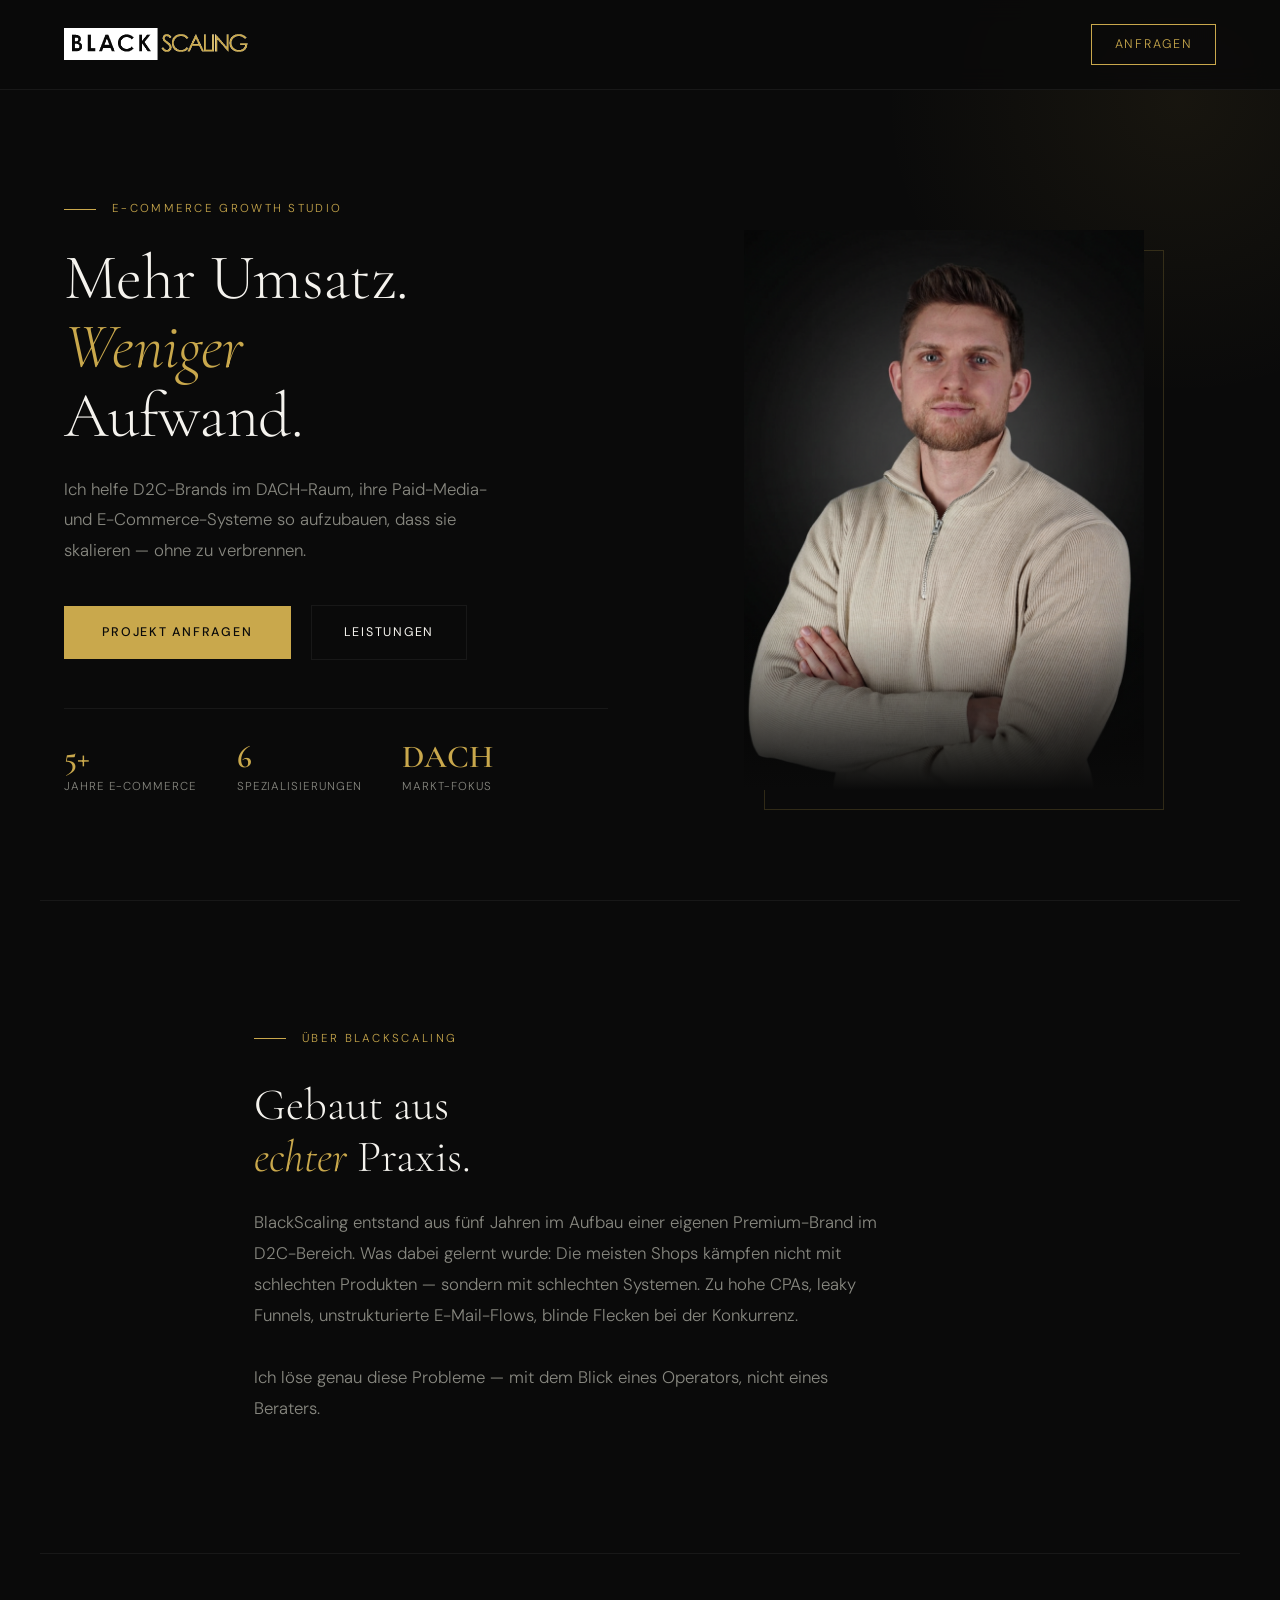
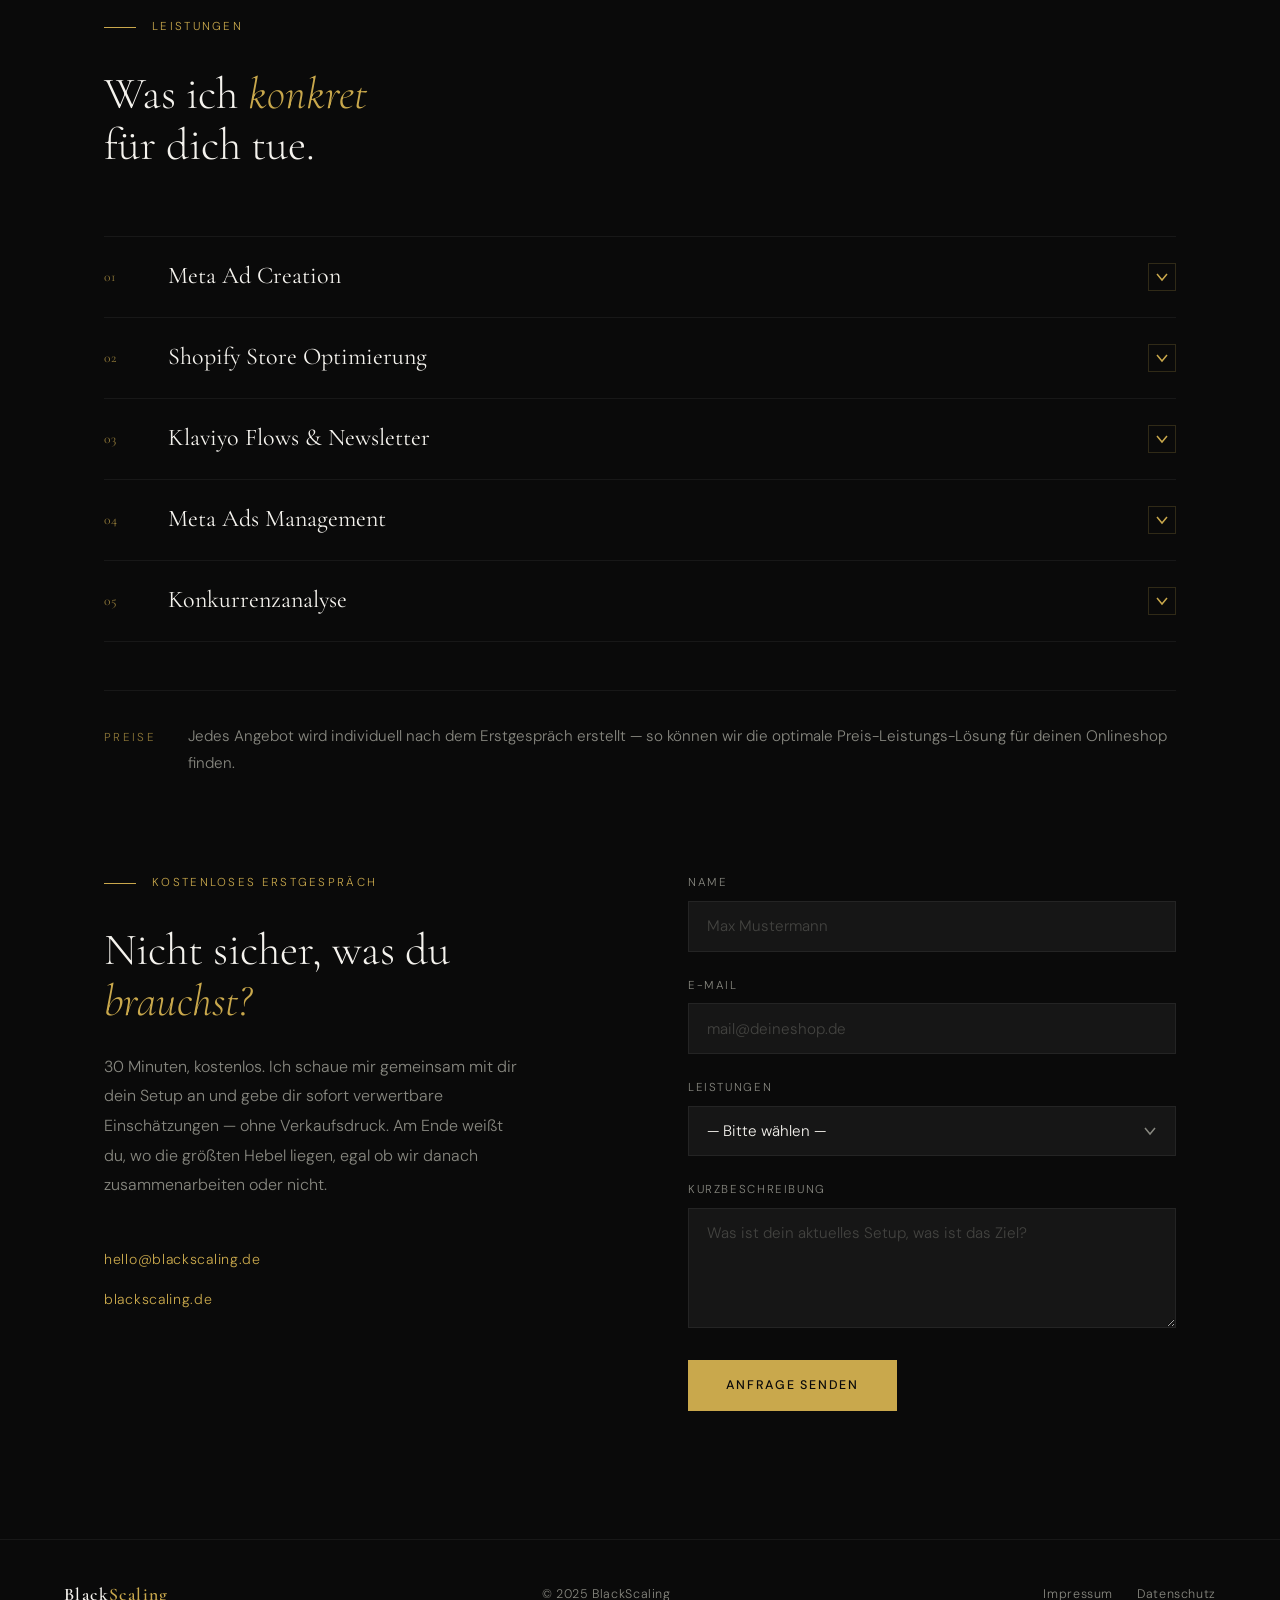
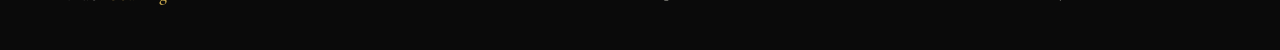
==== index.html @ 65a052a6 "feat: merge Erstgespräch CTA into contact, services & pricing updates - Merge strategy-cta section i" ====
<!DOCTYPE html>
<html lang="de">
<head>
<meta charset="UTF-8">
<meta name="viewport" content="width=device-width, initial-scale=1.0">
<title>BlackScaling — E-Commerce Growth Studio</title>
<link rel="preconnect" href="https://fonts.googleapis.com">
<link href="https://fonts.googleapis.com/css2?family=Cormorant+Garamond:wght@300;400;600&family=DM+Sans:wght@300;400;500&display=swap" rel="stylesheet">
<style>
  *, *::before, *::after { box-sizing: border-box; margin: 0; padding: 0; }

  :root {
    --black: #0a0a0a;
    --off-black: #111111;
    --surface: #161616;
    --surface-2: #1e1e1e;
    --gold: #c9a84c;
    --gold-light: #e8c97a;
    --gold-dim: rgba(201,168,76,0.15);
    --white: #f5f3ee;
    --muted: #888880;
    --border: rgba(201,168,76,0.2);
    --border-subtle: rgba(255,255,255,0.06);
  }

  html { scroll-behavior: smooth; }

  body {
    background: var(--black);
    color: var(--white);
    font-family: 'DM Sans', sans-serif;
    font-weight: 300;
    line-height: 1.7;
    overflow-x: hidden;
  }

  /* NAV */
  nav {
    position: fixed;
    top: 0; left: 0; right: 0;
    z-index: 100;
    display: flex;
    justify-content: space-between;
    align-items: center;
    padding: 1.5rem 4rem;
    background: rgba(10,10,10,0.85);
    backdrop-filter: blur(12px);
    border-bottom: 0.5px solid var(--border-subtle);
  }

  .logo {
    text-decoration: none;
    display: flex;
    align-items: center;
  }

  .logo img {
    height: 32px;
    width: auto;
  }

  nav a.cta-nav {
    font-size: 0.78rem;
    letter-spacing: 0.14em;
    text-transform: uppercase;
    color: var(--gold);
    text-decoration: none;
    border: 0.5px solid var(--gold);
    padding: 0.55rem 1.4rem;
    transition: background 0.2s, color 0.2s;
  }

  nav a.cta-nav:hover {
    background: var(--gold);
    color: var(--black);
  }

  /* HERO */
  #hero {
    min-height: 100vh;
    display: grid;
    grid-template-columns: 1fr 1fr;
    align-items: center;
    padding: 0 4rem;
    gap: 4rem;
    position: relative;
    overflow: hidden;
  }

  #hero::before {
    content: '';
    position: absolute;
    top: -200px; right: -200px;
    width: 600px; height: 600px;
    background: radial-gradient(circle, rgba(201,168,76,0.07) 0%, transparent 70%);
    pointer-events: none;
  }

  .hero-text { padding-top: 6rem; }

  .hero-eyebrow {
    font-size: 0.72rem;
    letter-spacing: 0.2em;
    text-transform: uppercase;
    color: var(--gold);
    margin-bottom: 1.5rem;
    display: flex;
    align-items: center;
    gap: 1rem;
  }

  .hero-eyebrow::before {
    content: '';
    display: inline-block;
    width: 32px;
    height: 0.5px;
    background: var(--gold);
  }

  h1 {
    font-family: 'Cormorant Garamond', serif;
    font-weight: 300;
    font-size: clamp(3rem, 5vw, 5rem);
    line-height: 1.08;
    letter-spacing: -0.01em;
    margin-bottom: 1.5rem;
    color: var(--white);
  }

  h1 em {
    font-style: italic;
    color: var(--gold);
  }

  .hero-sub {
    font-size: 1.05rem;
    color: var(--muted);
    max-width: 440px;
    margin-bottom: 2.5rem;
    line-height: 1.8;
  }

  .btn-primary {
    display: inline-block;
    background: var(--gold);
    color: var(--black);
    text-decoration: none;
    font-size: 0.78rem;
    font-weight: 500;
    letter-spacing: 0.14em;
    text-transform: uppercase;
    padding: 1rem 2.4rem;
    transition: background 0.2s, transform 0.15s;
  }

  .btn-primary:hover {
    background: var(--gold-light);
    transform: translateY(-1px);
  }

  .btn-ghost {
    display: inline-block;
    color: var(--white);
    text-decoration: none;
    font-size: 0.78rem;
    font-weight: 400;
    letter-spacing: 0.14em;
    text-transform: uppercase;
    padding: 1rem 2rem;
    border: 0.5px solid var(--border-subtle);
    margin-left: 1rem;
    transition: border-color 0.2s, color 0.2s;
  }

  .btn-ghost:hover {
    border-color: var(--gold);
    color: var(--gold);
  }

  .hero-image {
    position: relative;
    height: 680px;
    padding-top: 5rem;
    display: flex;
    align-items: flex-end;
    justify-content: center;
  }

  .photo-frame {
    width: 100%;
    max-width: 400px;
    height: 560px;
    position: relative;
  }

  .photo-frame img {
    width: 100%;
    height: 100%;
    object-fit: cover;
    object-position: center top;
    display: block;
    filter: grayscale(20%);
  }

  .photo-frame::after {
    content: '';
    position: absolute;
    bottom: 0; left: 0; right: 0;
    height: 30%;
    background: linear-gradient(to top, var(--black), transparent);
  }

  .photo-border {
    position: absolute;
    top: 20px; right: -20px;
    width: 100%;
    height: 100%;
    border: 0.5px solid var(--border);
    z-index: -1;
    max-width: 400px;
  }

  .stats-row {
    display: flex;
    gap: 2.5rem;
    margin-top: 3rem;
    padding-top: 2rem;
    border-top: 0.5px solid var(--border-subtle);
  }

  .stat-item {}

  .stat-num {
    font-family: 'Cormorant Garamond', serif;
    font-size: 2rem;
    font-weight: 600;
    color: var(--gold);
    line-height: 1;
    margin-bottom: 0.25rem;
  }

  .stat-label {
    font-size: 0.72rem;
    color: var(--muted);
    letter-spacing: 0.08em;
    text-transform: uppercase;
  }

  /* ABOUT */
  #about {
    padding: 8rem 4rem;
    max-width: 900px;
    margin: 0 auto;
    position: relative;
  }

  .section-label {
    font-size: 0.72rem;
    letter-spacing: 0.2em;
    text-transform: uppercase;
    color: var(--gold);
    margin-bottom: 2rem;
    display: flex;
    align-items: center;
    gap: 1rem;
  }

  .section-label::before {
    content: '';
    display: inline-block;
    width: 32px;
    height: 0.5px;
    background: var(--gold);
  }

  h2 {
    font-family: 'Cormorant Garamond', serif;
    font-weight: 300;
    font-size: clamp(2rem, 3.5vw, 3.2rem);
    line-height: 1.15;
    margin-bottom: 1.5rem;
    color: var(--white);
  }

  h2 em { font-style: italic; color: var(--gold); }

  .about-body {
    font-size: 1.05rem;
    color: var(--muted);
    max-width: 640px;
    line-height: 1.85;
  }

  /* SERVICES */
  #services {
    padding: 4rem 4rem 0;
    max-width: 1200px;
    margin: 0 auto;
  }

  .services-header {
    margin-bottom: 4rem;
  }

  .services-accordion {
    display: flex;
    flex-direction: column;
    border-top: 0.5px solid var(--border-subtle);
  }

  .accordion-item {
    border-bottom: 0.5px solid var(--border-subtle);
  }

  .accordion-trigger {
    width: 100%;
    background: none;
    border: none;
    cursor: pointer;
    display: flex;
    align-items: center;
    gap: 2rem;
    padding: 1.6rem 0;
    text-align: left;
    transition: background 0.2s;
  }

  .accordion-trigger:hover .accordion-title {
    color: var(--gold);
  }

  .accordion-num {
    font-family: 'Cormorant Garamond', serif;
    font-size: 0.85rem;
    color: var(--gold);
    letter-spacing: 0.1em;
    opacity: 0.7;
    min-width: 2rem;
    flex-shrink: 0;
  }

  .accordion-title {
    font-family: 'Cormorant Garamond', serif;
    font-weight: 400;
    font-size: 1.5rem;
    color: var(--white);
    line-height: 1.2;
    flex: 1;
    transition: color 0.2s;
  }

  .accordion-arrow {
    width: 28px;
    height: 28px;
    border: 0.5px solid var(--border);
    display: flex;
    align-items: center;
    justify-content: center;
    flex-shrink: 0;
    transition: transform 0.3s ease, border-color 0.2s;
    color: var(--gold);
  }

  .accordion-arrow svg {
    width: 14px;
    height: 14px;
    transition: transform 0.3s ease;
  }

  .accordion-item.open .accordion-arrow {
    border-color: var(--gold);
  }

  .accordion-item.open .accordion-arrow svg {
    transform: rotate(180deg);
  }

  .accordion-body {
    display: grid;
    grid-template-rows: 0fr;
    transition: grid-template-rows 0.35s ease;
  }

  .accordion-item.open .accordion-body {
    grid-template-rows: 1fr;
  }

  .accordion-inner {
    overflow: hidden;
  }

  .accordion-desc {
    font-size: 0.95rem;
    color: var(--muted);
    line-height: 1.85;
    padding: 0 0 2rem 4rem;
    max-width: 680px;
  }

  .pricing-note {
    margin-top: 3rem;
    padding: 2rem 0;
    border-top: 0.5px solid var(--border-subtle);
    display: flex;
    align-items: baseline;
    gap: 2rem;
  }

  .pricing-note-label {
    font-size: 0.72rem;
    letter-spacing: 0.2em;
    text-transform: uppercase;
    color: var(--gold);
    opacity: 0.7;
    flex-shrink: 0;
  }

  .pricing-note-text {
    font-size: 0.95rem;
    color: var(--muted);
    line-height: 1.8;
  }

  .strategy-cta {
    margin-top: 4rem;
    padding: 2.5rem 3rem;
    border: 0.5px solid var(--gold);
    display: flex;
    align-items: center;
    justify-content: space-between;
    gap: 3rem;
  }

  .strategy-cta-label {
    font-size: 0.72rem;
    letter-spacing: 0.2em;
    text-transform: uppercase;
    color: var(--gold);
    margin-bottom: 0.75rem;
  }

  .strategy-cta-title {
    font-family: 'Cormorant Garamond', serif;
    font-weight: 300;
    font-size: 1.7rem;
    color: var(--white);
    margin-bottom: 0.75rem;
    line-height: 1.2;
  }

  .strategy-cta-desc {
    font-size: 0.9rem;
    color: var(--muted);
    line-height: 1.8;
    max-width: 540px;
  }

  .strategy-arrow {
    display: flex;
    align-items: center;
    justify-content: center;
    width: 48px;
    height: 48px;
    border: 0.5px solid var(--gold);
    color: var(--gold);
    flex-shrink: 0;
    transition: background 0.2s, color 0.2s;
  }

  .strategy-arrow svg {
    width: 20px;
    height: 20px;
  }

  .strategy-arrow:hover {
    background: var(--gold);
    color: var(--black);
  }

  @media (max-width: 900px) {
    .strategy-cta {
      flex-direction: column;
      align-items: flex-start;
      padding: 2rem 1.5rem;
    }
  }

  /* CONTACT */
  #contact {
    padding: 4rem 4rem 8rem;
    max-width: 1200px;
    margin: 0 auto;
    display: grid;
    grid-template-columns: 1fr 1fr;
    gap: 6rem;
    align-items: start;
  }

  .contact-left {}

  .contact-intro {
    font-size: 1rem;
    color: var(--muted);
    margin-top: 1.5rem;
    line-height: 1.85;
    max-width: 420px;
  }

  .contact-detail {
    margin-top: 3rem;
    display: flex;
    flex-direction: column;
    gap: 1rem;
  }

  .contact-detail a {
    color: var(--gold);
    text-decoration: none;
    font-size: 0.88rem;
    letter-spacing: 0.05em;
    transition: opacity 0.2s;
  }

  .contact-detail a:hover { opacity: 0.7; }

  form {
    display: flex;
    flex-direction: column;
    gap: 1.5rem;
  }

  .form-group {
    display: flex;
    flex-direction: column;
    gap: 0.5rem;
  }

  label {
    font-size: 0.72rem;
    letter-spacing: 0.14em;
    text-transform: uppercase;
    color: var(--muted);
  }

  input, textarea {
    background: var(--surface);
    border: 0.5px solid var(--border-subtle);
    color: var(--white);
    font-family: 'DM Sans', sans-serif;
    font-size: 0.95rem;
    font-weight: 300;
    padding: 0.9rem 1.1rem;
    outline: none;
    transition: border-color 0.2s;
    width: 100%;
  }

  input::placeholder, textarea::placeholder {
    color: rgba(136,136,128,0.4);
  }

  input:focus, textarea:focus {
    border-color: var(--gold);
  }

  textarea { resize: vertical; min-height: 120px; }

  .form-select {
    background: var(--surface);
    border: 0.5px solid var(--border-subtle);
    color: var(--white);
    font-family: 'DM Sans', sans-serif;
    font-size: 0.95rem;
    font-weight: 300;
    padding: 0.9rem 1.1rem;
    outline: none;
    width: 100%;
    appearance: none;
    cursor: pointer;
  }

  .form-select option { background: var(--surface); }

  .service-dropdown {
    position: relative;
  }

  .service-dropdown-trigger {
    width: 100%;
    background: var(--surface);
    border: 0.5px solid var(--border-subtle);
    color: var(--white);
    font-family: 'DM Sans', sans-serif;
    font-size: 0.95rem;
    font-weight: 300;
    padding: 0.9rem 1.1rem;
    display: flex;
    align-items: center;
    justify-content: space-between;
    cursor: pointer;
    text-align: left;
    transition: border-color 0.2s;
  }

  .service-dropdown-trigger:hover {
    border-color: var(--border);
  }

  .service-dropdown-trigger svg {
    width: 14px;
    height: 14px;
    color: var(--muted);
    transition: transform 0.25s;
    flex-shrink: 0;
  }

  .service-dropdown.open .service-dropdown-trigger {
    border-color: var(--gold);
  }

  .service-dropdown.open .service-dropdown-trigger svg {
    transform: rotate(180deg);
  }

  .service-dropdown-menu {
    display: none;
    flex-direction: column;
    gap: 0;
    background: var(--surface);
    border: 0.5px solid var(--gold);
    border-top: none;
    padding: 0.5rem 0;
  }

  .service-dropdown.open .service-dropdown-menu {
    display: flex;
  }

  .checkbox-label {
    display: flex;
    align-items: center;
    gap: 0.75rem;
    font-size: 0.9rem;
    color: var(--white);
    cursor: pointer;
    text-transform: none;
    letter-spacing: 0;
    font-weight: 300;
    padding: 0.65rem 1.1rem;
    transition: background 0.15s;
  }

  .checkbox-label:hover {
    background: rgba(255,255,255,0.04);
  }

  .checkbox-label input[type="checkbox"] {
    display: none;
  }

  .checkbox-box {
    width: 15px;
    height: 15px;
    border: 0.5px solid var(--border);
    background: transparent;
    flex-shrink: 0;
    display: flex;
    align-items: center;
    justify-content: center;
    transition: border-color 0.2s, background 0.2s;
  }

  .checkbox-label input[type="checkbox"]:checked + .checkbox-box {
    background: var(--gold);
    border-color: var(--gold);
  }

  .checkbox-label input[type="checkbox"]:checked + .checkbox-box::after {
    content: '';
    display: block;
    width: 7px;
    height: 4px;
    border-left: 1.5px solid var(--black);
    border-bottom: 1.5px solid var(--black);
    transform: rotate(-45deg) translateY(-1px);
  }

  .submit-btn {
    background: var(--gold);
    color: var(--black);
    border: none;
    font-family: 'DM Sans', sans-serif;
    font-size: 0.78rem;
    font-weight: 500;
    letter-spacing: 0.14em;
    text-transform: uppercase;
    padding: 1.1rem 2.4rem;
    cursor: pointer;
    transition: background 0.2s, transform 0.15s;
    align-self: flex-start;
    margin-top: 0.5rem;
  }

  .submit-btn:hover {
    background: var(--gold-light);
    transform: translateY(-1px);
  }

  /* FOOTER */
  footer {
    border-top: 0.5px solid var(--border-subtle);
    padding: 2.5rem 4rem;
    display: flex;
    justify-content: space-between;
    align-items: center;
  }

  .footer-logo {
    font-family: 'Cormorant Garamond', serif;
    font-weight: 600;
    font-size: 1.1rem;
    letter-spacing: 0.08em;
    color: var(--white);
    text-decoration: none;
  }

  .footer-logo span { color: var(--gold); }

  .footer-copy {
    font-size: 0.78rem;
    color: var(--muted);
    letter-spacing: 0.05em;
  }

  .footer-links {
    display: flex;
    gap: 1.5rem;
  }

  .footer-links a {
    font-size: 0.78rem;
    color: var(--muted);
    text-decoration: none;
    letter-spacing: 0.05em;
    transition: color 0.2s;
  }

  .footer-links a:hover { color: var(--gold); }

  /* DIVIDER */
  .section-divider {
    width: 100%;
    height: 0.5px;
    background: var(--border-subtle);
    max-width: 1200px;
    margin: 0 auto;
  }

  /* ANIMATIONS */
  @keyframes fadeUp {
    from { opacity: 0; transform: translateY(24px); }
    to { opacity: 1; transform: translateY(0); }
  }

  .hero-text { animation: fadeUp 0.9s ease both; }
  .hero-image { animation: fadeUp 1.1s ease 0.15s both; }

  /* RESPONSIVE */
  @media (max-width: 900px) {
    nav { padding: 1.25rem 1.5rem; }
    #hero { grid-template-columns: 1fr; padding: 6rem 1.5rem 4rem; min-height: auto; }
    .hero-image { height: 420px; padding-top: 0; }
    .photo-frame { max-width: 320px; height: 400px; }
    #about, #services { padding: 4rem 1.5rem; }
    .services-grid { grid-template-columns: 1fr; }
    #contact { grid-template-columns: 1fr; padding: 4rem 1.5rem; gap: 3rem; }
    footer { flex-direction: column; gap: 1rem; text-align: center; padding: 2rem 1.5rem; }
    .footer-links { justify-content: center; }
    .stats-row { gap: 1.5rem; }
  }
</style>
</head>
<body>

<nav>
  <a href="#" class="logo"><img src="./Logo.png" alt="BlackScaling"></a>
  <a href="#contact" class="cta-nav">Anfragen</a>
</nav>

<!-- HERO -->
<section id="hero">
  <div class="hero-text">
    <p class="hero-eyebrow">E-Commerce Growth Studio</p>
    <h1>Mehr Umsatz.<br><em>Weniger</em><br>Aufwand.</h1>
    <p class="hero-sub">Ich helfe D2C-Brands im DACH-Raum, ihre Paid-Media- und E-Commerce-Systeme so aufzubauen, dass sie skalieren — ohne zu verbrennen.</p>
    <div>
      <a href="#contact" class="btn-primary">Projekt anfragen</a>
      <a href="#services" class="btn-ghost">Leistungen</a>
    </div>
    <div class="stats-row">
      <div class="stat-item">
        <div class="stat-num">5+</div>
        <div class="stat-label">Jahre E-Commerce</div>
      </div>
      <div class="stat-item">
        <div class="stat-num">6</div>
        <div class="stat-label">Spezialisierungen</div>
      </div>
      <div class="stat-item">
        <div class="stat-num">DACH</div>
        <div class="stat-label">Markt-Fokus</div>
      </div>
    </div>
  </div>

  <div class="hero-image">
    <div class="photo-frame">
      <!-- DEIN FOTO: src="./assets/joscha.jpg" ändern -->
      <img src="./joscha.png" alt="Joscha — BlackScaling">
      <div class="photo-border"></div>
    </div>
  </div>
</section>

<div class="section-divider"></div>

<!-- ABOUT -->
<section id="about">
  <p class="section-label">Über BlackScaling</p>
  <h2>Gebaut aus<br><em>echter</em> Praxis.</h2>
  <p class="about-body">
    BlackScaling entstand aus fünf Jahren im Aufbau einer eigenen Premium-Brand im D2C-Bereich. Was dabei gelernt wurde: Die meisten Shops kämpfen nicht mit schlechten Produkten — sondern mit schlechten Systemen. Zu hohe CPAs, leaky Funnels, unstrukturierte E-Mail-Flows, blinde Flecken bei der Konkurrenz.<br><br>
    Ich löse genau diese Probleme — mit dem Blick eines Operators, nicht eines Beraters.
  </p>
</section>

<div class="section-divider"></div>

<!-- SERVICES -->
<section id="services">
  <div class="services-header">
    <p class="section-label">Leistungen</p>
    <h2>Was ich <em>konkret</em><br>für dich tue.</h2>
  </div>

  <div class="services-accordion">

    <div class="accordion-item">
      <button class="accordion-trigger" aria-expanded="false">
        <span class="accordion-num">01</span>
        <span class="accordion-title">Meta Ad Creation</span>
        <span class="accordion-arrow"><svg viewBox="0 0 14 14" fill="none" stroke="currentColor" stroke-width="1.5"><polyline points="2,4 7,10 12,4"/></svg></span>
      </button>
      <div class="accordion-body" role="region">
        <div class="accordion-inner">
          <p class="accordion-desc">Scroll-stopping Creatives speziell für Meta — entwickelt für Conversion, nicht für Likes. Ich entwickle Konzept, Text und Bildsprache, teste verschiedene Hooks gegeneinander und leite aus den Ergebnissen die nächste Iteration ab. Das Ziel: Creatives, die nicht nur gut aussehen, sondern tatsächlich auf Meta verkaufen.</p>
        </div>
      </div>
    </div>

    <div class="accordion-item">
      <button class="accordion-trigger" aria-expanded="false">
        <span class="accordion-num">02</span>
        <span class="accordion-title">Shopify Store Optimierung</span>
        <span class="accordion-arrow"><svg viewBox="0 0 14 14" fill="none" stroke="currentColor" stroke-width="1.5"><polyline points="2,4 7,10 12,4"/></svg></span>
      </button>
      <div class="accordion-body" role="region">
        <div class="accordion-inner">
          <p class="accordion-desc">CRO-Audit, Speed-Optimierung, Checkout-Analyse. Ich finde, wo dein Shop Geld liegen lässt — und schließe die Lücke. Das umfasst die Analyse von Seitenstruktur, Ladezeiten, Produktseiten, Warenkorb und Checkout-Flow sowie konkrete Umsetzungsempfehlungen mit Priorität.</p>
        </div>
      </div>
    </div>

    <div class="accordion-item">
      <button class="accordion-trigger" aria-expanded="false">
        <span class="accordion-num">03</span>
        <span class="accordion-title">Klaviyo Flows & Newsletter</span>
        <span class="accordion-arrow"><svg viewBox="0 0 14 14" fill="none" stroke="currentColor" stroke-width="1.5"><polyline points="2,4 7,10 12,4"/></svg></span>
      </button>
      <div class="accordion-body" role="region">
        <div class="accordion-inner">
          <p class="accordion-desc">Von Willkommens-Flow bis Advanced Post-Purchase-Sequenz. Je nach Bedarf baue ich ein solides Basis-Setup oder eine vollständige Retention-Architektur — inklusive Segmentierung, A/B-Testing der Betreffzeilen und regelmäßiger Kampagnenplanung. E-Mail ist der profitabelste Kanal im D2C — wenn er richtig aufgebaut ist.</p>
        </div>
      </div>
    </div>

    <div class="accordion-item">
      <button class="accordion-trigger" aria-expanded="false">
        <span class="accordion-num">04</span>
        <span class="accordion-title">Meta Ads Management</span>
        <span class="accordion-arrow"><svg viewBox="0 0 14 14" fill="none" stroke="currentColor" stroke-width="1.5"><polyline points="2,4 7,10 12,4"/></svg></span>
      </button>
      <div class="accordion-body" role="region">
        <div class="accordion-inner">
          <p class="accordion-desc">Kampagnen-Struktur, Creative-Testing, Budget-Allokation — kein Black-Box-Reporting, sondern transparente Performance-Arbeit. Ich übernehme die operative Steuerung deiner Meta-Kampagnen, teste systematisch Zielgruppen und Creatives und optimiere auf echte Geschäftsziele, nicht auf Vanity-Metrics.</p>
        </div>
      </div>
    </div>

    <div class="accordion-item">
      <button class="accordion-trigger" aria-expanded="false">
        <span class="accordion-num">05</span>
        <span class="accordion-title">Konkurrenzanalyse</span>
        <span class="accordion-arrow"><svg viewBox="0 0 14 14" fill="none" stroke="currentColor" stroke-width="1.5"><polyline points="2,4 7,10 12,4"/></svg></span>
      </button>
      <div class="accordion-body" role="region">
        <div class="accordion-inner">
          <p class="accordion-desc">Systematische Analyse deiner direkten Wettbewerber: Positionierung, Creatives, Angebote, Preisstruktur. Datenbasiert, nicht gefühlt. Du bekommst ein strukturiertes Dokument mit klaren Erkenntnissen — was die Konkurrenz besser macht, wo die Lücken sind und wie du dich davon abheben kannst.</p>
        </div>
      </div>
    </div>

  </div>

  <div class="pricing-note">
    <p class="pricing-note-label">Preise</p>
    <p class="pricing-note-text">Jedes Angebot wird individuell nach dem Erstgespräch erstellt — so können wir die optimale Preis-Leistungs-Lösung für deinen Onlineshop finden.</p>
  </div>

</section>

<!-- CONTACT -->
<section id="contact">
  <div class="contact-left">
    <p class="section-label">Kostenloses Erstgespräch</p>
    <h2>Nicht sicher, was du<br><em>brauchst?</em></h2>
    <p class="contact-intro">30 Minuten, kostenlos. Ich schaue mir gemeinsam mit dir dein Setup an und gebe dir sofort verwertbare Einschätzungen — ohne Verkaufsdruck. Am Ende weißt du, wo die größten Hebel liegen, egal ob wir danach zusammenarbeiten oder nicht.</p>
    <div class="contact-detail">
      <a href="mailto:hello@blackscaling.de">hello@blackscaling.de</a>
      <a href="https://blackscaling.de">blackscaling.de</a>
    </div>
  </div>

  <form action="https://formspree.io/f/mgopdbwg" method="POST">
    <div class="form-group">
      <label for="name">Name</label>
      <input type="text" id="name" name="name" placeholder="Max Mustermann" required>
    </div>
    <div class="form-group">
      <label for="email">E-Mail</label>
      <input type="email" id="email" name="email" placeholder="mail@deineshop.de" required>
    </div>
    <div class="form-group">
      <label>Leistungen</label>
      <div class="service-dropdown" id="serviceDropdown">
        <button type="button" class="service-dropdown-trigger" id="serviceDropdownTrigger" aria-expanded="false">
          <span id="serviceDropdownLabel">— Bitte wählen —</span>
          <svg viewBox="0 0 14 14" fill="none" stroke="currentColor" stroke-width="1.5"><polyline points="2,4 7,10 12,4"/></svg>
        </button>
        <div class="service-dropdown-menu" id="serviceDropdownMenu">
          <label class="checkbox-label">
            <input type="checkbox" name="service" value="Meta Ad Creation">
            <span class="checkbox-box"></span>
            Meta Ad Creation
          </label>
          <label class="checkbox-label">
            <input type="checkbox" name="service" value="Shopify Store Optimierung">
            <span class="checkbox-box"></span>
            Shopify Store Optimierung
          </label>
          <label class="checkbox-label">
            <input type="checkbox" name="service" value="Klaviyo Flows & Newsletter">
            <span class="checkbox-box"></span>
            Klaviyo Flows & Newsletter
          </label>
          <label class="checkbox-label">
            <input type="checkbox" name="service" value="Meta Ads Management">
            <span class="checkbox-box"></span>
            Meta Ads Management
          </label>
          <label class="checkbox-label">
            <input type="checkbox" name="service" value="Konkurrenzanalyse">
            <span class="checkbox-box"></span>
            Konkurrenzanalyse
          </label>
        </div>
      </div>
    </div>
    <div class="form-group">
      <label for="message">Kurzbeschreibung</label>
      <textarea id="message" name="message" placeholder="Was ist dein aktuelles Setup, was ist das Ziel?"></textarea>
    </div>
    <button type="submit" class="submit-btn">Anfrage senden</button>
  </form>
</section>

<!-- FOOTER -->
<footer>
  <a href="#" class="footer-logo">Black<span>Scaling</span></a>
  <p class="footer-copy">© 2025 BlackScaling</p>
  <div class="footer-links">
    <a href="/impressum.html">Impressum</a>
    <a href="/datenschutz.html">Datenschutz</a>
  </div>
</footer>

<script>
  document.querySelectorAll('.accordion-trigger').forEach(trigger => {
    trigger.addEventListener('click', () => {
      const item = trigger.closest('.accordion-item');
      const isOpen = item.classList.contains('open');

      // Alle schließen
      document.querySelectorAll('.accordion-item.open').forEach(open => {
        open.classList.remove('open');
        open.querySelector('.accordion-trigger').setAttribute('aria-expanded', 'false');
      });

      // Dieses öffnen (wenn es vorher zu war)
      if (!isOpen) {
        item.classList.add('open');
        trigger.setAttribute('aria-expanded', 'true');
      }
    });
  });

  // Service Dropdown
  const dropdown = document.getElementById('serviceDropdown');
  const trigger = document.getElementById('serviceDropdownTrigger');
  const label = document.getElementById('serviceDropdownLabel');
  const checkboxes = dropdown.querySelectorAll('input[type="checkbox"]');

  trigger.addEventListener('click', () => {
    const isOpen = dropdown.classList.contains('open');
    dropdown.classList.toggle('open');
    trigger.setAttribute('aria-expanded', String(!isOpen));
  });

  // Schließen bei Klick außerhalb
  document.addEventListener('click', (e) => {
    if (!dropdown.contains(e.target)) {
      dropdown.classList.remove('open');
      trigger.setAttribute('aria-expanded', 'false');
    }
  });

  // Label aktualisieren
  checkboxes.forEach(cb => {
    cb.addEventListener('change', () => {
      const selected = [...checkboxes].filter(c => c.checked).map(c => c.value);
      label.textContent = selected.length > 0 ? selected.join(', ') : '— Bitte wählen —';
    });
  });
</script>

</body>
</html>
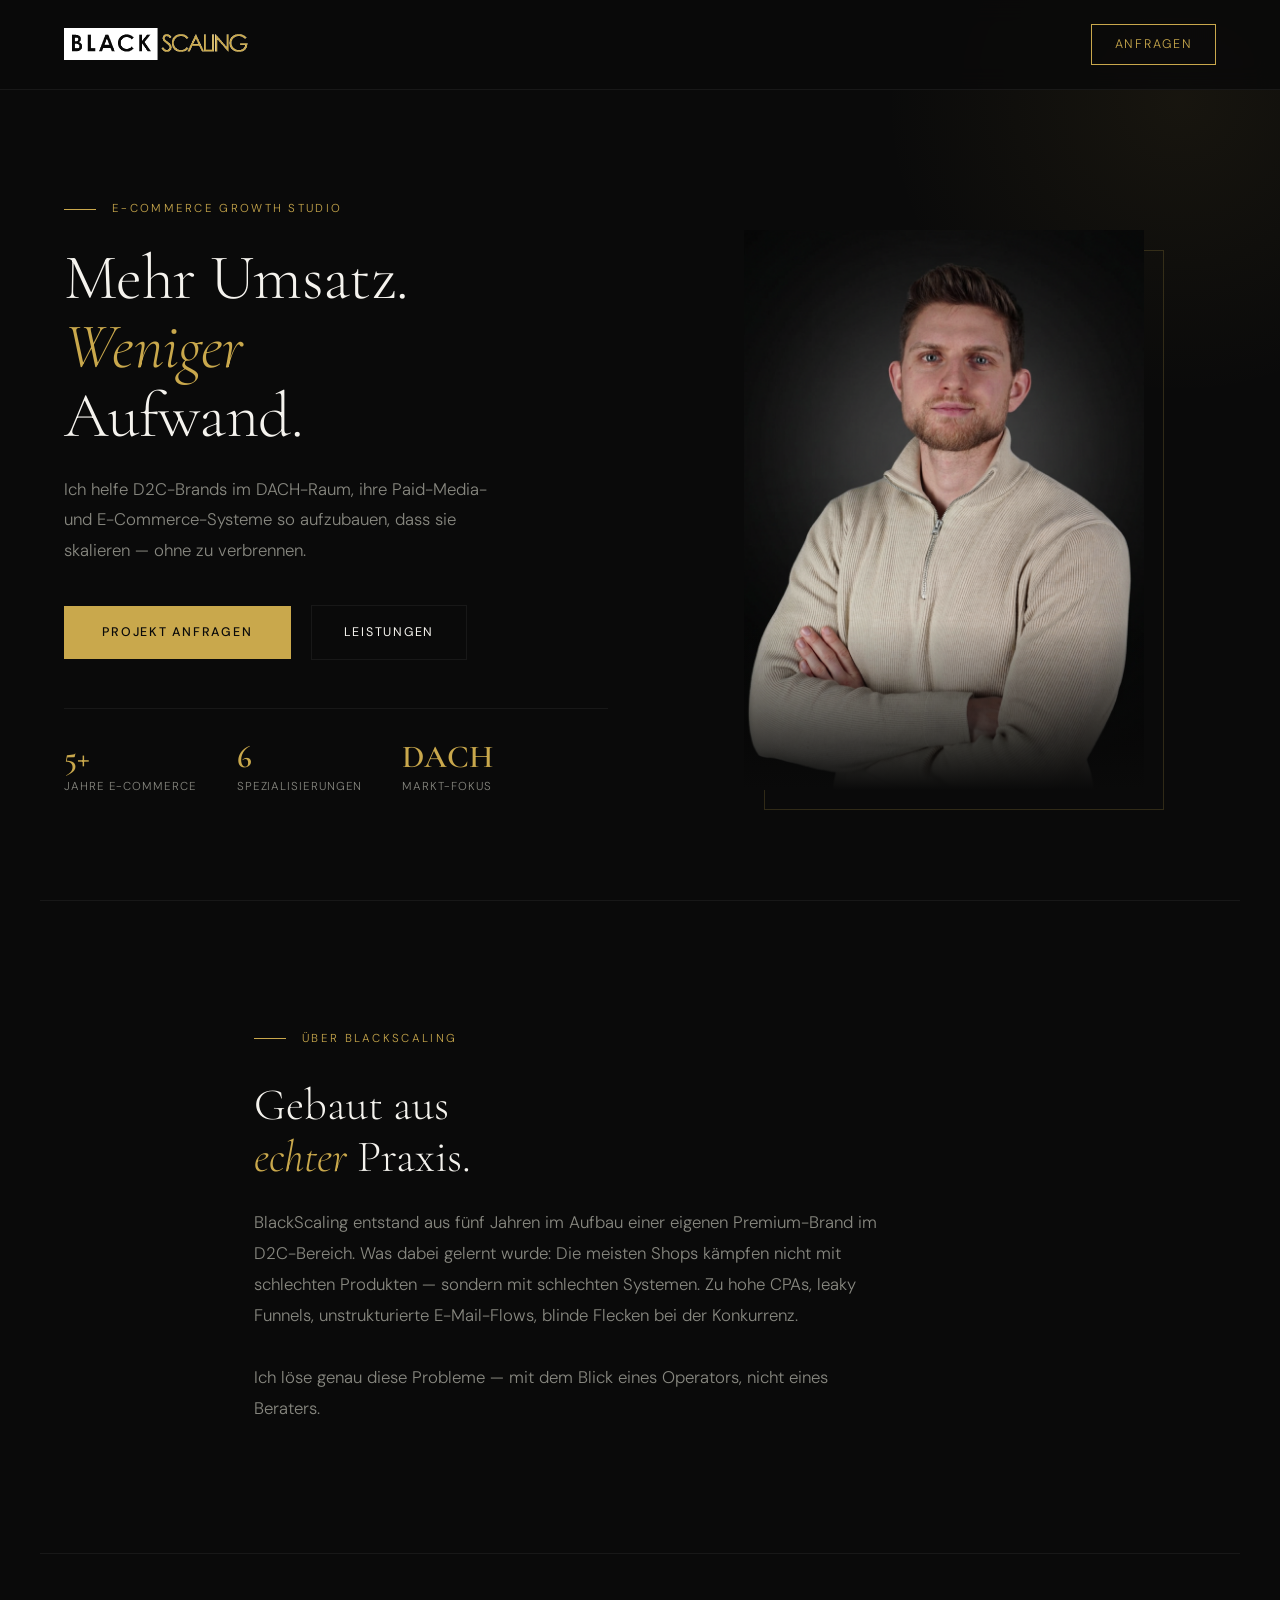
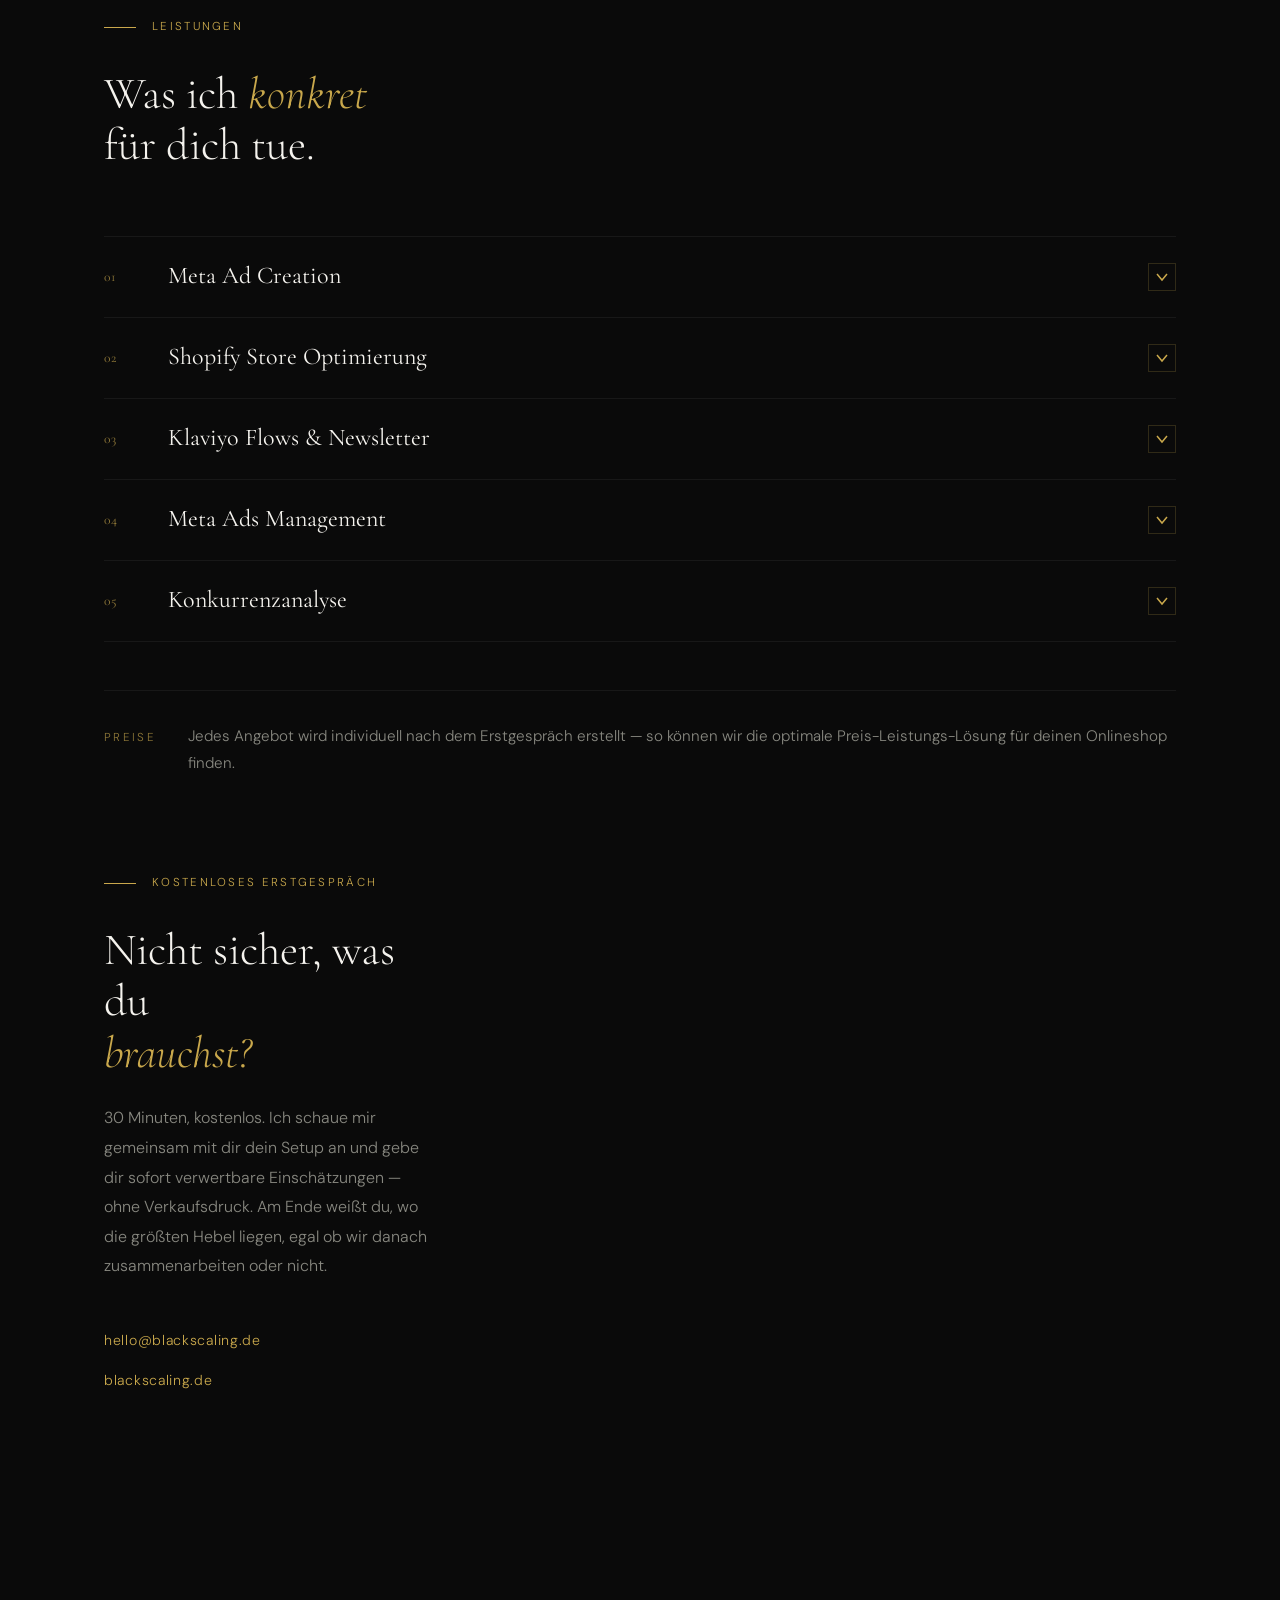
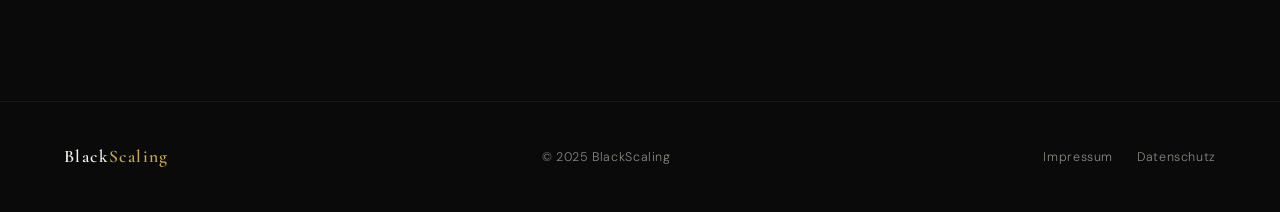
==== commit 52b21241: "feat: replace contact form with Calendly inline widget Co-Authored-By: Claude Sonnet 4.6 <noreply@an" ====
--- a/index.html
+++ b/index.html
@@ -491,7 +491,7 @@
     max-width: 1200px;
     margin: 0 auto;
     display: grid;
-    grid-template-columns: 1fr 1fr;
+    grid-template-columns: 1fr 2fr;
     gap: 6rem;
     align-items: start;
   }
@@ -774,6 +774,7 @@
     #about, #services { padding: 4rem 1.5rem; }
     .services-grid { grid-template-columns: 1fr; }
     #contact { grid-template-columns: 1fr; padding: 4rem 1.5rem; gap: 3rem; }
+    .calendly-inline-widget { height: 900px !important; }
     footer { flex-direction: column; gap: 1rem; text-align: center; padding: 2rem 1.5rem; }
     .footer-links { justify-content: center; }
     .stats-row { gap: 1.5rem; }
@@ -931,57 +932,10 @@
     </div>
   </div>
 
-  <form action="https://formspree.io/f/mgopdbwg" method="POST">
-    <div class="form-group">
-      <label for="name">Name</label>
-      <input type="text" id="name" name="name" placeholder="Max Mustermann" required>
-    </div>
-    <div class="form-group">
-      <label for="email">E-Mail</label>
-      <input type="email" id="email" name="email" placeholder="mail@deineshop.de" required>
-    </div>
-    <div class="form-group">
-      <label>Leistungen</label>
-      <div class="service-dropdown" id="serviceDropdown">
-        <button type="button" class="service-dropdown-trigger" id="serviceDropdownTrigger" aria-expanded="false">
-          <span id="serviceDropdownLabel">— Bitte wählen —</span>
-          <svg viewBox="0 0 14 14" fill="none" stroke="currentColor" stroke-width="1.5"><polyline points="2,4 7,10 12,4"/></svg>
-        </button>
-        <div class="service-dropdown-menu" id="serviceDropdownMenu">
-          <label class="checkbox-label">
-            <input type="checkbox" name="service" value="Meta Ad Creation">
-            <span class="checkbox-box"></span>
-            Meta Ad Creation
-          </label>
-          <label class="checkbox-label">
-            <input type="checkbox" name="service" value="Shopify Store Optimierung">
-            <span class="checkbox-box"></span>
-            Shopify Store Optimierung
-          </label>
-          <label class="checkbox-label">
-            <input type="checkbox" name="service" value="Klaviyo Flows & Newsletter">
-            <span class="checkbox-box"></span>
-            Klaviyo Flows & Newsletter
-          </label>
-          <label class="checkbox-label">
-            <input type="checkbox" name="service" value="Meta Ads Management">
-            <span class="checkbox-box"></span>
-            Meta Ads Management
-          </label>
-          <label class="checkbox-label">
-            <input type="checkbox" name="service" value="Konkurrenzanalyse">
-            <span class="checkbox-box"></span>
-            Konkurrenzanalyse
-          </label>
-        </div>
-      </div>
-    </div>
-    <div class="form-group">
-      <label for="message">Kurzbeschreibung</label>
-      <textarea id="message" name="message" placeholder="Was ist dein aktuelles Setup, was ist das Ziel?"></textarea>
-    </div>
-    <button type="submit" class="submit-btn">Anfrage senden</button>
-  </form>
+  <!-- Calendly inline widget begin -->
+  <div class="calendly-inline-widget" data-url="https://calendly.com/joscha-mueller-blackscaling/30min?primary_color=e8c97a" style="min-width:320px;height:700px;"></div>
+  <script type="text/javascript" src="https://assets.calendly.com/assets/external/widget.js" async></script>
+  <!-- Calendly inline widget end -->
 </section>
 
 <!-- FOOTER -->
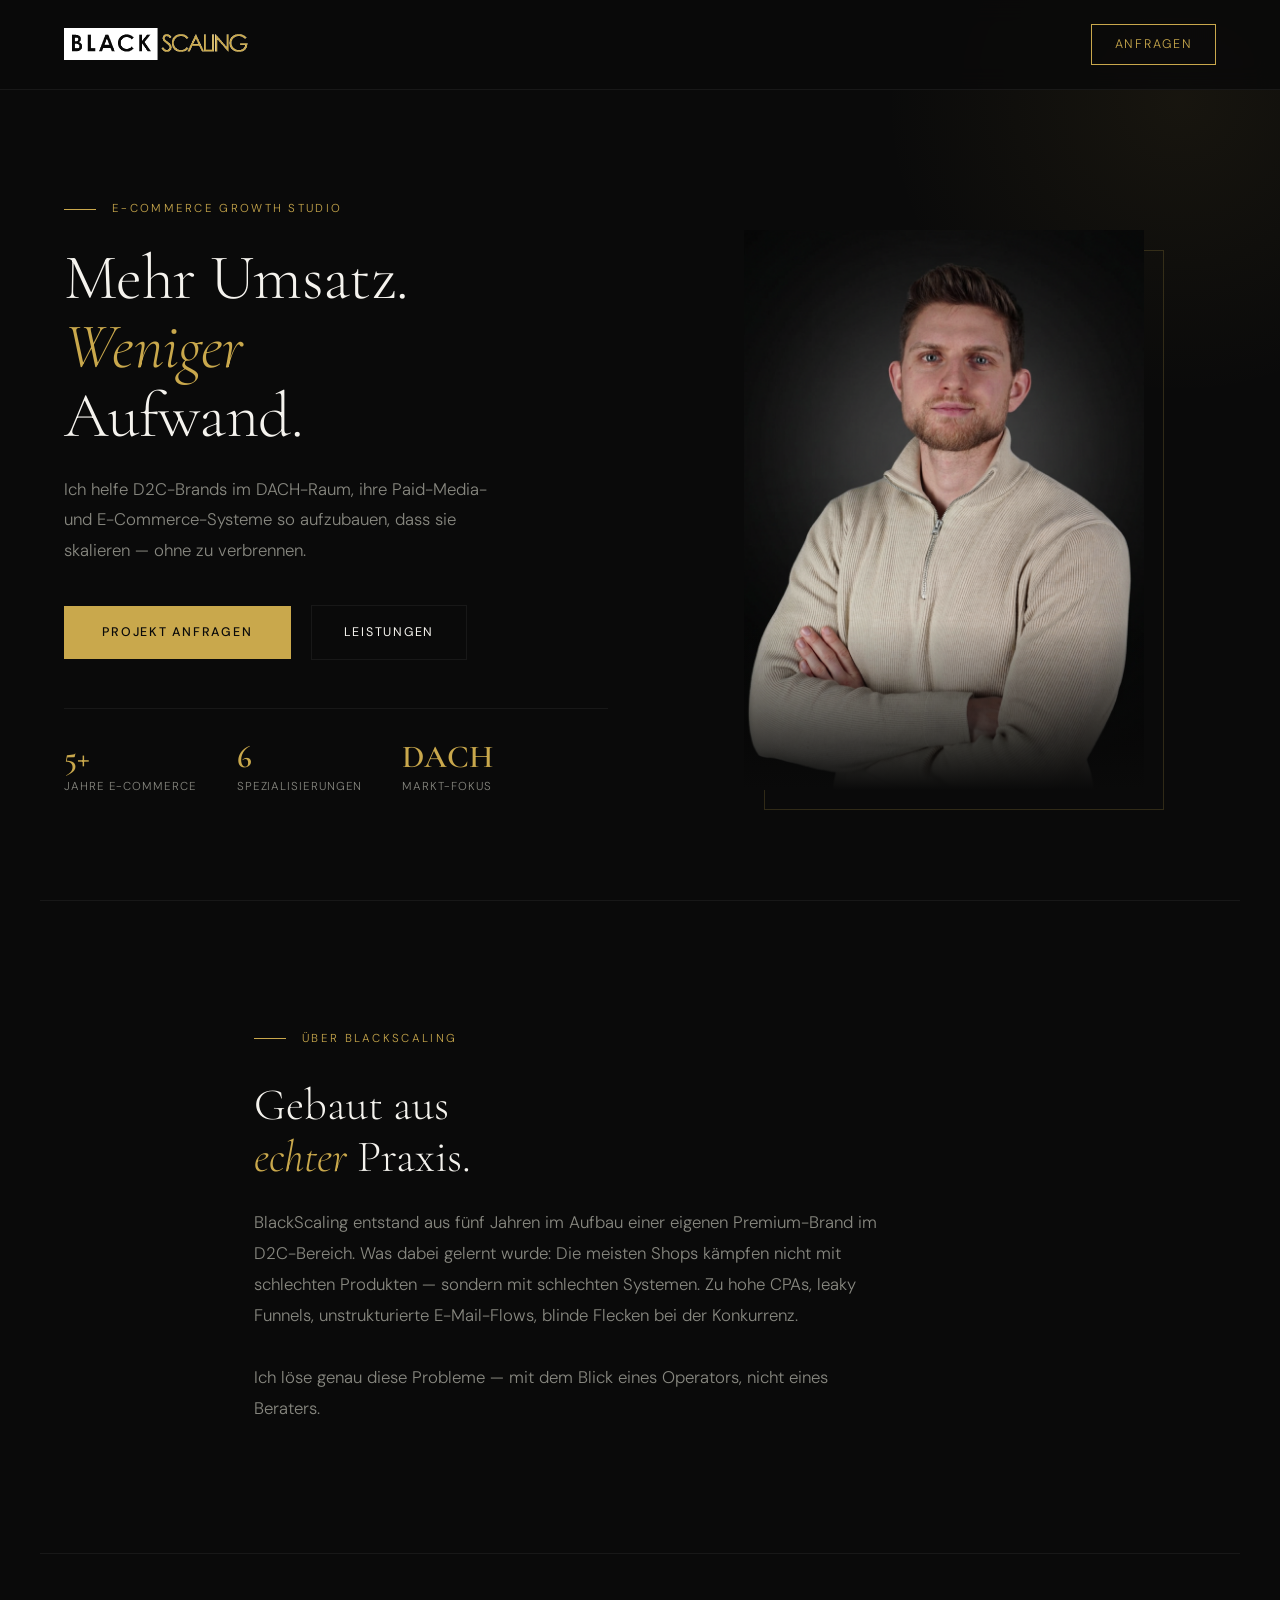
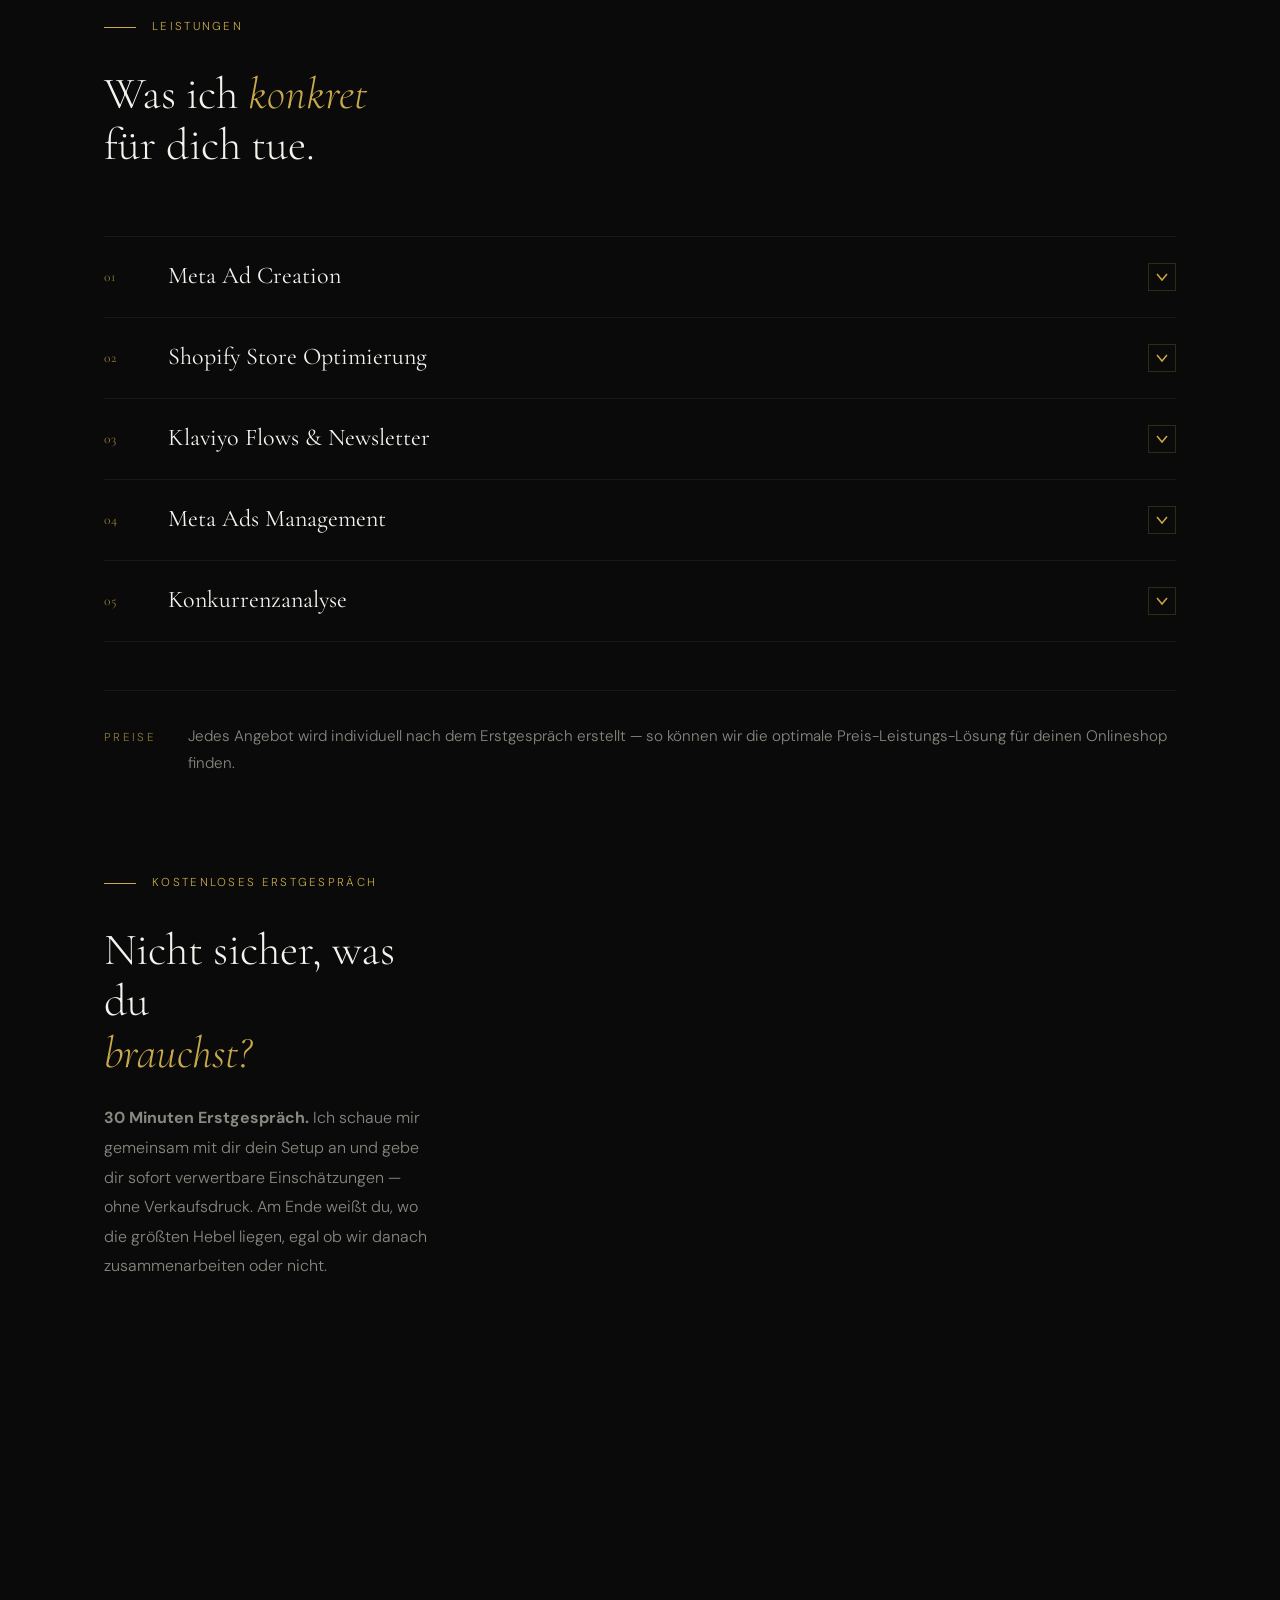
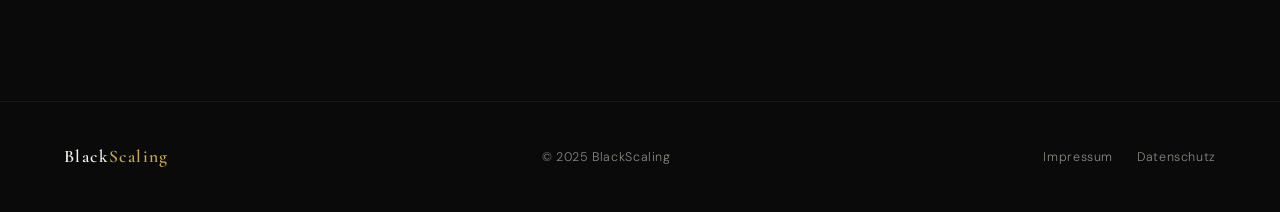
==== commit fd44fd18: "fix: remove contact details, update intro text in contact section Co-Authored-By: Claude Sonnet 4.6 " ====
--- a/index.html
+++ b/index.html
@@ -925,11 +925,7 @@
   <div class="contact-left">
     <p class="section-label">Kostenloses Erstgespräch</p>
     <h2>Nicht sicher, was du<br><em>brauchst?</em></h2>
-    <p class="contact-intro">30 Minuten, kostenlos. Ich schaue mir gemeinsam mit dir dein Setup an und gebe dir sofort verwertbare Einschätzungen — ohne Verkaufsdruck. Am Ende weißt du, wo die größten Hebel liegen, egal ob wir danach zusammenarbeiten oder nicht.</p>
-    <div class="contact-detail">
-      <a href="mailto:hello@blackscaling.de">hello@blackscaling.de</a>
-      <a href="https://blackscaling.de">blackscaling.de</a>
-    </div>
+    <p class="contact-intro"><strong>30 Minuten Erstgespräch.</strong> Ich schaue mir gemeinsam mit dir dein Setup an und gebe dir sofort verwertbare Einschätzungen — ohne Verkaufsdruck. Am Ende weißt du, wo die größten Hebel liegen, egal ob wir danach zusammenarbeiten oder nicht.</p>
   </div>
 
   <!-- Calendly inline widget begin -->
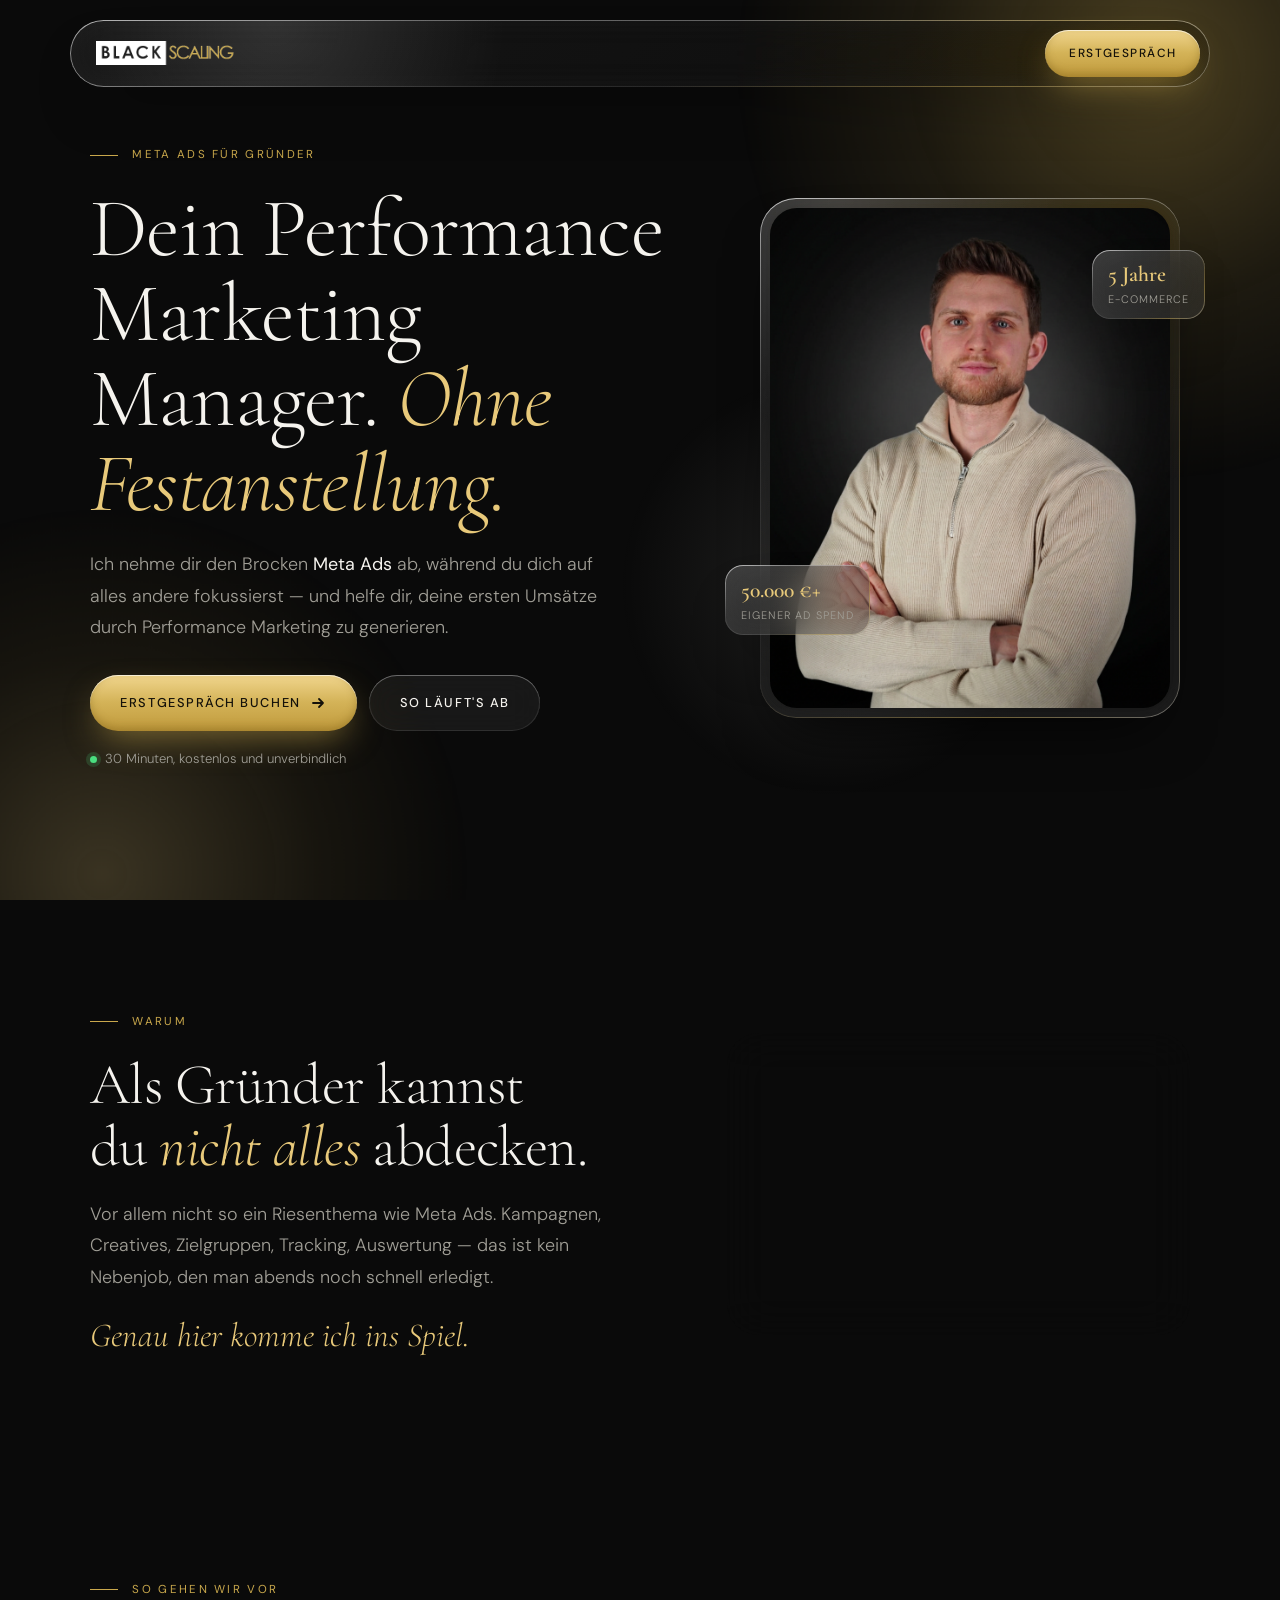
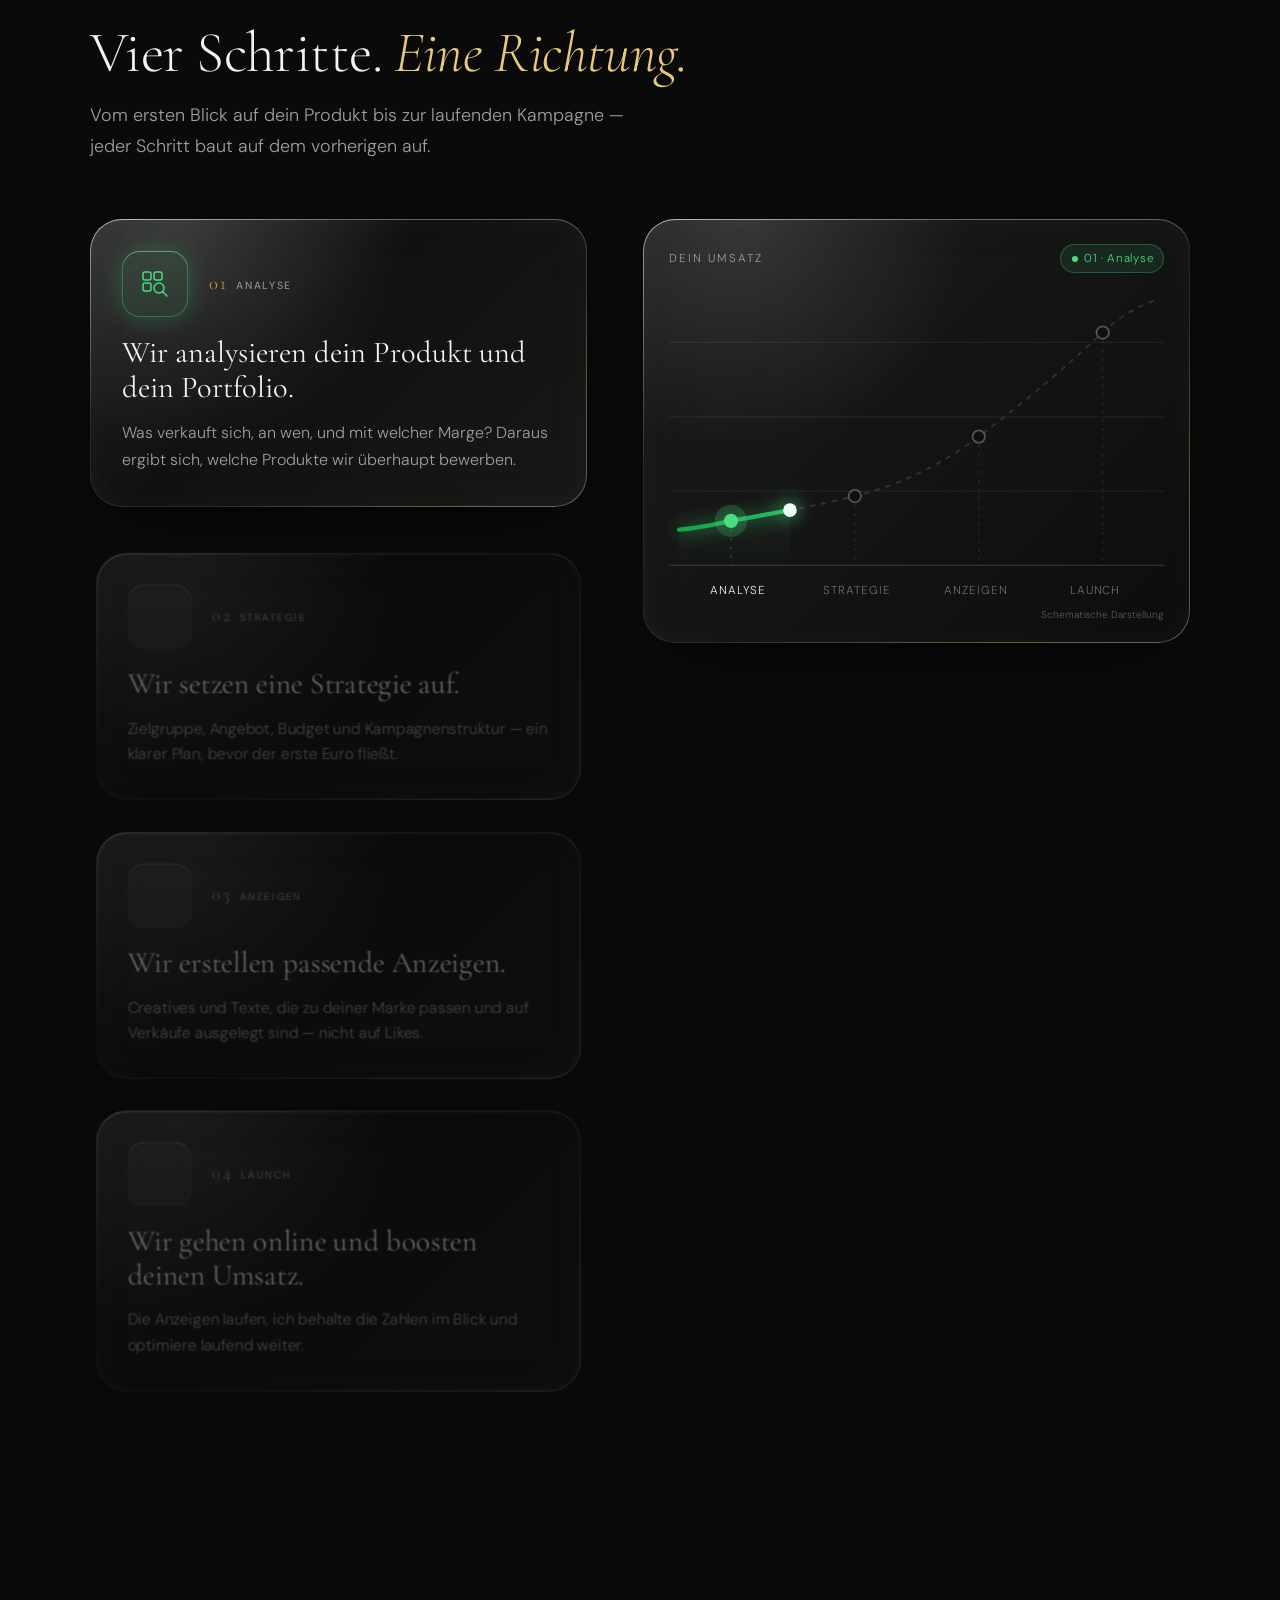
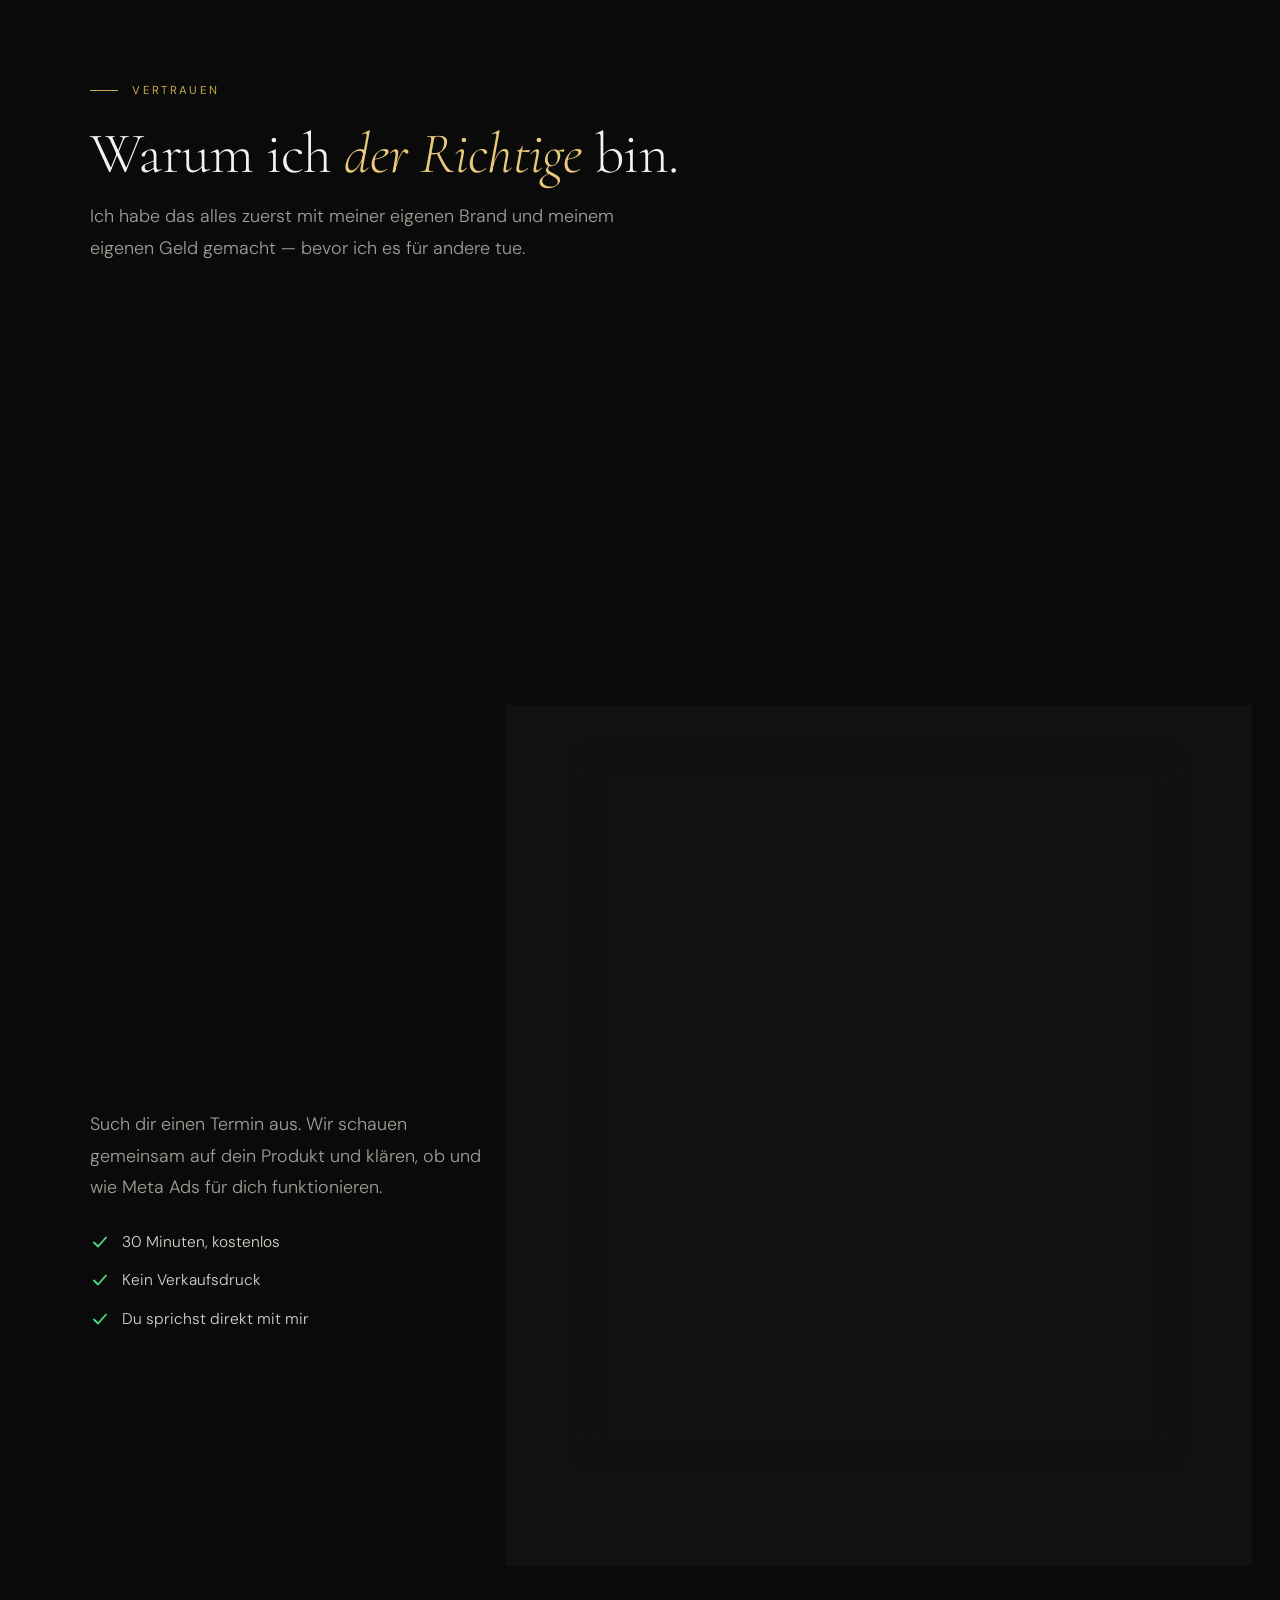
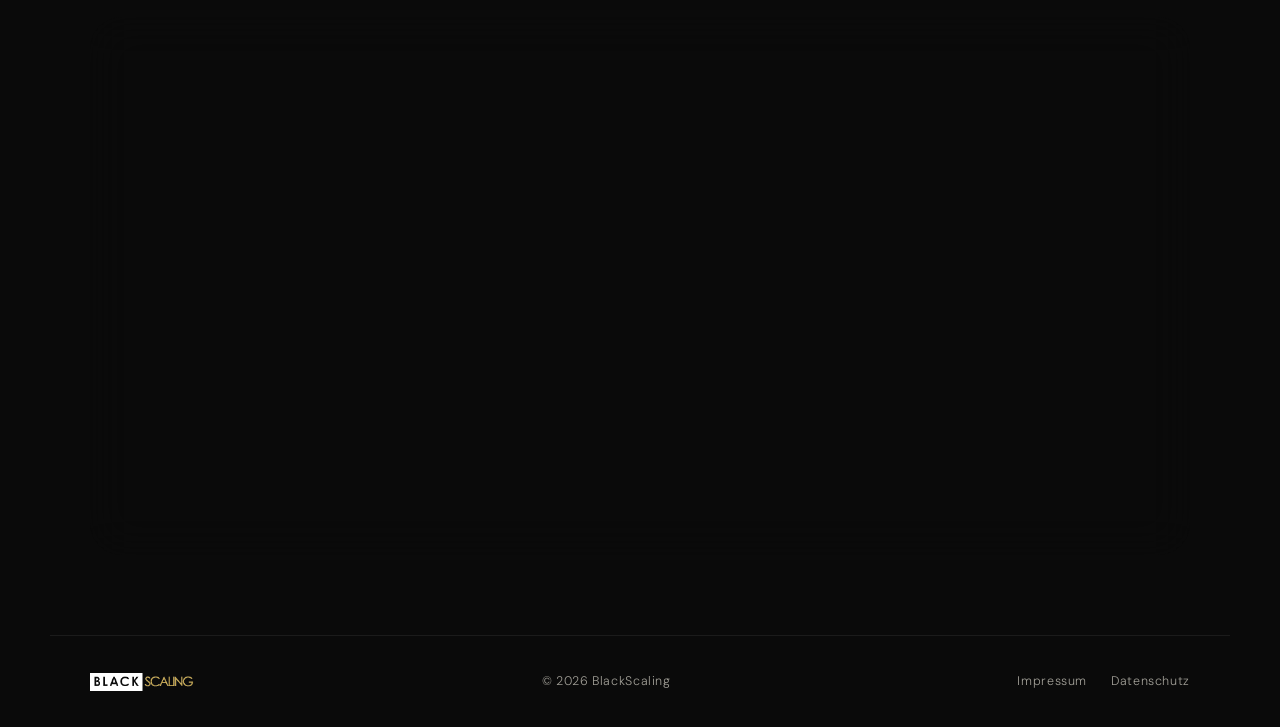
==== commit 832a59bb: "feat: complete redesign — liquid glass UI, new sections & animations Neue Seite mit Ambient-Light-Hi" ====
--- a/index.html
+++ b/index.html
@@ -2,942 +2,595 @@
 <html lang="de">
 <head>
 <meta charset="UTF-8">
-<meta name="viewport" content="width=device-width, initial-scale=1.0">
-<title>BlackScaling — E-Commerce Growth Studio</title>
+<meta name="viewport" content="width=device-width, initial-scale=1.0, viewport-fit=cover">
+<title>BlackScaling — Dein Performance Marketing Manager ohne Festanstellung</title>
+<meta name="description" content="Ich nehme dir den Brocken Meta Ads ab, während du dich auf dein Business fokussierst. 5 Jahre E-Commerce, 50.000 €+ Ad Spend aus eigener Tasche. Jetzt Erstgespräch buchen.">
+<meta property="og:title" content="BlackScaling — Dein Performance Marketing Manager ohne Festanstellung">
+<meta property="og:description" content="Ich nehme dir den Brocken Meta Ads ab, während du dich auf dein Business fokussierst.">
+<meta property="og:type" content="website">
+<meta name="theme-color" content="#0a0a0a">
 <link rel="preconnect" href="https://fonts.googleapis.com">
-<link href="https://fonts.googleapis.com/css2?family=Cormorant+Garamond:wght@300;400;600&family=DM+Sans:wght@300;400;500&display=swap" rel="stylesheet">
+<link rel="preconnect" href="https://fonts.gstatic.com" crossorigin>
+<link href="https://fonts.googleapis.com/css2?family=Cormorant+Garamond:ital,wght@0,300;0,400;0,600;1,300;1,400&family=DM+Sans:wght@300;400;500&display=swap" rel="stylesheet">
 <style>
   *, *::before, *::after { box-sizing: border-box; margin: 0; padding: 0; }
 
   :root {
     --black: #0a0a0a;
-    --off-black: #111111;
-    --surface: #161616;
-    --surface-2: #1e1e1e;
     --gold: #c9a84c;
     --gold-light: #e8c97a;
-    --gold-dim: rgba(201,168,76,0.15);
     --white: #f5f3ee;
-    --muted: #888880;
-    --border: rgba(201,168,76,0.2);
-    --border-subtle: rgba(255,255,255,0.06);
-  }
-
-  html { scroll-behavior: smooth; }
+    --muted: #a09e96;
+    --green: #4ade80;
+    --green-deep: #16a34a;
+    --glass-line: rgba(255,255,255,0.12);
+    --radius: 28px;
+    --pad: 1.25rem;
+    --serif: 'Cormorant Garamond', Georgia, serif;
+    --sans: 'DM Sans', system-ui, -apple-system, sans-serif;
+  }
+
+  html { scroll-behavior: smooth; -webkit-text-size-adjust: 100%; }
 
   body {
     background: var(--black);
     color: var(--white);
-    font-family: 'DM Sans', sans-serif;
+    font-family: var(--sans);
     font-weight: 300;
+    font-size: 1rem;
     line-height: 1.7;
     overflow-x: hidden;
-  }
-
-  /* NAV */
-  nav {
-    position: fixed;
-    top: 0; left: 0; right: 0;
-    z-index: 100;
-    display: flex;
-    justify-content: space-between;
-    align-items: center;
-    padding: 1.5rem 4rem;
-    background: rgba(10,10,10,0.85);
-    backdrop-filter: blur(12px);
-    border-bottom: 0.5px solid var(--border-subtle);
-  }
-
-  .logo {
-    text-decoration: none;
-    display: flex;
-    align-items: center;
-  }
-
-  .logo img {
-    height: 32px;
-    width: auto;
-  }
-
-  nav a.cta-nav {
-    font-size: 0.78rem;
-    letter-spacing: 0.14em;
-    text-transform: uppercase;
-    color: var(--gold);
-    text-decoration: none;
-    border: 0.5px solid var(--gold);
-    padding: 0.55rem 1.4rem;
-    transition: background 0.2s, color 0.2s;
-  }
-
-  nav a.cta-nav:hover {
-    background: var(--gold);
-    color: var(--black);
-  }
-
-  /* HERO */
-  #hero {
-    min-height: 100vh;
-    display: grid;
-    grid-template-columns: 1fr 1fr;
-    align-items: center;
-    padding: 0 4rem;
-    gap: 4rem;
+    -webkit-font-smoothing: antialiased;
+  }
+  @supports (overflow: clip) { body { overflow-x: clip; } }
+
+  img { max-width: 100%; display: block; }
+  a { color: inherit; }
+
+  /* ---------- AMBIENT LIGHT (gibt dem Glas etwas zum Brechen) ---------- */
+  .ambient { position: fixed; inset: 0; z-index: 0; overflow: hidden; pointer-events: none; }
+  .ambient i { position: absolute; border-radius: 50%; will-change: transform; }
+  .ambient .a1 {
+    width: 70vmax; height: 70vmax; top: -30vmax; right: -25vmax;
+    background: radial-gradient(circle, rgba(201,168,76,0.34) 0%, rgba(201,168,76,0.10) 38%, transparent 66%);
+    animation: drift1 26s ease-in-out infinite alternate;
+  }
+  .ambient .a2 {
+    width: 60vmax; height: 60vmax; bottom: -28vmax; left: -22vmax;
+    background: radial-gradient(circle, rgba(232,201,122,0.22) 0%, rgba(201,168,76,0.07) 40%, transparent 68%);
+    animation: drift2 32s ease-in-out infinite alternate;
+  }
+  .ambient .a3 {
+    width: 38vmax; height: 38vmax; top: 38%; left: 46%;
+    background: radial-gradient(circle, rgba(245,243,238,0.10) 0%, transparent 62%);
+    animation: drift3 38s ease-in-out infinite alternate;
+  }
+  @keyframes drift1 { to { transform: translate(-14vmax, 16vmax) scale(1.12); } }
+  @keyframes drift2 { to { transform: translate(16vmax, -12vmax) scale(1.18); } }
+  @keyframes drift3 { to { transform: translate(-20vmax, -14vmax) scale(0.85); } }
+
+  main, footer { position: relative; z-index: 1; }
+
+  /* ---------- LIQUID GLASS ---------- */
+  .glass {
     position: relative;
-    overflow: hidden;
-  }
-
-  #hero::before {
+    isolation: isolate;
+    border-radius: var(--radius);
+    background:
+      linear-gradient(135deg, rgba(255,255,255,0.10) 0%, rgba(255,255,255,0.03) 42%, rgba(255,255,255,0.06) 100%);
+    -webkit-backdrop-filter: blur(22px) saturate(170%);
+    backdrop-filter: blur(22px) saturate(170%);
+    box-shadow:
+      inset 0 1px 0 rgba(255,255,255,0.30),
+      inset 0 -1px 0 rgba(255,255,255,0.06),
+      inset 0 0 28px rgba(255,255,255,0.035),
+      0 30px 60px -28px rgba(0,0,0,0.85);
+  }
+  /* Lichtkante: heller Rand oben links, goldener Reflex unten rechts */
+  .glass::after {
     content: '';
-    position: absolute;
-    top: -200px; right: -200px;
-    width: 600px; height: 600px;
-    background: radial-gradient(circle, rgba(201,168,76,0.07) 0%, transparent 70%);
+    position: absolute; inset: 0;
+    border-radius: inherit;
+    padding: 1px;
+    background: linear-gradient(140deg,
+      rgba(255,255,255,0.55) 0%, rgba(255,255,255,0.08) 28%,
+      rgba(255,255,255,0.04) 55%, rgba(201,168,76,0.45) 82%, rgba(255,255,255,0.30) 100%);
+    -webkit-mask: linear-gradient(#000 0 0) content-box, linear-gradient(#000 0 0);
+    -webkit-mask-composite: xor;
+            mask: linear-gradient(#000 0 0) content-box exclude, linear-gradient(#000 0 0);
     pointer-events: none;
-  }
-
-  .hero-text { padding-top: 6rem; }
-
-  .hero-eyebrow {
-    font-size: 0.72rem;
-    letter-spacing: 0.2em;
-    text-transform: uppercase;
-    color: var(--gold);
-    margin-bottom: 1.5rem;
-    display: flex;
-    align-items: center;
-    gap: 1rem;
-  }
-
-  .hero-eyebrow::before {
+    z-index: 2;
+  }
+  /* Glanzlicht, folgt dem Zeiger */
+  .glass::before {
     content: '';
-    display: inline-block;
-    width: 32px;
-    height: 0.5px;
-    background: var(--gold);
-  }
-
-  h1 {
-    font-family: 'Cormorant Garamond', serif;
-    font-weight: 300;
-    font-size: clamp(3rem, 5vw, 5rem);
-    line-height: 1.08;
-    letter-spacing: -0.01em;
-    margin-bottom: 1.5rem;
+    position: absolute; inset: 0;
+    border-radius: inherit;
+    background: radial-gradient(420px circle at var(--mx, 18%) var(--my, 0%), rgba(255,255,255,0.13), transparent 55%);
+    pointer-events: none;
+    z-index: -1;
+  }
+
+  /* ---------- TYPO ---------- */
+  .eyebrow {
+    font-size: 0.72rem; letter-spacing: 0.2em; text-transform: uppercase;
+    color: var(--gold); font-weight: 400;
+    display: flex; align-items: center; gap: 0.9rem; margin-bottom: 1.4rem;
+  }
+  .eyebrow::before { content: ''; width: 28px; height: 1px; background: var(--gold); flex-shrink: 0; }
+
+  h1, h2 { font-family: var(--serif); font-weight: 300; letter-spacing: -0.01em; text-wrap: balance; }
+  h1 { font-size: clamp(2.7rem, 11vw, 5.2rem); line-height: 1.02; }
+  h2 { font-size: clamp(2.1rem, 7.4vw, 3.6rem); line-height: 1.08; }
+  h1 em, h2 em { font-style: italic; color: var(--gold-light); }
+
+  .lead { color: var(--muted); font-size: 1.05rem; line-height: 1.75; max-width: 34rem; }
+  .lead strong { color: var(--white); font-weight: 400; }
+
+  section { padding: 3.75rem var(--pad); max-width: 1180px; margin: 0 auto; }
+
+  /* ---------- BUTTONS ---------- */
+  .btn {
+    display: inline-flex; align-items: center; justify-content: center; gap: 0.6rem;
+    font-family: var(--sans); font-size: 0.8rem; font-weight: 500;
+    letter-spacing: 0.12em; text-transform: uppercase; text-decoration: none;
+    padding: 1.05rem 1.9rem; border-radius: 999px; border: 0; cursor: pointer;
+    transition: transform 0.25s cubic-bezier(.2,.8,.2,1), box-shadow 0.25s, filter 0.25s;
+    -webkit-tap-highlight-color: transparent;
+  }
+  .btn svg { width: 16px; height: 16px; transition: transform 0.25s; }
+  .btn:hover svg { transform: translateX(3px); }
+  .btn:active { transform: scale(0.97); }
+  .btn-gold {
+    color: #14110a;
+    background: linear-gradient(180deg, #f1d68e 0%, #d4b358 48%, #c09a3c 100%);
+    box-shadow:
+      inset 0 1px 0 rgba(255,255,255,0.65),
+      inset 0 -3px 8px rgba(110,80,15,0.35),
+      0 14px 34px -10px rgba(201,168,76,0.6);
+  }
+  .btn-gold:hover { transform: translateY(-2px); filter: brightness(1.06); }
+  .btn-glass {
     color: var(--white);
-  }
-
-  h1 em {
-    font-style: italic;
-    color: var(--gold);
-  }
-
-  .hero-sub {
-    font-size: 1.05rem;
-    color: var(--muted);
-    max-width: 440px;
-    margin-bottom: 2.5rem;
-    line-height: 1.8;
-  }
-
-  .btn-primary {
-    display: inline-block;
-    background: var(--gold);
-    color: var(--black);
-    text-decoration: none;
-    font-size: 0.78rem;
-    font-weight: 500;
-    letter-spacing: 0.14em;
-    text-transform: uppercase;
-    padding: 1rem 2.4rem;
-    transition: background 0.2s, transform 0.15s;
-  }
-
-  .btn-primary:hover {
-    background: var(--gold-light);
-    transform: translateY(-1px);
-  }
-
-  .btn-ghost {
-    display: inline-block;
-    color: var(--white);
-    text-decoration: none;
-    font-size: 0.78rem;
-    font-weight: 400;
-    letter-spacing: 0.14em;
-    text-transform: uppercase;
-    padding: 1rem 2rem;
-    border: 0.5px solid var(--border-subtle);
-    margin-left: 1rem;
-    transition: border-color 0.2s, color 0.2s;
-  }
-
-  .btn-ghost:hover {
-    border-color: var(--gold);
-    color: var(--gold);
-  }
-
-  .hero-image {
-    position: relative;
-    height: 680px;
-    padding-top: 5rem;
-    display: flex;
-    align-items: flex-end;
-    justify-content: center;
-  }
-
-  .photo-frame {
-    width: 100%;
-    max-width: 400px;
-    height: 560px;
-    position: relative;
-  }
-
-  .photo-frame img {
-    width: 100%;
-    height: 100%;
-    object-fit: cover;
-    object-position: center top;
-    display: block;
-    filter: grayscale(20%);
-  }
-
-  .photo-frame::after {
-    content: '';
-    position: absolute;
-    bottom: 0; left: 0; right: 0;
-    height: 30%;
-    background: linear-gradient(to top, var(--black), transparent);
-  }
-
-  .photo-border {
-    position: absolute;
-    top: 20px; right: -20px;
-    width: 100%;
-    height: 100%;
-    border: 0.5px solid var(--border);
-    z-index: -1;
-    max-width: 400px;
-  }
-
-  .stats-row {
-    display: flex;
-    gap: 2.5rem;
-    margin-top: 3rem;
-    padding-top: 2rem;
-    border-top: 0.5px solid var(--border-subtle);
-  }
-
-  .stat-item {}
-
-  .stat-num {
-    font-family: 'Cormorant Garamond', serif;
-    font-size: 2rem;
-    font-weight: 600;
-    color: var(--gold);
-    line-height: 1;
-    margin-bottom: 0.25rem;
-  }
-
-  .stat-label {
-    font-size: 0.72rem;
-    color: var(--muted);
-    letter-spacing: 0.08em;
-    text-transform: uppercase;
-  }
-
-  /* ABOUT */
-  #about {
-    padding: 8rem 4rem;
-    max-width: 900px;
-    margin: 0 auto;
-    position: relative;
-  }
-
-  .section-label {
-    font-size: 0.72rem;
-    letter-spacing: 0.2em;
-    text-transform: uppercase;
-    color: var(--gold);
-    margin-bottom: 2rem;
-    display: flex;
-    align-items: center;
-    gap: 1rem;
-  }
-
-  .section-label::before {
-    content: '';
-    display: inline-block;
-    width: 32px;
-    height: 0.5px;
-    background: var(--gold);
-  }
-
-  h2 {
-    font-family: 'Cormorant Garamond', serif;
-    font-weight: 300;
-    font-size: clamp(2rem, 3.5vw, 3.2rem);
-    line-height: 1.15;
-    margin-bottom: 1.5rem;
-    color: var(--white);
-  }
-
-  h2 em { font-style: italic; color: var(--gold); }
-
-  .about-body {
-    font-size: 1.05rem;
-    color: var(--muted);
-    max-width: 640px;
-    line-height: 1.85;
-  }
-
-  /* SERVICES */
-  #services {
-    padding: 4rem 4rem 0;
-    max-width: 1200px;
-    margin: 0 auto;
-  }
-
-  .services-header {
-    margin-bottom: 4rem;
-  }
-
-  .services-accordion {
-    display: flex;
-    flex-direction: column;
-    border-top: 0.5px solid var(--border-subtle);
-  }
-
-  .accordion-item {
-    border-bottom: 0.5px solid var(--border-subtle);
-  }
-
-  .accordion-trigger {
-    width: 100%;
-    background: none;
-    border: none;
-    cursor: pointer;
-    display: flex;
-    align-items: center;
-    gap: 2rem;
-    padding: 1.6rem 0;
-    text-align: left;
-    transition: background 0.2s;
-  }
-
-  .accordion-trigger:hover .accordion-title {
-    color: var(--gold);
-  }
-
-  .accordion-num {
-    font-family: 'Cormorant Garamond', serif;
-    font-size: 0.85rem;
-    color: var(--gold);
-    letter-spacing: 0.1em;
-    opacity: 0.7;
-    min-width: 2rem;
-    flex-shrink: 0;
-  }
-
-  .accordion-title {
-    font-family: 'Cormorant Garamond', serif;
-    font-weight: 400;
-    font-size: 1.5rem;
-    color: var(--white);
-    line-height: 1.2;
-    flex: 1;
-    transition: color 0.2s;
-  }
-
-  .accordion-arrow {
-    width: 28px;
-    height: 28px;
-    border: 0.5px solid var(--border);
-    display: flex;
-    align-items: center;
-    justify-content: center;
-    flex-shrink: 0;
-    transition: transform 0.3s ease, border-color 0.2s;
-    color: var(--gold);
-  }
-
-  .accordion-arrow svg {
-    width: 14px;
-    height: 14px;
-    transition: transform 0.3s ease;
-  }
-
-  .accordion-item.open .accordion-arrow {
-    border-color: var(--gold);
-  }
-
-  .accordion-item.open .accordion-arrow svg {
-    transform: rotate(180deg);
-  }
-
-  .accordion-body {
-    display: grid;
-    grid-template-rows: 0fr;
-    transition: grid-template-rows 0.35s ease;
-  }
-
-  .accordion-item.open .accordion-body {
-    grid-template-rows: 1fr;
-  }
-
-  .accordion-inner {
-    overflow: hidden;
-  }
-
-  .accordion-desc {
-    font-size: 0.95rem;
-    color: var(--muted);
-    line-height: 1.85;
-    padding: 0 0 2rem 4rem;
-    max-width: 680px;
-  }
-
-  .pricing-note {
-    margin-top: 3rem;
-    padding: 2rem 0;
-    border-top: 0.5px solid var(--border-subtle);
-    display: flex;
-    align-items: baseline;
-    gap: 2rem;
-  }
-
-  .pricing-note-label {
-    font-size: 0.72rem;
-    letter-spacing: 0.2em;
-    text-transform: uppercase;
-    color: var(--gold);
-    opacity: 0.7;
-    flex-shrink: 0;
-  }
-
-  .pricing-note-text {
-    font-size: 0.95rem;
-    color: var(--muted);
-    line-height: 1.8;
-  }
-
-  .strategy-cta {
-    margin-top: 4rem;
-    padding: 2.5rem 3rem;
-    border: 0.5px solid var(--gold);
-    display: flex;
-    align-items: center;
-    justify-content: space-between;
-    gap: 3rem;
-  }
-
-  .strategy-cta-label {
-    font-size: 0.72rem;
-    letter-spacing: 0.2em;
-    text-transform: uppercase;
-    color: var(--gold);
-    margin-bottom: 0.75rem;
-  }
-
-  .strategy-cta-title {
-    font-family: 'Cormorant Garamond', serif;
-    font-weight: 300;
-    font-size: 1.7rem;
-    color: var(--white);
-    margin-bottom: 0.75rem;
-    line-height: 1.2;
-  }
-
-  .strategy-cta-desc {
-    font-size: 0.9rem;
-    color: var(--muted);
-    line-height: 1.8;
-    max-width: 540px;
-  }
-
-  .strategy-arrow {
-    display: flex;
-    align-items: center;
-    justify-content: center;
-    width: 48px;
-    height: 48px;
-    border: 0.5px solid var(--gold);
-    color: var(--gold);
-    flex-shrink: 0;
-    transition: background 0.2s, color 0.2s;
-  }
-
-  .strategy-arrow svg {
-    width: 20px;
-    height: 20px;
-  }
-
-  .strategy-arrow:hover {
-    background: var(--gold);
-    color: var(--black);
-  }
-
-  @media (max-width: 900px) {
-    .strategy-cta {
-      flex-direction: column;
-      align-items: flex-start;
-      padding: 2rem 1.5rem;
-    }
-  }
-
-  /* CONTACT */
-  #contact {
-    padding: 4rem 4rem 8rem;
-    max-width: 1200px;
-    margin: 0 auto;
-    display: grid;
-    grid-template-columns: 1fr 2fr;
-    gap: 6rem;
-    align-items: start;
-  }
-
-  .contact-left {}
-
-  .contact-intro {
-    font-size: 1rem;
-    color: var(--muted);
-    margin-top: 1.5rem;
-    line-height: 1.85;
-    max-width: 420px;
-  }
-
-  .contact-detail {
-    margin-top: 3rem;
-    display: flex;
-    flex-direction: column;
-    gap: 1rem;
-  }
-
-  .contact-detail a {
-    color: var(--gold);
-    text-decoration: none;
-    font-size: 0.88rem;
-    letter-spacing: 0.05em;
-    transition: opacity 0.2s;
-  }
-
-  .contact-detail a:hover { opacity: 0.7; }
-
-  form {
-    display: flex;
-    flex-direction: column;
-    gap: 1.5rem;
-  }
-
-  .form-group {
-    display: flex;
-    flex-direction: column;
-    gap: 0.5rem;
-  }
-
-  label {
-    font-size: 0.72rem;
-    letter-spacing: 0.14em;
-    text-transform: uppercase;
-    color: var(--muted);
-  }
-
-  input, textarea {
-    background: var(--surface);
-    border: 0.5px solid var(--border-subtle);
-    color: var(--white);
-    font-family: 'DM Sans', sans-serif;
-    font-size: 0.95rem;
-    font-weight: 300;
-    padding: 0.9rem 1.1rem;
-    outline: none;
-    transition: border-color 0.2s;
-    width: 100%;
-  }
-
-  input::placeholder, textarea::placeholder {
-    color: rgba(136,136,128,0.4);
-  }
-
-  input:focus, textarea:focus {
-    border-color: var(--gold);
-  }
-
-  textarea { resize: vertical; min-height: 120px; }
-
-  .form-select {
-    background: var(--surface);
-    border: 0.5px solid var(--border-subtle);
-    color: var(--white);
-    font-family: 'DM Sans', sans-serif;
-    font-size: 0.95rem;
-    font-weight: 300;
-    padding: 0.9rem 1.1rem;
-    outline: none;
-    width: 100%;
-    appearance: none;
-    cursor: pointer;
-  }
-
-  .form-select option { background: var(--surface); }
-
-  .service-dropdown {
-    position: relative;
-  }
-
-  .service-dropdown-trigger {
-    width: 100%;
-    background: var(--surface);
-    border: 0.5px solid var(--border-subtle);
-    color: var(--white);
-    font-family: 'DM Sans', sans-serif;
-    font-size: 0.95rem;
-    font-weight: 300;
-    padding: 0.9rem 1.1rem;
-    display: flex;
-    align-items: center;
-    justify-content: space-between;
-    cursor: pointer;
-    text-align: left;
-    transition: border-color 0.2s;
-  }
-
-  .service-dropdown-trigger:hover {
-    border-color: var(--border);
-  }
-
-  .service-dropdown-trigger svg {
-    width: 14px;
-    height: 14px;
-    color: var(--muted);
-    transition: transform 0.25s;
-    flex-shrink: 0;
-  }
-
-  .service-dropdown.open .service-dropdown-trigger {
-    border-color: var(--gold);
-  }
-
-  .service-dropdown.open .service-dropdown-trigger svg {
-    transform: rotate(180deg);
-  }
-
-  .service-dropdown-menu {
-    display: none;
-    flex-direction: column;
-    gap: 0;
-    background: var(--surface);
-    border: 0.5px solid var(--gold);
-    border-top: none;
-    padding: 0.5rem 0;
-  }
-
-  .service-dropdown.open .service-dropdown-menu {
-    display: flex;
-  }
-
-  .checkbox-label {
-    display: flex;
-    align-items: center;
-    gap: 0.75rem;
-    font-size: 0.9rem;
-    color: var(--white);
-    cursor: pointer;
-    text-transform: none;
-    letter-spacing: 0;
-    font-weight: 300;
-    padding: 0.65rem 1.1rem;
-    transition: background 0.15s;
-  }
-
-  .checkbox-label:hover {
-    background: rgba(255,255,255,0.04);
-  }
-
-  .checkbox-label input[type="checkbox"] {
-    display: none;
-  }
-
-  .checkbox-box {
-    width: 15px;
-    height: 15px;
-    border: 0.5px solid var(--border);
-    background: transparent;
-    flex-shrink: 0;
-    display: flex;
-    align-items: center;
-    justify-content: center;
-    transition: border-color 0.2s, background 0.2s;
-  }
-
-  .checkbox-label input[type="checkbox"]:checked + .checkbox-box {
-    background: var(--gold);
-    border-color: var(--gold);
-  }
-
-  .checkbox-label input[type="checkbox"]:checked + .checkbox-box::after {
-    content: '';
-    display: block;
-    width: 7px;
-    height: 4px;
-    border-left: 1.5px solid var(--black);
-    border-bottom: 1.5px solid var(--black);
-    transform: rotate(-45deg) translateY(-1px);
-  }
-
-  .submit-btn {
-    background: var(--gold);
-    color: var(--black);
-    border: none;
-    font-family: 'DM Sans', sans-serif;
-    font-size: 0.78rem;
-    font-weight: 500;
-    letter-spacing: 0.14em;
-    text-transform: uppercase;
-    padding: 1.1rem 2.4rem;
-    cursor: pointer;
-    transition: background 0.2s, transform 0.15s;
-    align-self: flex-start;
-    margin-top: 0.5rem;
-  }
-
-  .submit-btn:hover {
-    background: var(--gold-light);
-    transform: translateY(-1px);
-  }
-
-  /* FOOTER */
-  footer {
-    border-top: 0.5px solid var(--border-subtle);
-    padding: 2.5rem 4rem;
-    display: flex;
-    justify-content: space-between;
-    align-items: center;
-  }
-
-  .footer-logo {
-    font-family: 'Cormorant Garamond', serif;
-    font-weight: 600;
-    font-size: 1.1rem;
-    letter-spacing: 0.08em;
-    color: var(--white);
-    text-decoration: none;
-  }
-
-  .footer-logo span { color: var(--gold); }
-
-  .footer-copy {
-    font-size: 0.78rem;
-    color: var(--muted);
-    letter-spacing: 0.05em;
-  }
-
-  .footer-links {
-    display: flex;
-    gap: 1.5rem;
-  }
-
-  .footer-links a {
-    font-size: 0.78rem;
-    color: var(--muted);
-    text-decoration: none;
-    letter-spacing: 0.05em;
-    transition: color 0.2s;
-  }
-
-  .footer-links a:hover { color: var(--gold); }
-
-  /* DIVIDER */
-  .section-divider {
-    width: 100%;
-    height: 0.5px;
-    background: var(--border-subtle);
-    max-width: 1200px;
-    margin: 0 auto;
-  }
-
-  /* ANIMATIONS */
-  @keyframes fadeUp {
-    from { opacity: 0; transform: translateY(24px); }
-    to { opacity: 1; transform: translateY(0); }
-  }
-
-  .hero-text { animation: fadeUp 0.9s ease both; }
-  .hero-image { animation: fadeUp 1.1s ease 0.15s both; }
-
-  /* RESPONSIVE */
-  @media (max-width: 900px) {
-    nav { padding: 1.25rem 1.5rem; }
-    #hero { grid-template-columns: 1fr; padding: 6rem 1.5rem 4rem; min-height: auto; }
-    .hero-image { height: 420px; padding-top: 0; }
-    .photo-frame { max-width: 320px; height: 400px; }
-    #about, #services { padding: 4rem 1.5rem; }
-    .services-grid { grid-template-columns: 1fr; }
-    #contact { grid-template-columns: 1fr; padding: 4rem 1.5rem; gap: 3rem; }
-    .calendly-inline-widget { height: 900px !important; }
-    footer { flex-direction: column; gap: 1rem; text-align: center; padding: 2rem 1.5rem; }
-    .footer-links { justify-content: center; }
-    .stats-row { gap: 1.5rem; }
+    background: rgba(255,255,255,0.06);
+    -webkit-backdrop-filter: blur(16px) saturate(160%);
+    backdrop-filter: blur(16px) saturate(160%);
+    box-shadow: inset 0 1px 0 rgba(255,255,255,0.28), inset 0 0 0 1px rgba(255,255,255,0.10);
+  }
+  .btn-glass:hover { transform: translateY(-2px); background: rgba(255,255,255,0.10); }
+  :focus-visible { outline: 2px solid var(--gold-light); outline-offset: 3px; }
+
+  /* ---------- NAV ---------- */
+  .nav {
+    position: fixed; z-index: 50;
+    top: max(0.75rem, env(safe-area-inset-top)); left: 0.75rem; right: 0.75rem;
+    max-width: 1140px; margin: 0 auto;
+    display: flex; align-items: center; justify-content: space-between;
+    padding: 0.55rem 0.55rem 0.55rem 1.15rem;
+    border-radius: 999px;
+    background: linear-gradient(135deg, rgba(30,30,30,0.55), rgba(18,18,18,0.40));
+  }
+  .nav .logo img { height: 20px; width: auto; }
+  .nav .btn { padding: 0.72rem 1.15rem; font-size: 0.7rem; }
+
+  /* ---------- 1 · HOOK ---------- */
+  #hook { padding-top: 7.5rem; display: grid; gap: 2.75rem; align-items: center; }
+  .hook-text h1 { margin-bottom: 1.4rem; }
+  .hook-text .lead { margin-bottom: 2rem; }
+  .hook-actions { display: flex; flex-wrap: wrap; gap: 0.8rem; }
+  .hook-note { margin-top: 1.1rem; font-size: 0.82rem; color: var(--muted); display: flex; align-items: center; gap: 0.5rem; }
+  .hook-note i { width: 7px; height: 7px; border-radius: 50%; background: var(--green); box-shadow: 0 0 0 4px rgba(74,222,128,0.16); flex-shrink: 0; }
+
+  .portrait { position: relative; max-width: 420px; width: 100%; margin: 0 auto; }
+  .portrait-frame { padding: 10px; border-radius: 36px; }
+  .portrait-frame img {
+    width: 100%; height: auto; aspect-ratio: 4 / 5; object-fit: cover; object-position: center 12%;
+    border-radius: 27px;
+  }
+  .badge {
+    position: absolute; padding: 0.7rem 1rem; border-radius: 18px;
+    background: linear-gradient(135deg, rgba(40,40,40,0.55), rgba(20,20,20,0.35));
+    line-height: 1.25; white-space: nowrap;
+    animation: float 7s ease-in-out infinite;
+  }
+  .badge b { display: block; font-family: var(--serif); font-weight: 600; font-size: 1.35rem; color: var(--gold-light); }
+  .badge span { font-size: 0.68rem; letter-spacing: 0.1em; text-transform: uppercase; color: var(--muted); }
+  .badge.b1 { left: -0.4rem; bottom: 16%; }
+  .badge.b2 { right: -0.4rem; top: 10%; animation-delay: -3.5s; }
+  @keyframes float { 0%,100% { transform: translateY(0); } 50% { transform: translateY(-9px); } }
+
+  /* ---------- 2 · WHY ---------- */
+  #why { display: grid; gap: 2.5rem; align-items: center; }
+  #why h2 { margin-bottom: 1.3rem; }
+  .why-punch { margin-top: 1.4rem; font-family: var(--serif); font-size: 1.7rem; font-style: italic; color: var(--gold-light); line-height: 1.2; }
+  .load { padding: 1.6rem 1.3rem 1.5rem; }
+  .load-title { font-size: 0.7rem; letter-spacing: 0.18em; text-transform: uppercase; color: var(--muted); margin-bottom: 1.1rem; }
+  .chips { display: flex; flex-wrap: wrap; gap: 0.55rem; }
+  .chip {
+    font-size: 0.86rem; padding: 0.5rem 0.95rem; border-radius: 999px; color: #cfccc3;
+    background: rgba(255,255,255,0.05);
+    box-shadow: inset 0 1px 0 rgba(255,255,255,0.18), inset 0 0 0 1px rgba(255,255,255,0.07);
+  }
+  .chip.hot {
+    color: #14110a; font-weight: 500;
+    background: linear-gradient(180deg, #f1d68e, #c9a84c);
+    box-shadow: inset 0 1px 0 rgba(255,255,255,0.6), 0 8px 24px -8px rgba(201,168,76,0.7);
+  }
+  .load-foot { margin-top: 1.2rem; padding-top: 1.1rem; border-top: 1px solid rgba(255,255,255,0.08); font-size: 0.9rem; color: var(--muted); display: flex; gap: 0.6rem; align-items: center; }
+  .load-foot svg { width: 18px; height: 18px; color: var(--gold-light); flex-shrink: 0; }
+
+  /* ---------- 3 · HOW ---------- */
+  #how { padding-bottom: 3rem; }
+  .how-head { margin-bottom: 2.2rem; }
+  .how-head h2 { margin-bottom: 1rem; }
+
+  .graph-wrap { position: sticky; top: 4.9rem; z-index: 5; margin-bottom: 1.1rem; }
+  .graph {
+    padding: 0.95rem 0.95rem 0.8rem;
+    background: linear-gradient(135deg, rgba(34,34,34,0.72), rgba(16,16,16,0.62));
+  }
+  .graph-top { display: flex; justify-content: space-between; align-items: center; margin-bottom: 0.35rem; }
+  .graph-label { font-size: 0.66rem; letter-spacing: 0.18em; text-transform: uppercase; color: var(--muted); }
+  .graph-state {
+    font-size: 0.72rem; letter-spacing: 0.06em; color: var(--green);
+    padding: 0.28rem 0.7rem; border-radius: 999px;
+    background: rgba(74,222,128,0.10); box-shadow: inset 0 0 0 1px rgba(74,222,128,0.28);
+    display: flex; align-items: center; gap: 0.4rem; min-height: 1.7rem;
+  }
+  .graph-state::before { content: ''; width: 6px; height: 6px; border-radius: 50%; background: var(--green); animation: pulse 1.8s ease-in-out infinite; }
+  @keyframes pulse { 50% { opacity: 0.25; } }
+  .graph svg { width: 100%; height: auto; display: block; overflow: visible; }
+  .g-grid { stroke: rgba(255,255,255,0.06); stroke-width: 1; }
+  .g-ghost { fill: none; stroke: rgba(255,255,255,0.13); stroke-width: 1.5; stroke-dasharray: 3 6; stroke-linecap: round; }
+  .g-line { fill: none; stroke: url(#lineGrad); stroke-width: 3.5; stroke-linecap: round; stroke-linejoin: round; filter: drop-shadow(0 0 7px rgba(74,222,128,0.75)); }
+  .g-guide { stroke: rgba(255,255,255,0.10); stroke-width: 1; stroke-dasharray: 2 5; transition: stroke 0.5s; }
+  .g-node circle.ring { fill: #0f0f0f; stroke: rgba(255,255,255,0.28); stroke-width: 1.5; transition: stroke 0.4s, fill 0.4s; }
+  .g-node circle.halo { fill: rgba(74,222,128,0.20); transform-box: fill-box; transform-origin: center; transform: scale(0); transition: transform 0.6s cubic-bezier(.2,1.6,.4,1); }
+  .g-node.on circle.ring { stroke: var(--green); fill: var(--green); }
+  .g-node.on circle.halo { transform: scale(1); }
+  .g-node.on + .g-guide, .g-guide.on { stroke: rgba(74,222,128,0.35); }
+  .g-head { fill: #eafff1; filter: drop-shadow(0 0 8px rgba(74,222,128,1)); opacity: 0; transition: opacity 0.3s; }
+  .g-head.show { opacity: 1; }
+  .g-axis { display: grid; grid-template-columns: repeat(4, 1fr); text-align: center; margin: 0.3rem 2% 0; }
+  .g-axis span { font-size: 0.64rem; letter-spacing: 0.08em; text-transform: uppercase; color: #6f6d67; transition: color 0.4s; }
+  .g-axis span.on { color: var(--white); }
+  .g-foot { margin-top: 0.45rem; font-size: 0.62rem; color: #5d5b56; text-align: right; }
+
+  .steps { display: grid; gap: 1.25rem; padding-bottom: 5rem; }
+  .step {
+    padding: 1.3rem 1.25rem 1.35rem;
+    display: grid; grid-template-columns: auto 1fr; gap: 0.2rem 1rem; align-items: start;
+    transition: opacity 0.6s, transform 0.7s cubic-bezier(.2,.8,.2,1), filter 0.6s;
+  }
+  .js .step { opacity: 0.38; transform: translateY(18px) scale(0.975); }
+  .js .step.reached { opacity: 1; transform: none; }
+  .step-icon {
+    width: 58px; height: 58px; border-radius: 18px;
+    display: grid; place-items: center; color: var(--gold-light);
+    background: rgba(255,255,255,0.05);
+    box-shadow: inset 0 1px 0 rgba(255,255,255,0.22), inset 0 0 0 1px rgba(255,255,255,0.08);
+    transition: color 0.5s, box-shadow 0.5s, background 0.5s;
+  }
+  .step-icon svg { width: 30px; height: 30px; fill: none; stroke: currentColor; stroke-width: 1.5; stroke-linecap: round; stroke-linejoin: round; }
+  .js .step-icon svg * { stroke-dasharray: 120; stroke-dashoffset: 120; transition: stroke-dashoffset 1.1s ease 0.15s; }
+  .js .step.reached .step-icon svg * { stroke-dashoffset: 0; }
+  .step.current .step-icon { color: var(--green); background: rgba(74,222,128,0.08); box-shadow: inset 0 1px 0 rgba(255,255,255,0.22), inset 0 0 0 1px rgba(74,222,128,0.35), 0 0 30px -6px rgba(74,222,128,0.45); }
+  .step-num { align-self: center; font-family: var(--serif); font-size: 1.15rem; letter-spacing: 0.12em; color: var(--gold); }
+  .step-num b { font-weight: 400; color: var(--muted); font-family: var(--sans); font-size: 0.66rem; letter-spacing: 0.16em; text-transform: uppercase; margin-left: 0.5rem; }
+  .step h3 { grid-column: 1 / -1; margin-top: 0.9rem; font-family: var(--serif); font-weight: 400; font-size: 1.55rem; line-height: 1.15; }
+  .step > p:last-child { grid-column: 1 / -1; margin-top: 0.6rem; color: var(--muted); font-size: 0.95rem; line-height: 1.65; }
+
+  /* ---------- 4 · TRUST ---------- */
+  #trust h2 { margin-bottom: 1rem; }
+  #trust .lead { margin-bottom: 2.2rem; }
+  .proof { display: grid; gap: 1rem; }
+  .tile { padding: 1.7rem 1.5rem 1.6rem; }
+  .tile-num { font-family: var(--serif); font-weight: 400; font-size: clamp(3rem, 13vw, 4.4rem); line-height: 1; color: var(--gold-light); font-variant-numeric: tabular-nums; white-space: nowrap; }
+  .tile-num small { font-size: 0.45em; margin-left: 0.15em; }
+  .tile-label { margin-top: 0.7rem; font-size: 0.72rem; letter-spacing: 0.16em; text-transform: uppercase; color: var(--white); }
+  .tile > p:last-child { margin-top: 0.5rem; font-size: 0.93rem; color: var(--muted); line-height: 1.6; }
+
+  /* ---------- 5 · CTA ---------- */
+  #cta { display: grid; gap: 2.2rem; align-items: start; scroll-margin-top: 4rem; }
+  #cta h2 { margin-bottom: 1.2rem; }
+  .cta-list { list-style: none; margin-top: 1.6rem; display: grid; gap: 0.75rem; }
+  .cta-list li { display: flex; gap: 0.75rem; align-items: flex-start; font-size: 0.97rem; color: #d6d3ca; }
+  .cta-list svg { width: 20px; height: 20px; color: var(--green); flex-shrink: 0; margin-top: 0.2rem; }
+  .booking { padding: 8px; border-radius: 32px; }
+  .booking .calendly-inline-widget { border-radius: 24px; overflow: hidden; min-width: 280px; height: 900px; background: rgba(255,255,255,0.03); }
+
+  /* ---------- 6 · WHY 2 ---------- */
+  #why2 { padding-top: 2rem; padding-bottom: 5rem; }
+  .closer { padding: 2.6rem 1.5rem; text-align: center; overflow: hidden; }
+  .closer h2 { margin: 0 auto 1.1rem; max-width: 20ch; }
+  .closer p { color: var(--muted); max-width: 36rem; margin: 0 auto 1.9rem; font-size: 1.05rem; }
+  .closer .scale { display: flex; align-items: flex-end; justify-content: center; gap: 7px; height: 64px; margin-bottom: 1.8rem; }
+  .closer .scale i { width: 12px; border-radius: 6px; background: linear-gradient(180deg, var(--gold-light), rgba(201,168,76,0.25)); box-shadow: inset 0 1px 0 rgba(255,255,255,0.5); transform-origin: bottom; }
+  .js .closer .scale i { transform: scaleY(0.08); transition: transform 0.9s cubic-bezier(.2,.9,.2,1); transition-delay: calc(var(--i) * 90ms); }
+  .js .closer.in .scale i { transform: scaleY(1); }
+
+  /* ---------- FOOTER ---------- */
+  footer { border-top: 1px solid rgba(255,255,255,0.07); padding: 2rem var(--pad) calc(2rem + env(safe-area-inset-bottom)); display: flex; flex-direction: column; align-items: center; gap: 1rem; text-align: center; }
+  footer img { height: 18px; width: auto; }
+  footer p, footer a { font-size: 0.78rem; color: var(--muted); letter-spacing: 0.05em; text-decoration: none; }
+  footer a:hover { color: var(--gold-light); }
+  .footer-links { display: flex; gap: 1.5rem; }
+
+  /* ---------- SCROLL REVEAL ---------- */
+  .js [data-reveal] { opacity: 0; transform: translateY(26px); transition: opacity 0.9s ease, transform 0.9s cubic-bezier(.2,.8,.2,1); transition-delay: var(--d, 0ms); }
+  .js [data-reveal].in { opacity: 1; transform: none; }
+
+  /* ---------- DESKTOP ---------- */
+  @media (min-width: 900px) {
+    :root { --pad: 2.5rem; --radius: 32px; }
+    section { padding-top: 7rem; padding-bottom: 7rem; }
+    .nav { top: 1.25rem; padding: 0.6rem 0.6rem 0.6rem 1.6rem; }
+    .nav .logo img { height: 24px; }
+    .nav .btn { padding: 0.85rem 1.5rem; font-size: 0.74rem; }
+
+    #hook { grid-template-columns: 1.15fr 0.85fr; gap: 4rem; min-height: 100vh; padding-top: 8rem; }
+    .lead { font-size: 1.12rem; }
+    .badge.b1 { left: -2.2rem; }
+    .badge.b2 { right: -1.6rem; }
+
+    #why { grid-template-columns: 1.1fr 0.9fr; gap: 4.5rem; }
+    .why-punch { font-size: 2.1rem; }
+    .load { padding: 2.2rem 2rem 2rem; }
+
+    .how-head { margin-bottom: 3.5rem; max-width: 46rem; }
+    .how-grid { display: grid; grid-template-columns: 1fr 1.1fr; gap: 3.5rem; align-items: start; }
+    .graph-wrap { top: 7.5rem; order: 2; margin-bottom: 0; }
+    .graph { padding: 1.6rem 1.6rem 1.2rem; }
+    .graph-label { font-size: 0.72rem; }
+    .g-axis span { font-size: 0.72rem; }
+    .steps { gap: 1.6rem; padding-bottom: 9rem; }
+    .step { padding: 2rem 2rem 2.1rem; gap: 0.3rem 1.3rem; }
+    .step h3 { font-size: 1.9rem; }
+    .step > p:last-child { font-size: 1rem; }
+    .step-icon { width: 66px; height: 66px; }
+
+    .proof { grid-template-columns: repeat(3, 1fr); gap: 1.4rem; }
+    .tile { padding: 2.2rem 2rem 2.1rem; }
+    .tile-num { font-size: clamp(3rem, 4.6vw, 4.4rem); }
+
+    #cta { grid-template-columns: 0.8fr 1.2fr; gap: 4rem; }
+    #cta .cta-copy { position: sticky; top: 8rem; }
+    .booking .calendly-inline-widget { height: 720px; }
+
+    .closer { padding: 5rem 3rem; }
+    footer { flex-direction: row; justify-content: space-between; padding: 2.2rem 2.5rem; max-width: 1180px; margin: 0 auto; }
+  }
+
+  /* Sehr niedrige Bildschirme: Graph nicht fixieren, sonst bleibt kein Platz */
+  @media (max-width: 899px) and (max-height: 620px) { .graph-wrap { position: static; } }
+
+  @media (prefers-reduced-motion: reduce) {
+    html { scroll-behavior: auto; }
+    .ambient i, .badge, .graph-state::before { animation: none; }
+    .js [data-reveal], .js .step, .js .step-icon svg *, .js .closer .scale i { transition: none; opacity: 1; transform: none; stroke-dashoffset: 0; }
   }
 </style>
 </head>
 <body>
 
-<nav>
-  <a href="#" class="logo"><img src="./Logo.png" alt="BlackScaling"></a>
-  <a href="#contact" class="cta-nav">Anfragen</a>
-</nav>
-
-<!-- HERO -->
-<section id="hero">
-  <div class="hero-text">
-    <p class="hero-eyebrow">E-Commerce Growth Studio</p>
-    <h1>Mehr Umsatz.<br><em>Weniger</em><br>Aufwand.</h1>
-    <p class="hero-sub">Ich helfe D2C-Brands im DACH-Raum, ihre Paid-Media- und E-Commerce-Systeme so aufzubauen, dass sie skalieren — ohne zu verbrennen.</p>
-    <div>
-      <a href="#contact" class="btn-primary">Projekt anfragen</a>
-      <a href="#services" class="btn-ghost">Leistungen</a>
-    </div>
-    <div class="stats-row">
-      <div class="stat-item">
-        <div class="stat-num">5+</div>
-        <div class="stat-label">Jahre E-Commerce</div>
+<div class="ambient" aria-hidden="true"><i class="a1"></i><i class="a2"></i><i class="a3"></i></div>
+
+<header class="nav glass">
+  <a href="#hook" class="logo" aria-label="BlackScaling — nach oben"><img src="./Logo.png" alt="BlackScaling"></a>
+  <a href="#cta" class="btn btn-gold">Erstgespräch</a>
+</header>
+
+<main>
+
+<!-- 1 · HOOK -->
+<section id="hook">
+  <div class="hook-text">
+    <p class="eyebrow" data-reveal>Meta Ads für Gründer</p>
+    <h1 data-reveal style="--d:80ms">Dein Performance Marketing Manager. <em>Ohne Festanstellung.</em></h1>
+    <p class="lead" data-reveal style="--d:160ms">Ich nehme dir den Brocken <strong>Meta Ads</strong> ab, während du dich auf alles andere fokussierst&nbsp;— und helfe dir, deine ersten Umsätze durch Performance Marketing zu generieren.</p>
+    <div class="hook-actions" data-reveal style="--d:240ms">
+      <a href="#cta" class="btn btn-gold">Erstgespräch buchen
+        <svg viewBox="0 0 16 16" fill="none" stroke="currentColor" stroke-width="1.8" stroke-linecap="round" stroke-linejoin="round"><path d="M3 8h10M9 4l4 4-4 4"/></svg>
+      </a>
+      <a href="#how" class="btn btn-glass">So läuft's ab</a>
+    </div>
+    <p class="hook-note" data-reveal style="--d:320ms"><i></i>30 Minuten, kostenlos und unverbindlich</p>
+  </div>
+
+  <div class="portrait" data-reveal style="--d:200ms">
+    <div class="portrait-frame glass">
+      <img src="./joscha.png" alt="Joscha Müller, BlackScaling" width="928" height="1152">
+    </div>
+    <div class="badge b1 glass"><b>50.000&nbsp;€+</b><span>eigener Ad Spend</span></div>
+    <div class="badge b2 glass"><b>5 Jahre</b><span>E-Commerce</span></div>
+  </div>
+</section>
+
+<!-- 2 · WHY -->
+<section id="why">
+  <div>
+    <p class="eyebrow" data-reveal>Warum</p>
+    <h2 data-reveal style="--d:80ms">Als Gründer kannst du <em>nicht alles</em> abdecken.</h2>
+    <p class="lead" data-reveal style="--d:160ms">Vor allem nicht so ein Riesenthema wie Meta Ads. Kampagnen, Creatives, Zielgruppen, Tracking, Auswertung&nbsp;— das ist kein Nebenjob, den man abends noch schnell erledigt.</p>
+    <p class="why-punch" data-reveal style="--d:240ms">Genau hier komme ich ins Spiel.</p>
+  </div>
+
+  <div class="load glass" data-reveal style="--d:200ms">
+    <p class="load-title">Dein Tag als Gründer</p>
+    <div class="chips">
+      <span class="chip">Produkt</span>
+      <span class="chip">Einkauf</span>
+      <span class="chip">Shop</span>
+      <span class="chip">Versand</span>
+      <span class="chip">Kundenservice</span>
+      <span class="chip">Content</span>
+      <span class="chip">Buchhaltung</span>
+      <span class="chip hot">Meta Ads</span>
+    </div>
+    <p class="load-foot">
+      <svg viewBox="0 0 18 18" fill="none" stroke="currentColor" stroke-width="1.6" stroke-linecap="round" stroke-linejoin="round"><path d="M3 9.5l4 4 8-9"/></svg>
+      Den goldenen Brocken übernehme ich.
+    </p>
+  </div>
+</section>
+
+<!-- 3 · HOW -->
+<section id="how">
+  <div class="how-head">
+    <p class="eyebrow" data-reveal>So gehen wir vor</p>
+    <h2 data-reveal style="--d:80ms">Vier Schritte. <em>Eine Richtung.</em></h2>
+    <p class="lead" data-reveal style="--d:160ms">Vom ersten Blick auf dein Produkt bis zur laufenden Kampagne&nbsp;— jeder Schritt baut auf dem vorherigen auf.</p>
+  </div>
+
+  <div class="how-grid" id="howScene">
+    <div class="graph-wrap">
+      <div class="graph glass">
+        <div class="graph-top">
+          <span class="graph-label">Dein Umsatz</span>
+          <span class="graph-state" id="graphState" aria-live="polite">Start</span>
+        </div>
+        <svg viewBox="0 0 400 240" role="img" aria-label="Schematischer Graph: Der Umsatz steigt über die vier Schritte Analyse, Strategie, Anzeigen und Launch.">
+          <defs>
+            <linearGradient id="lineGrad" x1="0" y1="0" x2="1" y2="0">
+              <stop offset="0" stop-color="#16a34a"/><stop offset="0.6" stop-color="#4ade80"/><stop offset="1" stop-color="#bbf7d0"/>
+            </linearGradient>
+            <linearGradient id="areaGrad" x1="0" y1="0" x2="0" y2="1">
+              <stop offset="0" stop-color="rgba(74,222,128,0.34)"/><stop offset="1" stop-color="rgba(74,222,128,0)"/>
+            </linearGradient>
+            <clipPath id="areaClip"><rect id="areaClipRect" x="0" y="0" width="0" height="240"/></clipPath>
+          </defs>
+
+          <line class="g-grid" x1="0" y1="52" x2="400" y2="52"/>
+          <line class="g-grid" x1="0" y1="112" x2="400" y2="112"/>
+          <line class="g-grid" x1="0" y1="172" x2="400" y2="172"/>
+          <line class="g-grid" x1="0" y1="232" x2="400" y2="232" style="stroke:rgba(255,255,255,0.14)"/>
+
+          <line class="g-guide" x1="50"  y1="196" x2="50"  y2="232"/>
+          <line class="g-guide" x1="150" y1="176" x2="150" y2="232"/>
+          <line class="g-guide" x1="250" y1="128" x2="250" y2="232"/>
+          <line class="g-guide" x1="350" y1="44"  x2="350" y2="232"/>
+
+          <path d="M8,203 C24,202 36,199 50,196 C84,190 118,184 150,176 C186,167 218,152 250,128 C290,98 322,70 350,44 C364,31 378,23 392,18 L392,232 L8,232 Z" fill="url(#areaGrad)" clip-path="url(#areaClip)"/>
+          <path class="g-ghost" d="M8,203 C24,202 36,199 50,196 C84,190 118,184 150,176 C186,167 218,152 250,128 C290,98 322,70 350,44 C364,31 378,23 392,18"/>
+          <path class="g-line" id="growthLine" d="M8,203 C24,202 36,199 50,196 C84,190 118,184 150,176 C186,167 218,152 250,128 C290,98 322,70 350,44 C364,31 378,23 392,18"/>
+
+          <g class="g-node" data-x="50"><circle class="halo" cx="50" cy="196" r="13"/><circle class="ring" cx="50" cy="196" r="5"/></g>
+          <g class="g-node" data-x="150"><circle class="halo" cx="150" cy="176" r="13"/><circle class="ring" cx="150" cy="176" r="5"/></g>
+          <g class="g-node" data-x="250"><circle class="halo" cx="250" cy="128" r="13"/><circle class="ring" cx="250" cy="128" r="5"/></g>
+          <g class="g-node" data-x="350"><circle class="halo" cx="350" cy="44" r="13"/><circle class="ring" cx="350" cy="44" r="5"/></g>
+
+          <circle class="g-head" id="growthHead" cx="8" cy="203" r="5.5"/>
+        </svg>
+        <div class="g-axis" aria-hidden="true"><span>Analyse</span><span>Strategie</span><span>Anzeigen</span><span>Launch</span></div>
+        <p class="g-foot">Schematische Darstellung</p>
       </div>
-      <div class="stat-item">
-        <div class="stat-num">6</div>
-        <div class="stat-label">Spezialisierungen</div>
-      </div>
-      <div class="stat-item">
-        <div class="stat-num">DACH</div>
-        <div class="stat-label">Markt-Fokus</div>
-      </div>
-    </div>
-  </div>
-
-  <div class="hero-image">
-    <div class="photo-frame">
-      <!-- DEIN FOTO: src="./assets/joscha.jpg" ändern -->
-      <img src="./joscha.png" alt="Joscha — BlackScaling">
-      <div class="photo-border"></div>
+    </div>
+
+    <div class="steps">
+      <article class="step glass" data-name="Analyse">
+        <div class="step-icon">
+          <svg viewBox="0 0 30 30"><rect x="3" y="3" width="8" height="8" rx="2"/><rect x="14" y="3" width="8" height="8" rx="2"/><rect x="3" y="14" width="8" height="8" rx="2"/><circle cx="19" cy="19" r="5"/><path d="M23 23l4 4"/></svg>
+        </div>
+        <p class="step-num">01<b>Analyse</b></p>
+        <h3>Wir analysieren dein Produkt und dein Portfolio.</h3>
+        <p>Was verkauft sich, an wen, und mit welcher Marge? Daraus ergibt sich, welche Produkte wir überhaupt bewerben.</p>
+      </article>
+
+      <article class="step glass" data-name="Strategie">
+        <div class="step-icon">
+          <svg viewBox="0 0 30 30"><circle cx="15" cy="15" r="11"/><circle cx="15" cy="15" r="6"/><circle cx="15" cy="15" r="1.5"/><path d="M15 15l9-9"/><path d="M21 6h3v3"/></svg>
+        </div>
+        <p class="step-num">02<b>Strategie</b></p>
+        <h3>Wir setzen eine Strategie auf.</h3>
+        <p>Zielgruppe, Angebot, Budget und Kampagnenstruktur&nbsp;— ein klarer Plan, bevor der erste Euro fließt.</p>
+      </article>
+
+      <article class="step glass" data-name="Anzeigen">
+        <div class="step-icon">
+          <svg viewBox="0 0 30 30"><rect x="4" y="3" width="22" height="24" rx="4"/><path d="M4 17l6-6 5 5 4-3 7 6"/><path d="M8 22h8"/><rect x="19" y="20.5" width="4" height="3" rx="1.2"/></svg>
+        </div>
+        <p class="step-num">03<b>Anzeigen</b></p>
+        <h3>Wir erstellen passende Anzeigen.</h3>
+        <p>Creatives und Texte, die zu deiner Marke passen und auf Verkäufe ausgelegt sind&nbsp;— nicht auf Likes.</p>
+      </article>
+
+      <article class="step glass" data-name="Launch">
+        <div class="step-icon">
+          <svg viewBox="0 0 30 30"><path d="M5 26v-6"/><path d="M11 26v-10"/><path d="M17 26v-14"/><path d="M23 26V8"/><path d="M4 14l8-6 5 3 9-8"/><path d="M21 3h5v5"/></svg>
+        </div>
+        <p class="step-num">04<b>Launch</b></p>
+        <h3>Wir gehen online und boosten deinen Umsatz.</h3>
+        <p>Die Anzeigen laufen, ich behalte die Zahlen im Blick und optimiere laufend weiter.</p>
+      </article>
     </div>
   </div>
 </section>
 
-<div class="section-divider"></div>
-
-<!-- ABOUT -->
-<section id="about">
-  <p class="section-label">Über BlackScaling</p>
-  <h2>Gebaut aus<br><em>echter</em> Praxis.</h2>
-  <p class="about-body">
-    BlackScaling entstand aus fünf Jahren im Aufbau einer eigenen Premium-Brand im D2C-Bereich. Was dabei gelernt wurde: Die meisten Shops kämpfen nicht mit schlechten Produkten — sondern mit schlechten Systemen. Zu hohe CPAs, leaky Funnels, unstrukturierte E-Mail-Flows, blinde Flecken bei der Konkurrenz.<br><br>
-    Ich löse genau diese Probleme — mit dem Blick eines Operators, nicht eines Beraters.
-  </p>
+<!-- 4 · TRUST -->
+<section id="trust">
+  <p class="eyebrow" data-reveal>Vertrauen</p>
+  <h2 data-reveal style="--d:80ms">Warum ich <em>der Richtige</em> bin.</h2>
+  <p class="lead" data-reveal style="--d:160ms">Ich habe das alles zuerst mit meiner eigenen Brand und meinem eigenen Geld gemacht&nbsp;— bevor ich es für andere tue.</p>
+
+  <div class="proof">
+    <div class="tile glass" data-reveal>
+      <p class="tile-num"><span data-count="5">5</span><small>Jahre</small></p>
+      <p class="tile-label">E-Commerce</p>
+      <p>Eigene D2C-Brand aufgebaut und geführt&nbsp;— vom Produkt bis zum Versand.</p>
+    </div>
+    <div class="tile glass" data-reveal style="--d:120ms">
+      <p class="tile-num"><span data-count="50000">50.000</span><small>€+</small></p>
+      <p class="tile-label">Ad Spend aus eigener Tasche</p>
+      <p>Wer sein eigenes Budget einsetzt, lernt schnell, was funktioniert.</p>
+    </div>
+    <div class="tile glass" data-reveal style="--d:240ms">
+      <p class="tile-num">5-stellig</p>
+      <p class="tile-label">Monatsumsätze</p>
+      <p>Erreicht mit der eigenen Brand&nbsp;— mit genau den Methoden, die ich bei dir einsetze.</p>
+    </div>
+  </div>
 </section>
 
-<div class="section-divider"></div>
-
-<!-- SERVICES -->
-<section id="services">
-  <div class="services-header">
-    <p class="section-label">Leistungen</p>
-    <h2>Was ich <em>konkret</em><br>für dich tue.</h2>
-  </div>
-
-  <div class="services-accordion">
-
-    <div class="accordion-item">
-      <button class="accordion-trigger" aria-expanded="false">
-        <span class="accordion-num">01</span>
-        <span class="accordion-title">Meta Ad Creation</span>
-        <span class="accordion-arrow"><svg viewBox="0 0 14 14" fill="none" stroke="currentColor" stroke-width="1.5"><polyline points="2,4 7,10 12,4"/></svg></span>
-      </button>
-      <div class="accordion-body" role="region">
-        <div class="accordion-inner">
-          <p class="accordion-desc">Scroll-stopping Creatives speziell für Meta — entwickelt für Conversion, nicht für Likes. Ich entwickle Konzept, Text und Bildsprache, teste verschiedene Hooks gegeneinander und leite aus den Ergebnissen die nächste Iteration ab. Das Ziel: Creatives, die nicht nur gut aussehen, sondern tatsächlich auf Meta verkaufen.</p>
-        </div>
-      </div>
-    </div>
-
-    <div class="accordion-item">
-      <button class="accordion-trigger" aria-expanded="false">
-        <span class="accordion-num">02</span>
-        <span class="accordion-title">Shopify Store Optimierung</span>
-        <span class="accordion-arrow"><svg viewBox="0 0 14 14" fill="none" stroke="currentColor" stroke-width="1.5"><polyline points="2,4 7,10 12,4"/></svg></span>
-      </button>
-      <div class="accordion-body" role="region">
-        <div class="accordion-inner">
-          <p class="accordion-desc">CRO-Audit, Speed-Optimierung, Checkout-Analyse. Ich finde, wo dein Shop Geld liegen lässt — und schließe die Lücke. Das umfasst die Analyse von Seitenstruktur, Ladezeiten, Produktseiten, Warenkorb und Checkout-Flow sowie konkrete Umsetzungsempfehlungen mit Priorität.</p>
-        </div>
-      </div>
-    </div>
-
-    <div class="accordion-item">
-      <button class="accordion-trigger" aria-expanded="false">
-        <span class="accordion-num">03</span>
-        <span class="accordion-title">Klaviyo Flows & Newsletter</span>
-        <span class="accordion-arrow"><svg viewBox="0 0 14 14" fill="none" stroke="currentColor" stroke-width="1.5"><polyline points="2,4 7,10 12,4"/></svg></span>
-      </button>
-      <div class="accordion-body" role="region">
-        <div class="accordion-inner">
-          <p class="accordion-desc">Von Willkommens-Flow bis Advanced Post-Purchase-Sequenz. Je nach Bedarf baue ich ein solides Basis-Setup oder eine vollständige Retention-Architektur — inklusive Segmentierung, A/B-Testing der Betreffzeilen und regelmäßiger Kampagnenplanung. E-Mail ist der profitabelste Kanal im D2C — wenn er richtig aufgebaut ist.</p>
-        </div>
-      </div>
-    </div>
-
-    <div class="accordion-item">
-      <button class="accordion-trigger" aria-expanded="false">
-        <span class="accordion-num">04</span>
-        <span class="accordion-title">Meta Ads Management</span>
-        <span class="accordion-arrow"><svg viewBox="0 0 14 14" fill="none" stroke="currentColor" stroke-width="1.5"><polyline points="2,4 7,10 12,4"/></svg></span>
-      </button>
-      <div class="accordion-body" role="region">
-        <div class="accordion-inner">
-          <p class="accordion-desc">Kampagnen-Struktur, Creative-Testing, Budget-Allokation — kein Black-Box-Reporting, sondern transparente Performance-Arbeit. Ich übernehme die operative Steuerung deiner Meta-Kampagnen, teste systematisch Zielgruppen und Creatives und optimiere auf echte Geschäftsziele, nicht auf Vanity-Metrics.</p>
-        </div>
-      </div>
-    </div>
-
-    <div class="accordion-item">
-      <button class="accordion-trigger" aria-expanded="false">
-        <span class="accordion-num">05</span>
-        <span class="accordion-title">Konkurrenzanalyse</span>
-        <span class="accordion-arrow"><svg viewBox="0 0 14 14" fill="none" stroke="currentColor" stroke-width="1.5"><polyline points="2,4 7,10 12,4"/></svg></span>
-      </button>
-      <div class="accordion-body" role="region">
-        <div class="accordion-inner">
-          <p class="accordion-desc">Systematische Analyse deiner direkten Wettbewerber: Positionierung, Creatives, Angebote, Preisstruktur. Datenbasiert, nicht gefühlt. Du bekommst ein strukturiertes Dokument mit klaren Erkenntnissen — was die Konkurrenz besser macht, wo die Lücken sind und wie du dich davon abheben kannst.</p>
-        </div>
-      </div>
-    </div>
-
-  </div>
-
-  <div class="pricing-note">
-    <p class="pricing-note-label">Preise</p>
-    <p class="pricing-note-text">Jedes Angebot wird individuell nach dem Erstgespräch erstellt — so können wir die optimale Preis-Leistungs-Lösung für deinen Onlineshop finden.</p>
-  </div>
-
+<!-- 5 · CTA -->
+<section id="cta">
+  <div class="cta-copy">
+    <p class="eyebrow" data-reveal>Erstgespräch</p>
+    <h2 data-reveal style="--d:80ms">Buche dir jetzt dein Erstgespräch&nbsp;— und lass uns <em>noch heute</em> starten.</h2>
+    <p class="lead" data-reveal style="--d:160ms">Such dir einen Termin aus. Wir schauen gemeinsam auf dein Produkt und klären, ob und wie Meta Ads für dich funktionieren.</p>
+    <ul class="cta-list" data-reveal style="--d:240ms">
+      <li><svg viewBox="0 0 20 20" fill="none" stroke="currentColor" stroke-width="1.8" stroke-linecap="round" stroke-linejoin="round"><path d="M4 10.5l4 4 8-9"/></svg>30 Minuten, kostenlos</li>
+      <li><svg viewBox="0 0 20 20" fill="none" stroke="currentColor" stroke-width="1.8" stroke-linecap="round" stroke-linejoin="round"><path d="M4 10.5l4 4 8-9"/></svg>Kein Verkaufsdruck</li>
+      <li><svg viewBox="0 0 20 20" fill="none" stroke="currentColor" stroke-width="1.8" stroke-linecap="round" stroke-linejoin="round"><path d="M4 10.5l4 4 8-9"/></svg>Du sprichst direkt mit mir</li>
+    </ul>
+  </div>
+
+  <div class="booking glass" data-reveal style="--d:160ms">
+    <!-- Calendly inline widget begin -->
+    <div class="calendly-inline-widget" data-url="https://calendly.com/joscha-mueller-blackscaling/30min?primary_color=e8c97a"></div>
+    <script type="text/javascript" src="https://assets.calendly.com/assets/external/widget.js" async></script>
+    <!-- Calendly inline widget end -->
+  </div>
 </section>
 
-<!-- CONTACT -->
-<section id="contact">
-  <div class="contact-left">
-    <p class="section-label">Kostenloses Erstgespräch</p>
-    <h2>Nicht sicher, was du<br><em>brauchst?</em></h2>
-    <p class="contact-intro"><strong>30 Minuten Erstgespräch.</strong> Ich schaue mir gemeinsam mit dir dein Setup an und gebe dir sofort verwertbare Einschätzungen — ohne Verkaufsdruck. Am Ende weißt du, wo die größten Hebel liegen, egal ob wir danach zusammenarbeiten oder nicht.</p>
-  </div>
-
-  <!-- Calendly inline widget begin -->
-  <div class="calendly-inline-widget" data-url="https://calendly.com/joscha-mueller-blackscaling/30min?primary_color=e8c97a" style="min-width:320px;height:700px;"></div>
-  <script type="text/javascript" src="https://assets.calendly.com/assets/external/widget.js" async></script>
-  <!-- Calendly inline widget end -->
+<!-- 6 · WHY 2 -->
+<section id="why2">
+  <div class="closer glass" data-reveal>
+    <div class="scale" aria-hidden="true">
+      <i style="--i:0;height:14%"></i><i style="--i:1;height:22%"></i><i style="--i:2;height:31%"></i><i style="--i:3;height:44%"></i><i style="--i:4;height:60%"></i><i style="--i:5;height:79%"></i><i style="--i:6;height:100%"></i>
+    </div>
+    <h2>Für Agenturen zu klein? <em>Bei mir genau richtig.</em></h2>
+    <p>Während du für andere Agenturen zu klein bist, bist du bei mir in den richtigen Händen. Wir starten klein&nbsp;— und machen dich groß.</p>
+    <a href="#cta" class="btn btn-gold">Erstgespräch buchen
+      <svg viewBox="0 0 16 16" fill="none" stroke="currentColor" stroke-width="1.8" stroke-linecap="round" stroke-linejoin="round"><path d="M3 8h10M9 4l4 4-4 4"/></svg>
+    </a>
+  </div>
 </section>
 
-<!-- FOOTER -->
+</main>
+
 <footer>
-  <a href="#" class="footer-logo">Black<span>Scaling</span></a>
-  <p class="footer-copy">© 2025 BlackScaling</p>
+  <a href="#hook" aria-label="BlackScaling — nach oben"><img src="./Logo.png" alt="BlackScaling"></a>
+  <p>© 2026 BlackScaling</p>
   <div class="footer-links">
     <a href="/impressum.html">Impressum</a>
     <a href="/datenschutz.html">Datenschutz</a>
@@ -945,52 +598,143 @@
 </footer>
 
 <script>
-  document.querySelectorAll('.accordion-trigger').forEach(trigger => {
-    trigger.addEventListener('click', () => {
-      const item = trigger.closest('.accordion-item');
-      const isOpen = item.classList.contains('open');
-
-      // Alle schließen
-      document.querySelectorAll('.accordion-item.open').forEach(open => {
-        open.classList.remove('open');
-        open.querySelector('.accordion-trigger').setAttribute('aria-expanded', 'false');
+(function () {
+  var root = document.documentElement;
+  root.classList.add('js');
+  var reduce = window.matchMedia('(prefers-reduced-motion: reduce)').matches;
+  var clamp = function (v) { return Math.max(0, Math.min(1, v)); };
+
+  /* ---- Einblenden beim Scrollen ---- */
+  var revealEls = document.querySelectorAll('[data-reveal]');
+  if ('IntersectionObserver' in window && !reduce) {
+    var io = new IntersectionObserver(function (entries) {
+      entries.forEach(function (e) {
+        if (e.isIntersecting) { e.target.classList.add('in'); io.unobserve(e.target); }
       });
-
-      // Dieses öffnen (wenn es vorher zu war)
-      if (!isOpen) {
-        item.classList.add('open');
-        trigger.setAttribute('aria-expanded', 'true');
+    }, { threshold: 0.15, rootMargin: '0px 0px -6% 0px' });
+    revealEls.forEach(function (el) { io.observe(el); });
+  } else {
+    revealEls.forEach(function (el) { el.classList.add('in'); });
+  }
+
+  /* ---- Zahlen hochzählen ---- */
+  var fmt = new Intl.NumberFormat('de-DE');
+  document.querySelectorAll('[data-count]').forEach(function (el) {
+    var target = +el.dataset.count;
+    if (reduce || !('IntersectionObserver' in window)) return;
+    el.textContent = '0';
+    var co = new IntersectionObserver(function (entries) {
+      if (!entries[0].isIntersecting) return;
+      co.disconnect();
+      var t0 = performance.now(), dur = 1400;
+      (function tick(now) {
+        var t = clamp((now - t0) / dur), e = 1 - Math.pow(1 - t, 3);
+        el.textContent = fmt.format(Math.round(target * e));
+        if (t < 1) requestAnimationFrame(tick);
+      })(t0);
+    }, { threshold: 0.6 });
+    co.observe(el);
+  });
+
+  /* ---- Glanzlicht folgt dem Zeiger ---- */
+  if (window.matchMedia('(hover: hover)').matches) {
+    document.querySelectorAll('.glass').forEach(function (g) {
+      g.addEventListener('pointermove', function (ev) {
+        var r = g.getBoundingClientRect();
+        g.style.setProperty('--mx', (ev.clientX - r.left) + 'px');
+        g.style.setProperty('--my', (ev.clientY - r.top) + 'px');
+      });
+    });
+  }
+
+  /* ---- HOW: Graph wächst mit den vier Bausteinen ---- */
+  var line = document.getElementById('growthLine');
+  var head = document.getElementById('growthHead');
+  var clipRect = document.getElementById('areaClipRect');
+  var state = document.getElementById('graphState');
+  var steps = [].slice.call(document.querySelectorAll('.step'));
+  var nodes = [].slice.call(document.querySelectorAll('.g-node'));
+  var guides = [].slice.call(document.querySelectorAll('.g-guide'));
+  var axis = [].slice.call(document.querySelectorAll('.g-axis span'));
+  if (!line || !steps.length) return;
+
+  var len = line.getTotalLength();
+  line.style.strokeDasharray = len + ' ' + len;
+
+  // Anteil der Linienlänge, an dem jeder Knoten liegt
+  var frac = nodes.map(function (n) {
+    var x = +n.dataset.x, lo = 0, hi = len;
+    for (var i = 0; i < 24; i++) {
+      var mid = (lo + hi) / 2;
+      if (line.getPointAtLength(mid).x < x) lo = mid; else hi = mid;
+    }
+    return lo / len;
+  });
+
+  var shown = -1;
+  function render(p) {
+    line.style.strokeDashoffset = len * (1 - p);
+    var pt = line.getPointAtLength(len * p);
+    head.setAttribute('cx', pt.x); head.setAttribute('cy', pt.y);
+    head.classList.toggle('show', p > 0.004 && p < 0.999);
+    clipRect.setAttribute('width', pt.x);
+
+    var current = -1;
+    for (var i = 0; i < steps.length; i++) {
+      var on = p >= frac[i] - 0.004;
+      if (on) current = i;
+      steps[i].classList.toggle('reached', on);
+      nodes[i].classList.toggle('on', on);
+      guides[i].classList.toggle('on', on);
+      axis[i].classList.toggle('on', on);
+    }
+    if (current !== shown) {
+      shown = current;
+      steps.forEach(function (s, i) { s.classList.toggle('current', i === current); });
+      state.textContent = current < 0 ? 'Start' : '0' + (current + 1) + ' · ' + steps[current].dataset.name;
+    }
+  }
+
+  if (reduce) { render(1); return; }
+
+  var targetP = 0, curP = 0, running = false;
+
+  function measure() {
+    var desktop = window.innerWidth >= 900;
+    var trig = window.innerHeight * (desktop ? 0.62 : 0.80);
+    var c = steps.map(function (s) {
+      var r = s.getBoundingClientRect();
+      return r.top + Math.min(r.height * 0.4, 90);
+    });
+    var last = c.length - 1, lead = 240, tail = 200, p;
+    if (trig <= c[0]) {
+      p = frac[0] * clamp(1 - (c[0] - trig) / lead);
+    } else if (trig >= c[last]) {
+      p = frac[last] + (1 - frac[last]) * clamp((trig - c[last]) / tail);
+    } else {
+      for (var i = 0; i < last; i++) {
+        if (trig >= c[i] && trig < c[i + 1]) {
+          p = frac[i] + (frac[i + 1] - frac[i]) * ((trig - c[i]) / (c[i + 1] - c[i]));
+          break;
+        }
       }
-    });
-  });
-
-  // Service Dropdown
-  const dropdown = document.getElementById('serviceDropdown');
-  const trigger = document.getElementById('serviceDropdownTrigger');
-  const label = document.getElementById('serviceDropdownLabel');
-  const checkboxes = dropdown.querySelectorAll('input[type="checkbox"]');
-
-  trigger.addEventListener('click', () => {
-    const isOpen = dropdown.classList.contains('open');
-    dropdown.classList.toggle('open');
-    trigger.setAttribute('aria-expanded', String(!isOpen));
-  });
-
-  // Schließen bei Klick außerhalb
-  document.addEventListener('click', (e) => {
-    if (!dropdown.contains(e.target)) {
-      dropdown.classList.remove('open');
-      trigger.setAttribute('aria-expanded', 'false');
     }
-  });
-
-  // Label aktualisieren
-  checkboxes.forEach(cb => {
-    cb.addEventListener('change', () => {
-      const selected = [...checkboxes].filter(c => c.checked).map(c => c.value);
-      label.textContent = selected.length > 0 ? selected.join(', ') : '— Bitte wählen —';
-    });
-  });
+    targetP = p;
+    if (!running) { running = true; requestAnimationFrame(loop); }
+  }
+
+  function loop() {
+    curP += (targetP - curP) * 0.14;
+    if (Math.abs(targetP - curP) < 0.0006) { curP = targetP; running = false; }
+    render(curP);
+    if (running) requestAnimationFrame(loop);
+  }
+
+  window.addEventListener('scroll', measure, { passive: true });
+  window.addEventListener('resize', measure);
+  render(0);
+  measure();
+})();
 </script>
 
 </body>
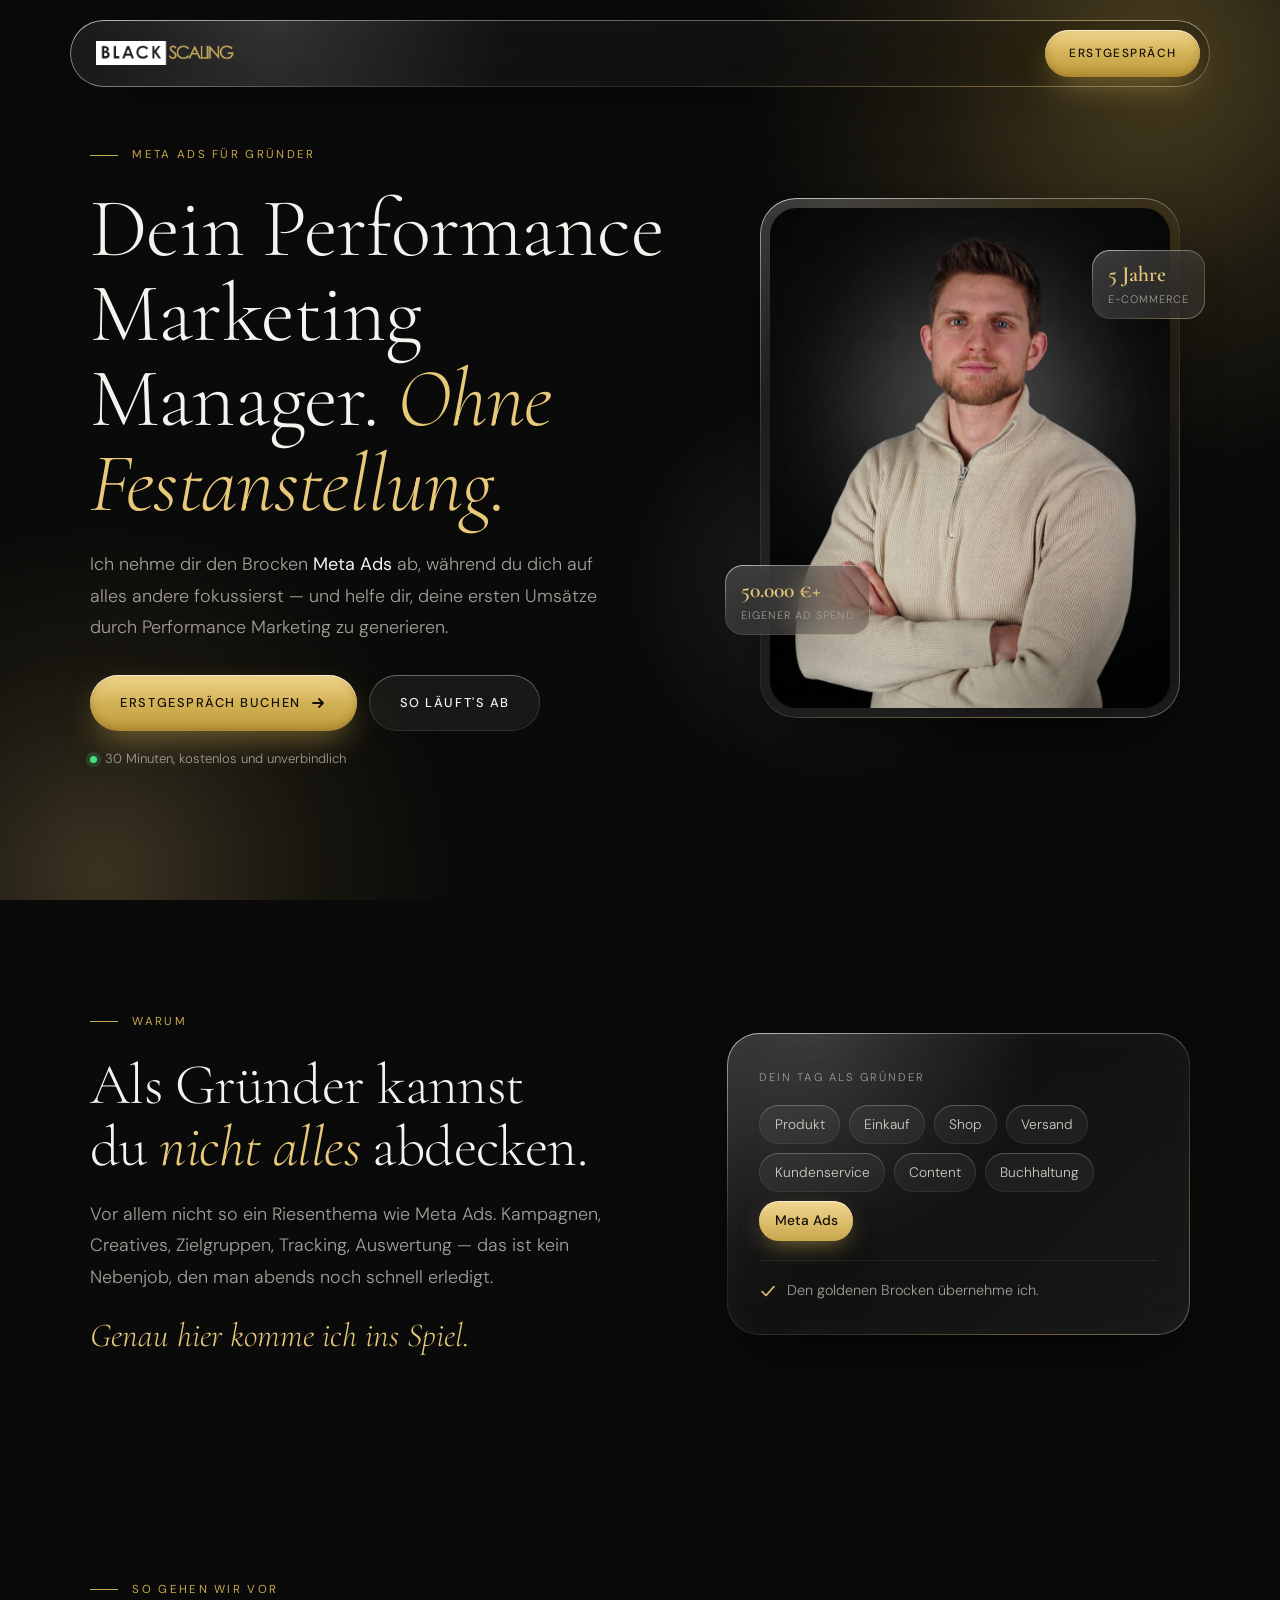
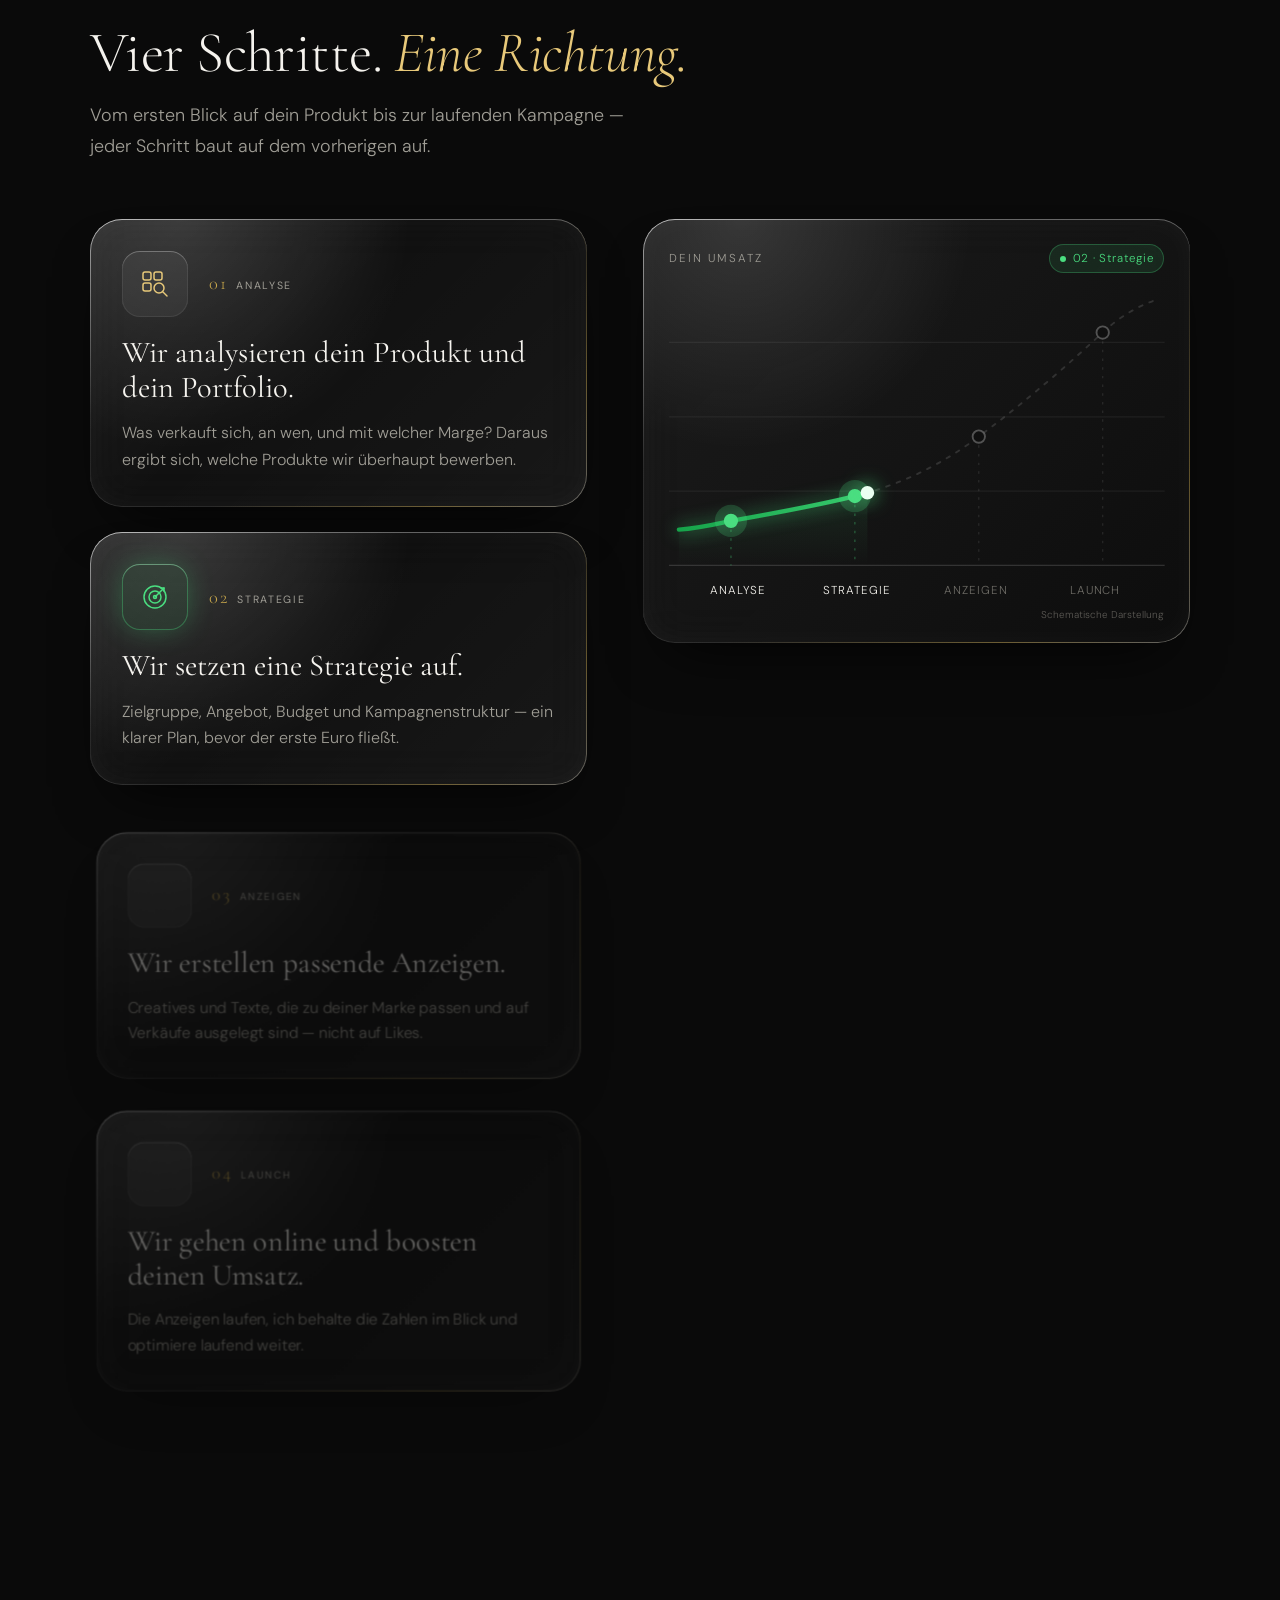
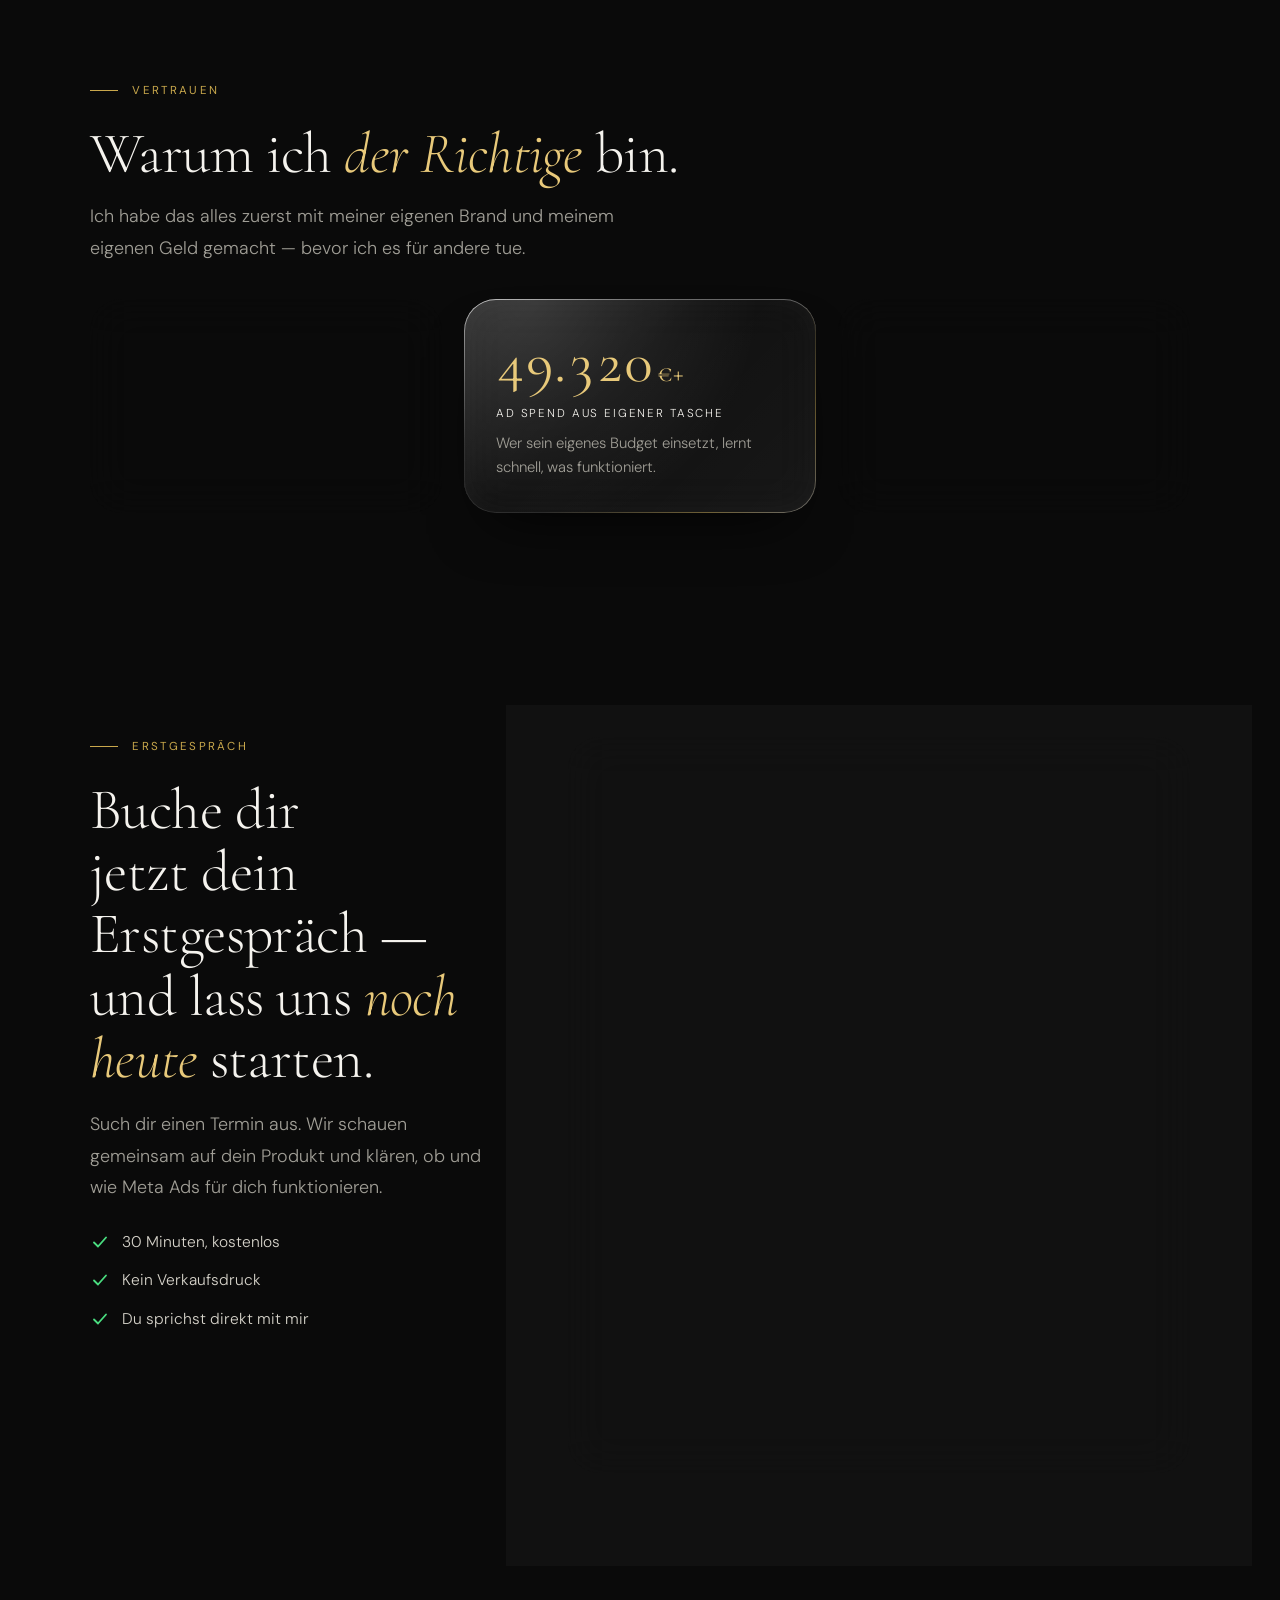
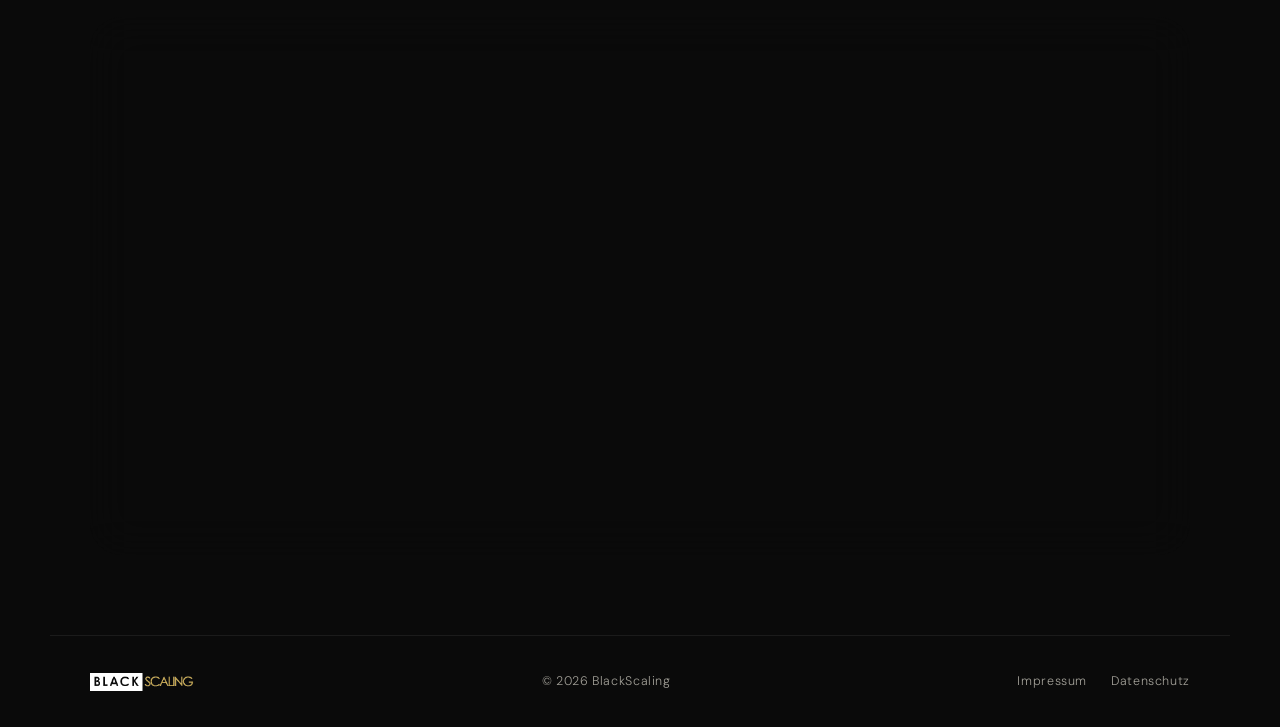
==== commit 57b0500d: "fix(mobile): 5 mobile-only optimizations - Nav-CTA-Button ausgeblendet - 'So läuft's ab'-Button ausg" ====
--- a/index.html
+++ b/index.html
@@ -182,6 +182,7 @@
   .hook-note i { width: 7px; height: 7px; border-radius: 50%; background: var(--green); box-shadow: 0 0 0 4px rgba(74,222,128,0.16); flex-shrink: 0; }
 
   .portrait { position: relative; max-width: 420px; width: 100%; margin: 0 auto; }
+  .trust-portrait { display: none; }
   .portrait-frame { padding: 10px; border-radius: 36px; }
   .portrait-frame img {
     width: 100%; height: auto; aspect-ratio: 4 / 5; object-fit: cover; object-position: center 12%;
@@ -361,6 +362,24 @@
     footer { flex-direction: row; justify-content: space-between; padding: 2.2rem 2.5rem; max-width: 1180px; margin: 0 auto; }
   }
 
+  /* ---------- MOBILE ONLY ---------- */
+  @media (max-width: 899px) {
+    /* 1. Nav-Button ausblenden */
+    .nav .btn { display: none; }
+    /* 2. Sekundären Hook-Button ausblenden */
+    .hook-actions .btn-glass { display: none; }
+    /* 3. Portrait im Hook ausblenden — erscheint stattdessen im Trust-Abschnitt */
+    #hook .portrait { display: none; }
+    .trust-portrait { display: block; max-width: 260px; margin: 0 auto 2rem; }
+    /* 4. Why: nur Überschrift + Text, Chip-Karte weg */
+    #why .load { display: none; }
+    #why { gap: 1rem; }
+    /* 5. Graph: nicht sticky, kompakter */
+    .graph-wrap { position: static; margin-bottom: 0.75rem; }
+    #how .graph { padding: 0.75rem; }
+    .g-axis, .g-foot { display: none; }
+  }
+
   /* Sehr niedrige Bildschirme: Graph nicht fixieren, sonst bleibt kein Platz */
   @media (max-width: 899px) and (max-height: 620px) { .graph-wrap { position: static; } }
 
@@ -531,6 +550,14 @@
   <p class="eyebrow" data-reveal>Vertrauen</p>
   <h2 data-reveal style="--d:80ms">Warum ich <em>der Richtige</em> bin.</h2>
   <p class="lead" data-reveal style="--d:160ms">Ich habe das alles zuerst mit meiner eigenen Brand und meinem eigenen Geld gemacht&nbsp;— bevor ich es für andere tue.</p>
+
+  <div class="portrait trust-portrait" data-reveal>
+    <div class="portrait-frame glass">
+      <img src="./joscha.png" alt="Joscha Müller, BlackScaling" width="928" height="1152" loading="lazy">
+    </div>
+    <div class="badge b1 glass"><b>50.000&nbsp;€+</b><span>eigener Ad Spend</span></div>
+    <div class="badge b2 glass"><b>5 Jahre</b><span>E-Commerce</span></div>
+  </div>
 
   <div class="proof">
     <div class="tile glass" data-reveal>
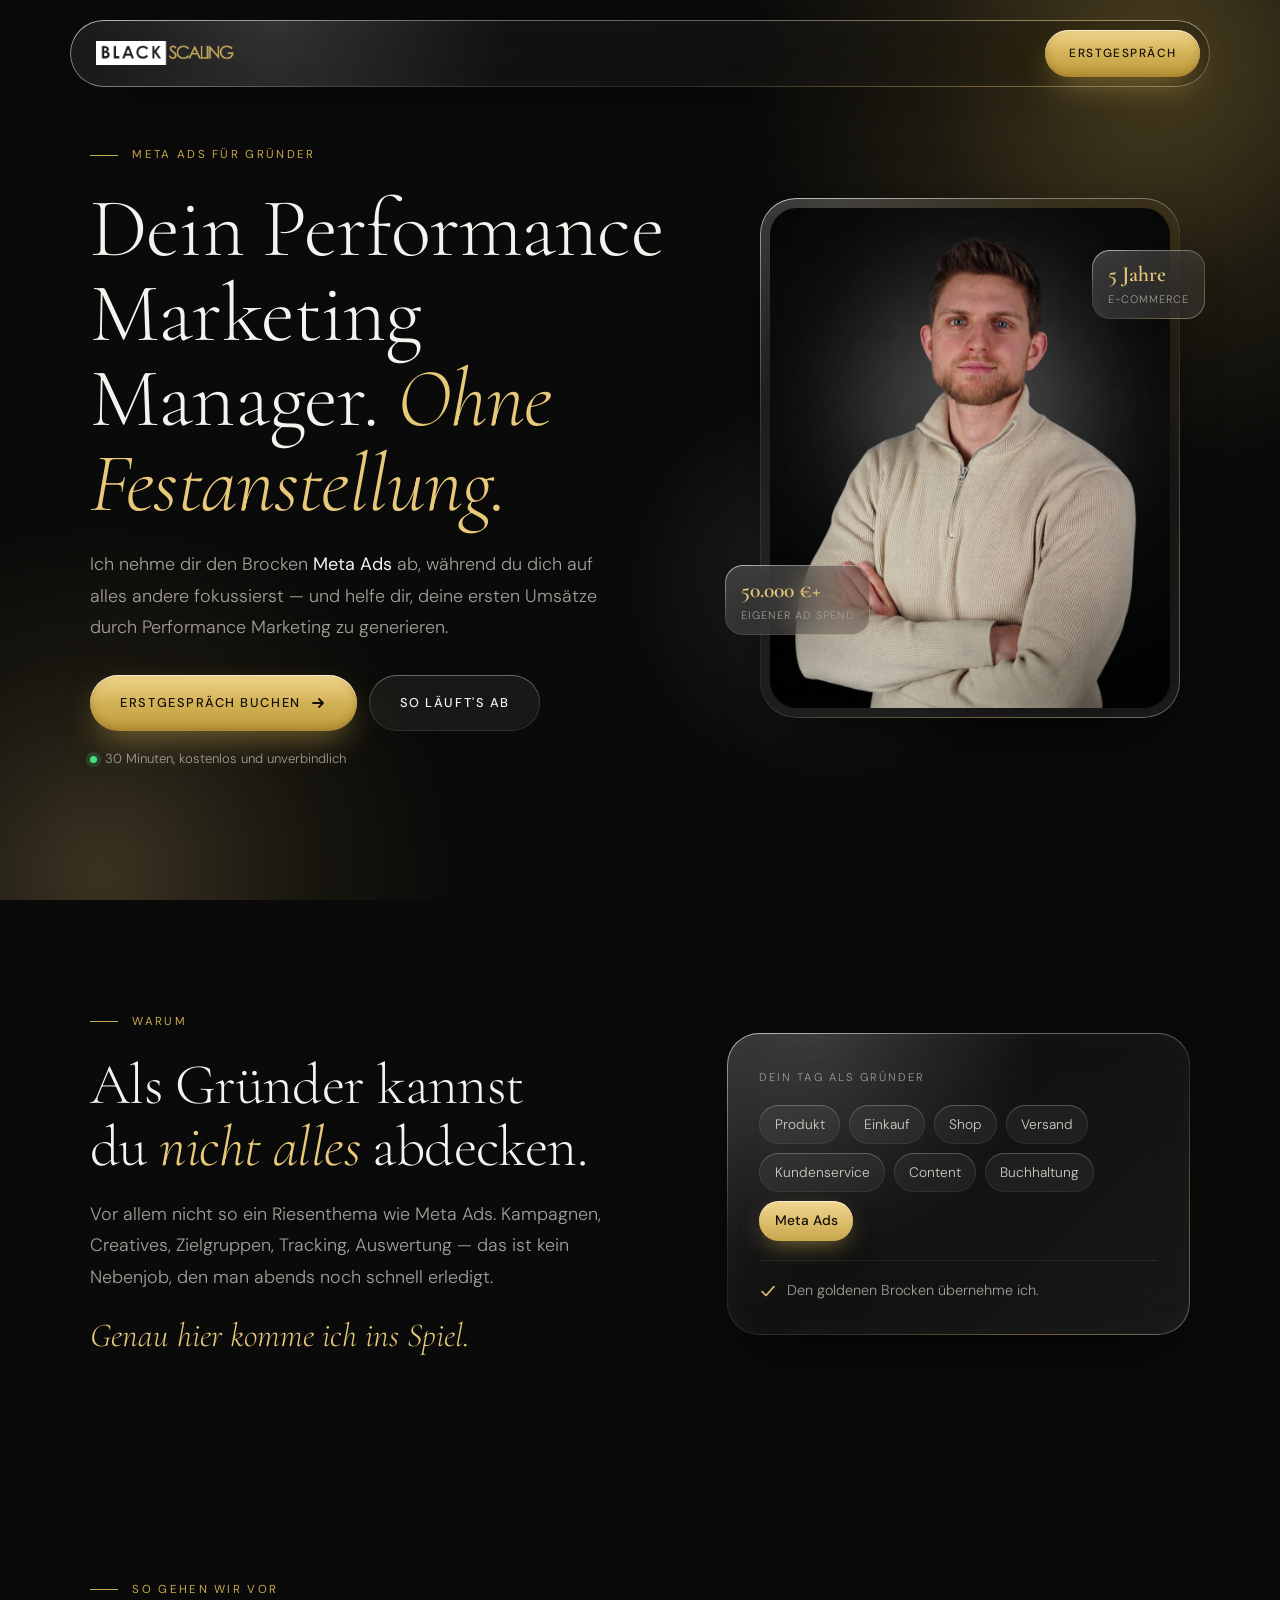
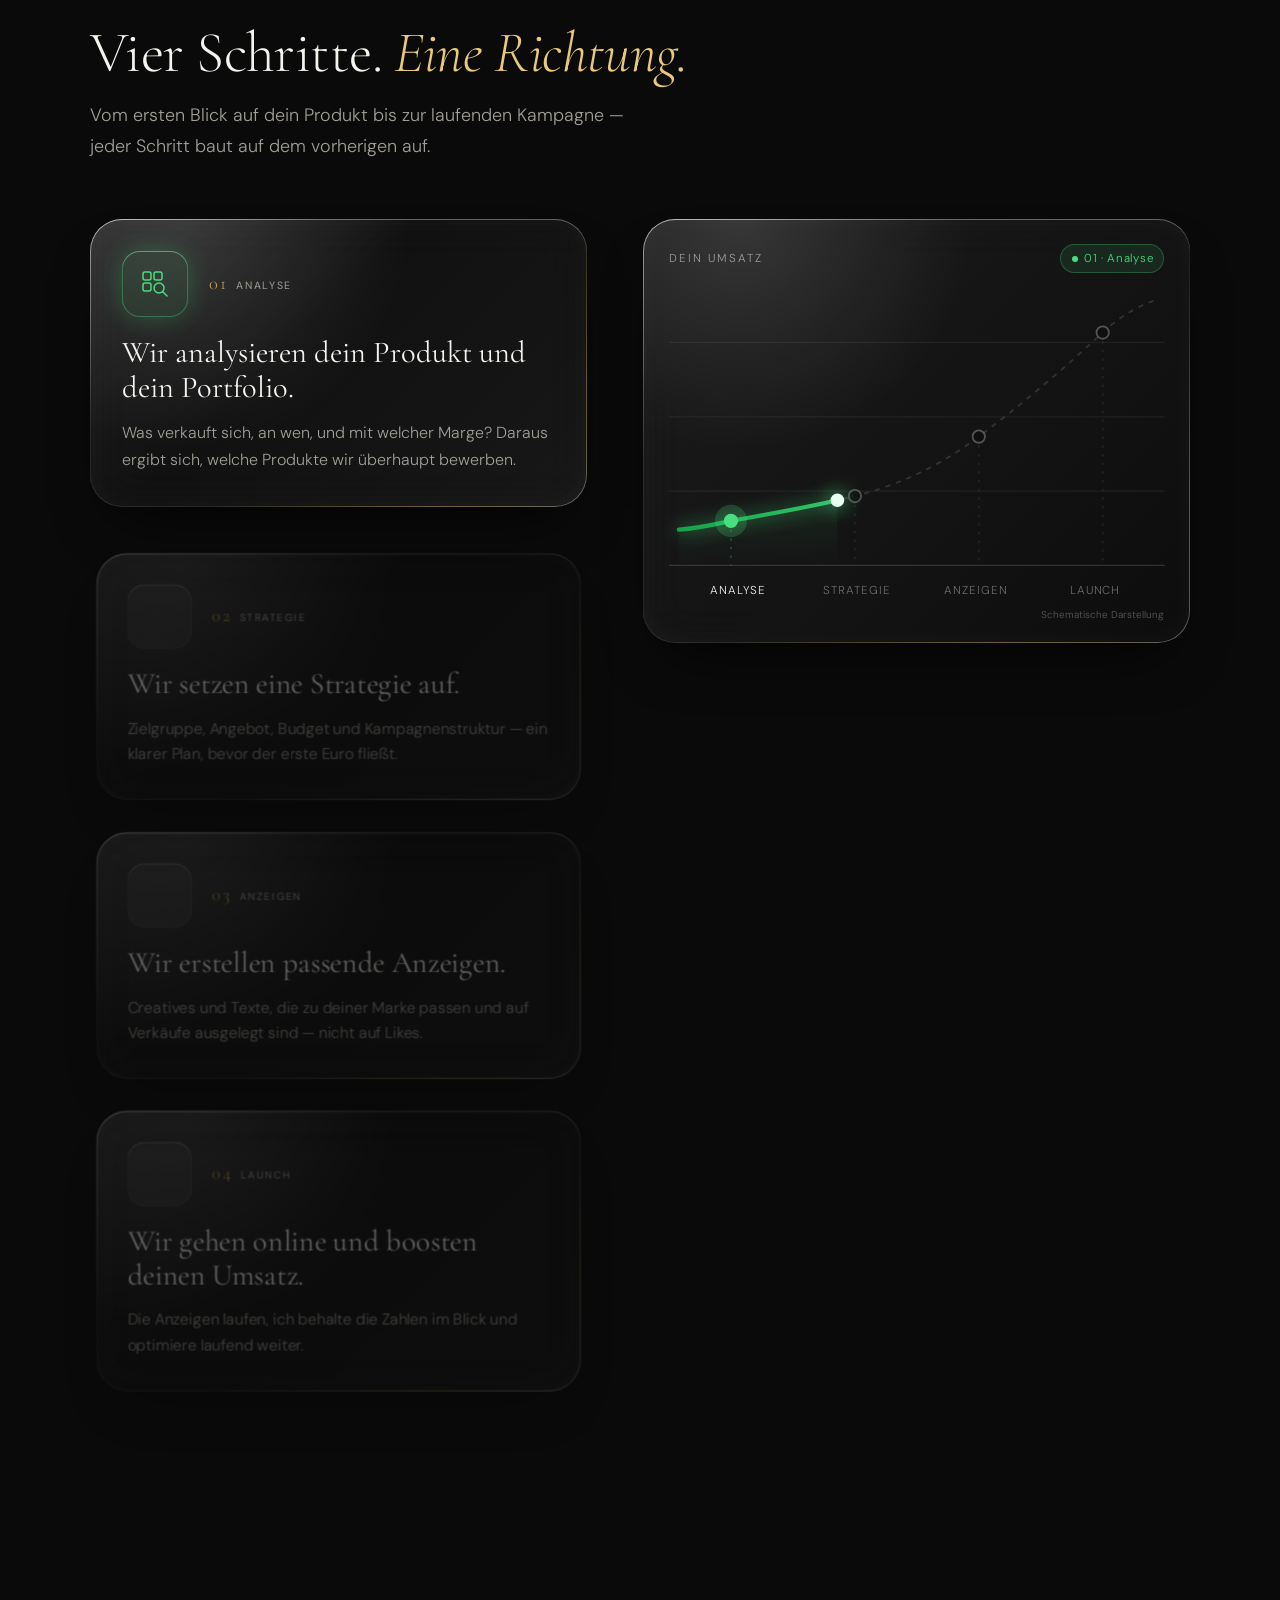
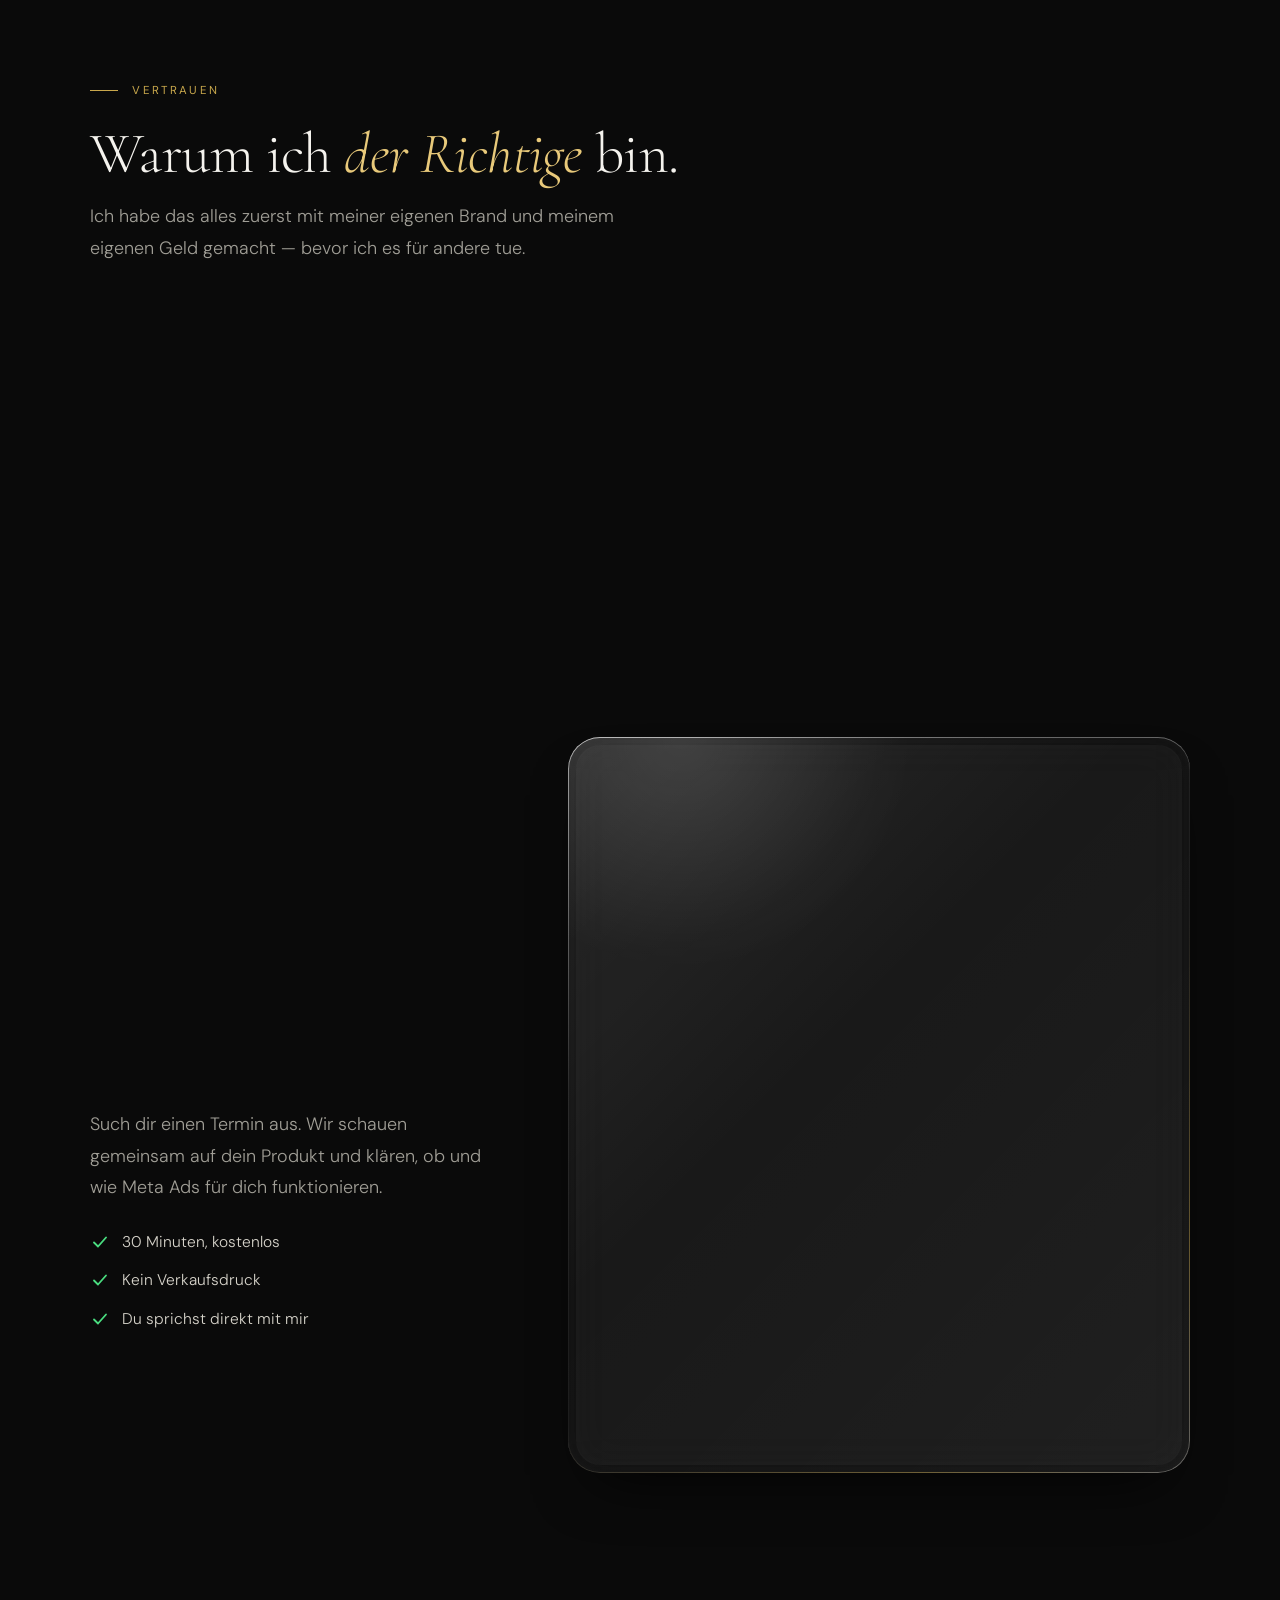
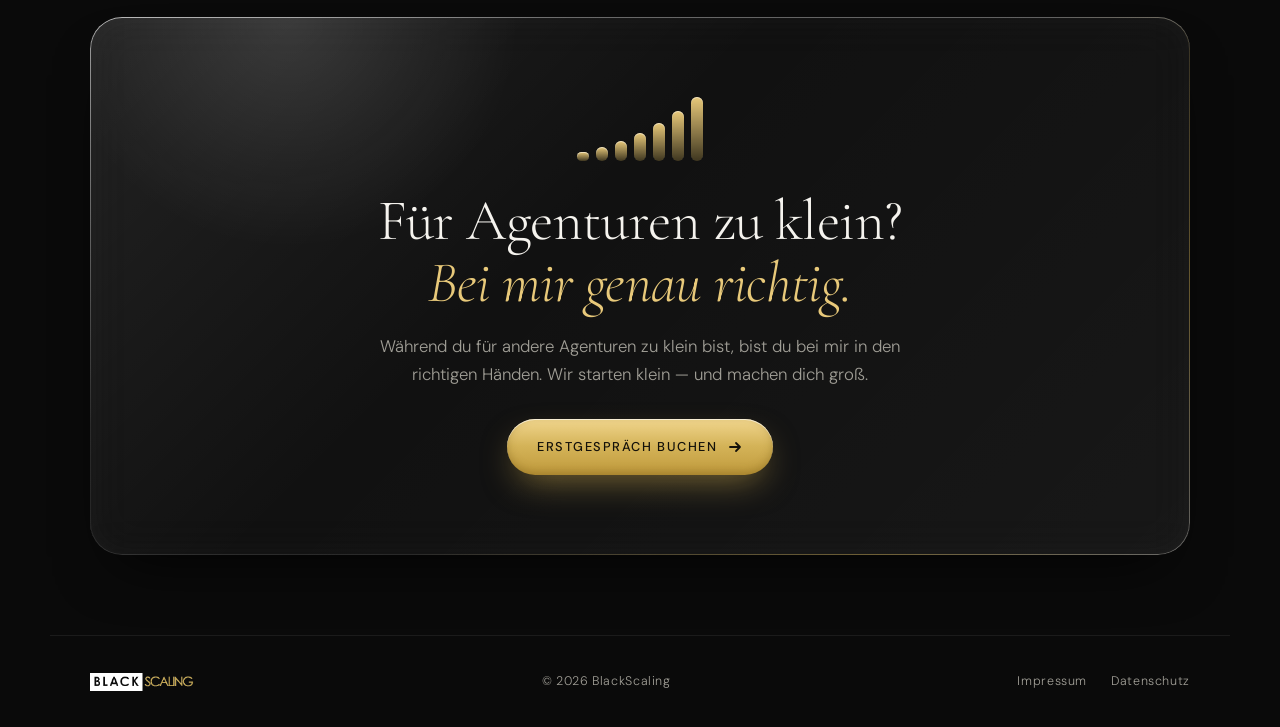
==== commit 9e4aa810: "feat(mobile): Trust-Sektion mit Portrait & Badges, Warum ausgeblendet - Revert der 5 Optimierungen a" ====
--- a/index.html
+++ b/index.html
@@ -198,6 +198,7 @@
   .badge span { font-size: 0.68rem; letter-spacing: 0.1em; text-transform: uppercase; color: var(--muted); }
   .badge.b1 { left: -0.4rem; bottom: 16%; }
   .badge.b2 { right: -0.4rem; top: 10%; animation-delay: -3.5s; }
+  .badge.b3 { right: -0.4rem; bottom: 4%; animation-delay: -1.8s; }
   @keyframes float { 0%,100% { transform: translateY(0); } 50% { transform: translateY(-9px); } }
 
   /* ---------- 2 · WHY ---------- */
@@ -364,20 +365,17 @@
 
   /* ---------- MOBILE ONLY ---------- */
   @media (max-width: 899px) {
-    /* 1. Nav-Button ausblenden */
+    /* 1. Nav-CTA-Button ausblenden */
     .nav .btn { display: none; }
-    /* 2. Sekundären Hook-Button ausblenden */
+    /* 2. "So läuft's ab"-Button ausblenden */
     .hook-actions .btn-glass { display: none; }
-    /* 3. Portrait im Hook ausblenden — erscheint stattdessen im Trust-Abschnitt */
+    /* 3. Portrait aus dem Hero — erscheint in der Vertrauen-Sektion */
     #hook .portrait { display: none; }
-    .trust-portrait { display: block; max-width: 260px; margin: 0 auto 2rem; }
-    /* 4. Why: nur Überschrift + Text, Chip-Karte weg */
-    #why .load { display: none; }
-    #why { gap: 1rem; }
-    /* 5. Graph: nicht sticky, kompakter */
-    .graph-wrap { position: static; margin-bottom: 0.75rem; }
-    #how .graph { padding: 0.75rem; }
-    .g-axis, .g-foot { display: none; }
+    .trust-portrait { display: block; max-width: 320px; margin: 1rem auto 0; }
+    /* 4. Warum-Sektion komplett ausblenden */
+    #why { display: none; }
+    /* 5. Vertrauen: Kacheln weg — die Badges am Bild tragen die Zahlen */
+    #trust .proof { display: none; }
   }
 
   /* Sehr niedrige Bildschirme: Graph nicht fixieren, sonst bleibt kein Platz */
@@ -557,6 +555,7 @@
     </div>
     <div class="badge b1 glass"><b>50.000&nbsp;€+</b><span>eigener Ad Spend</span></div>
     <div class="badge b2 glass"><b>5 Jahre</b><span>E-Commerce</span></div>
+    <div class="badge b3 glass"><b>5-stellig</b><span>Monatsumsätze</span></div>
   </div>
 
   <div class="proof">
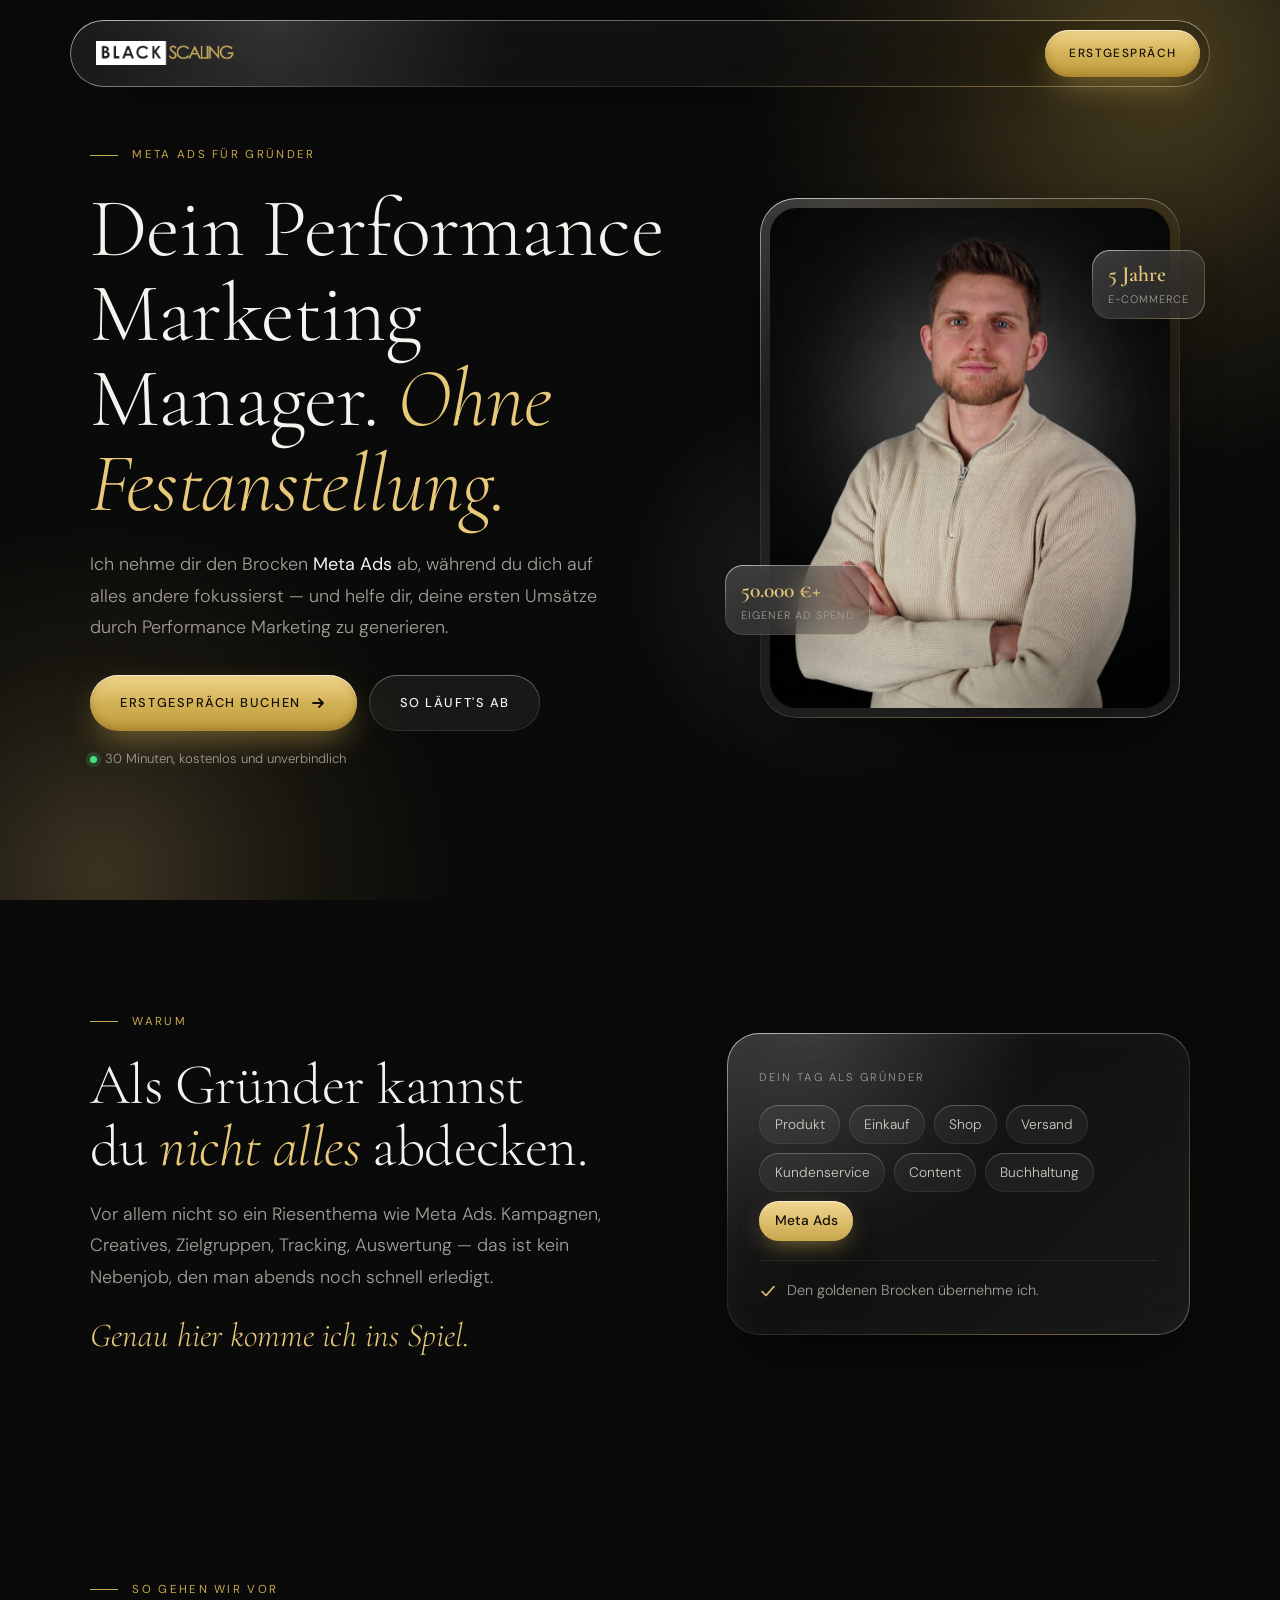
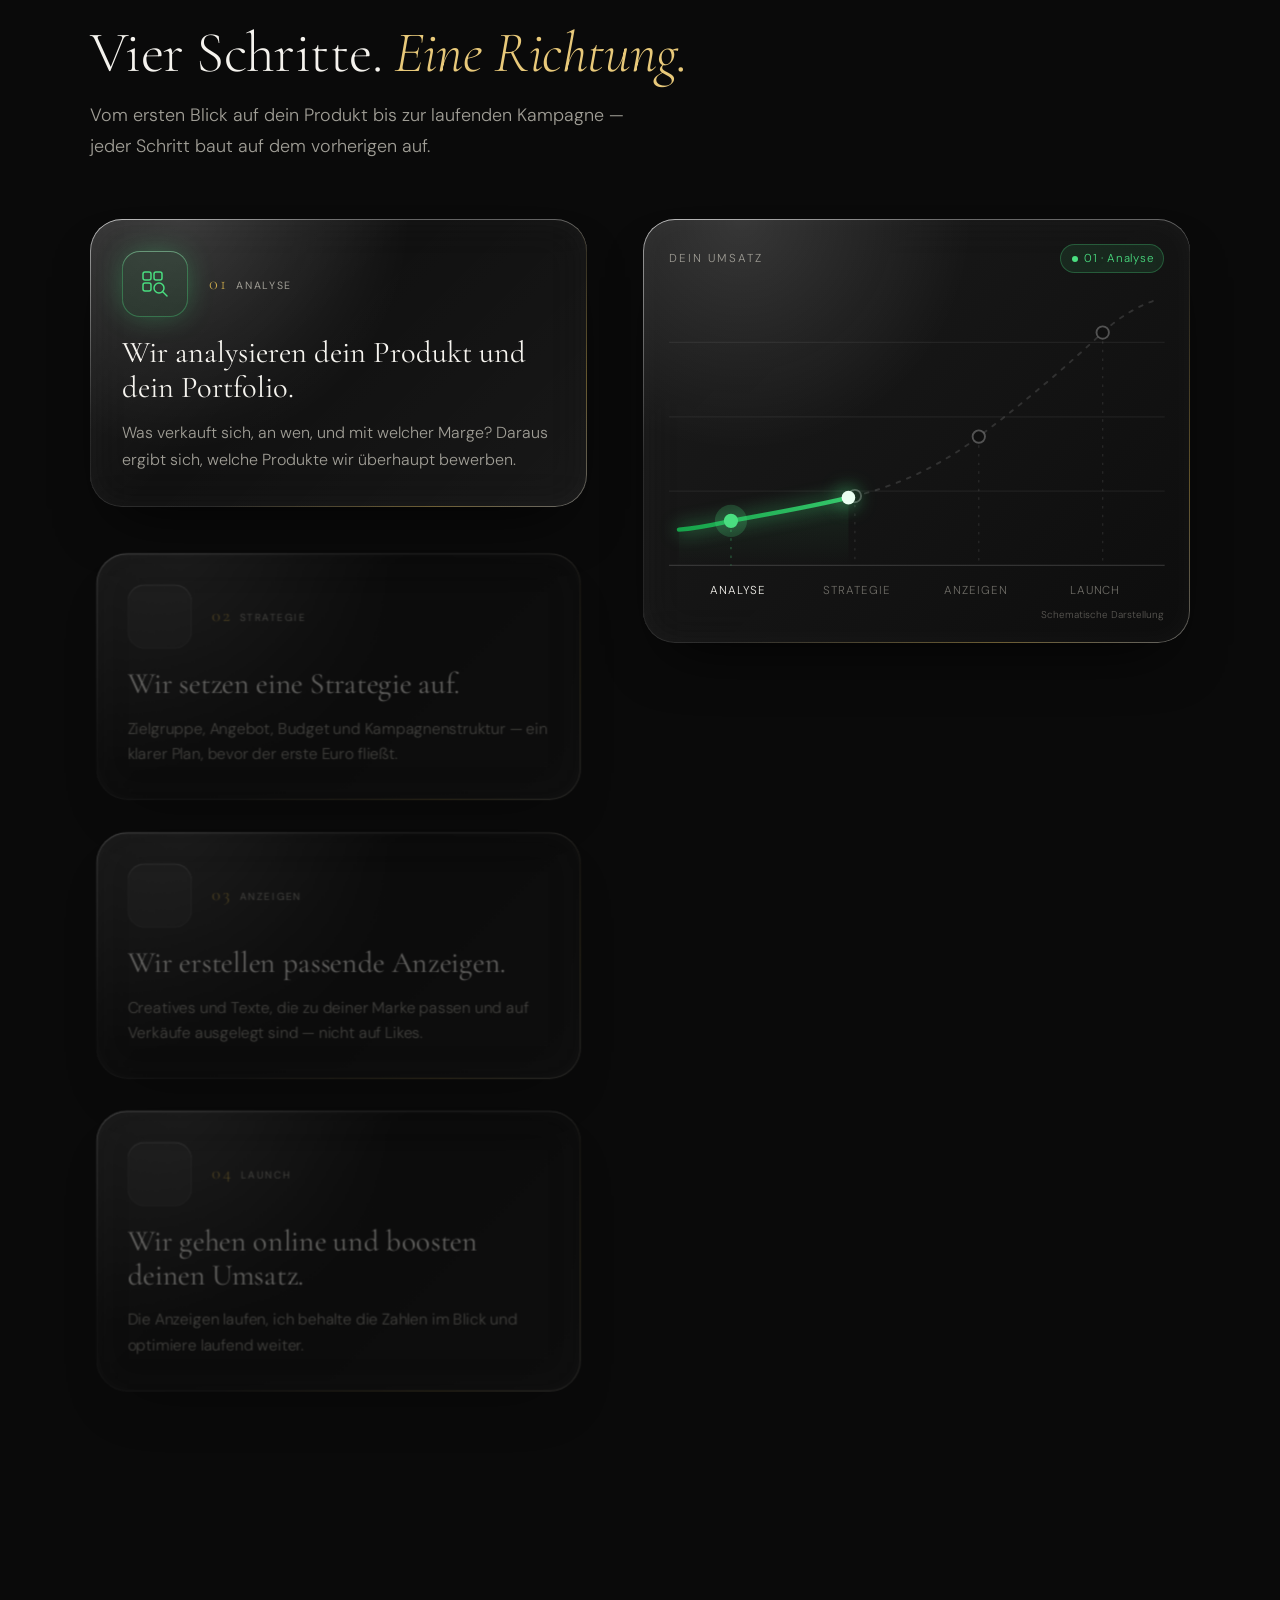
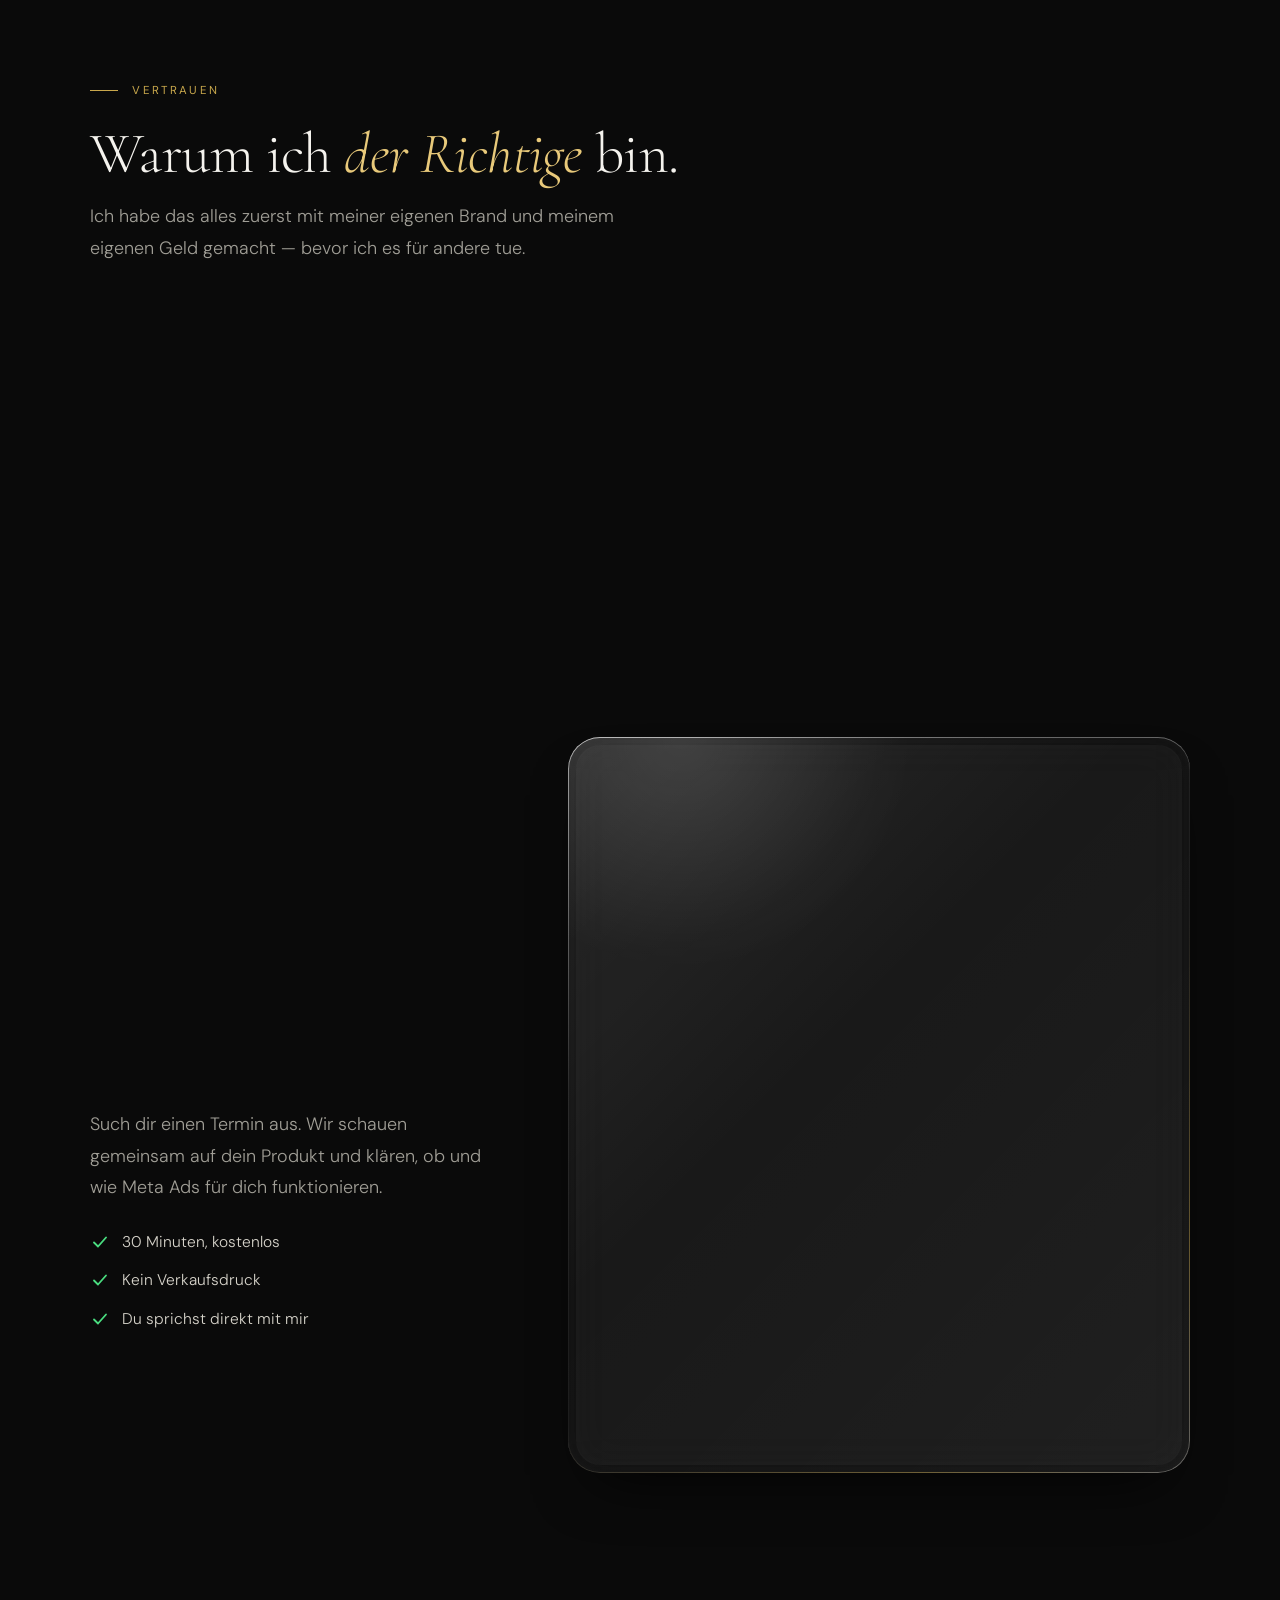
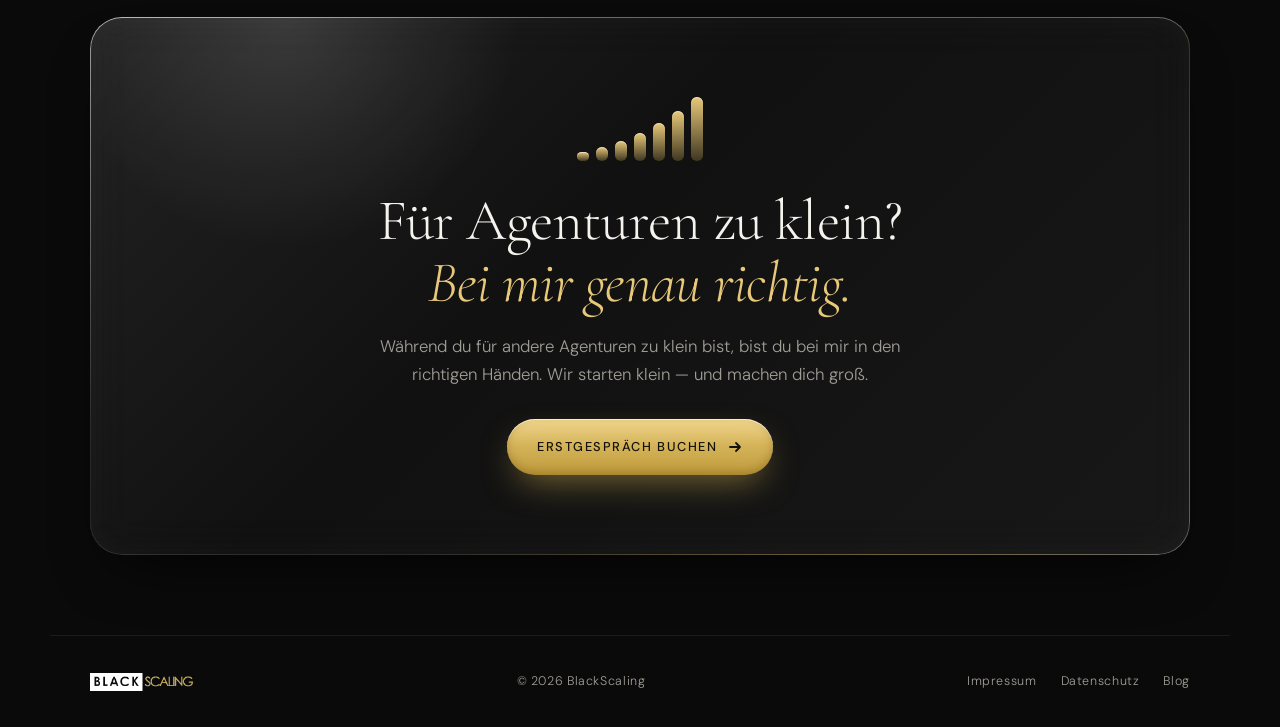
==== commit 5346aeb6: "feat: dezenter Blog-Link im Footer der Startseite Co-Authored-By: Claude Fable 5 <noreply@anthropic." ====
--- a/index.html
+++ b/index.html
@@ -620,6 +620,7 @@
   <div class="footer-links">
     <a href="/impressum.html">Impressum</a>
     <a href="/datenschutz.html">Datenschutz</a>
+    <a href="/blog/">Blog</a>
   </div>
 </footer>
 
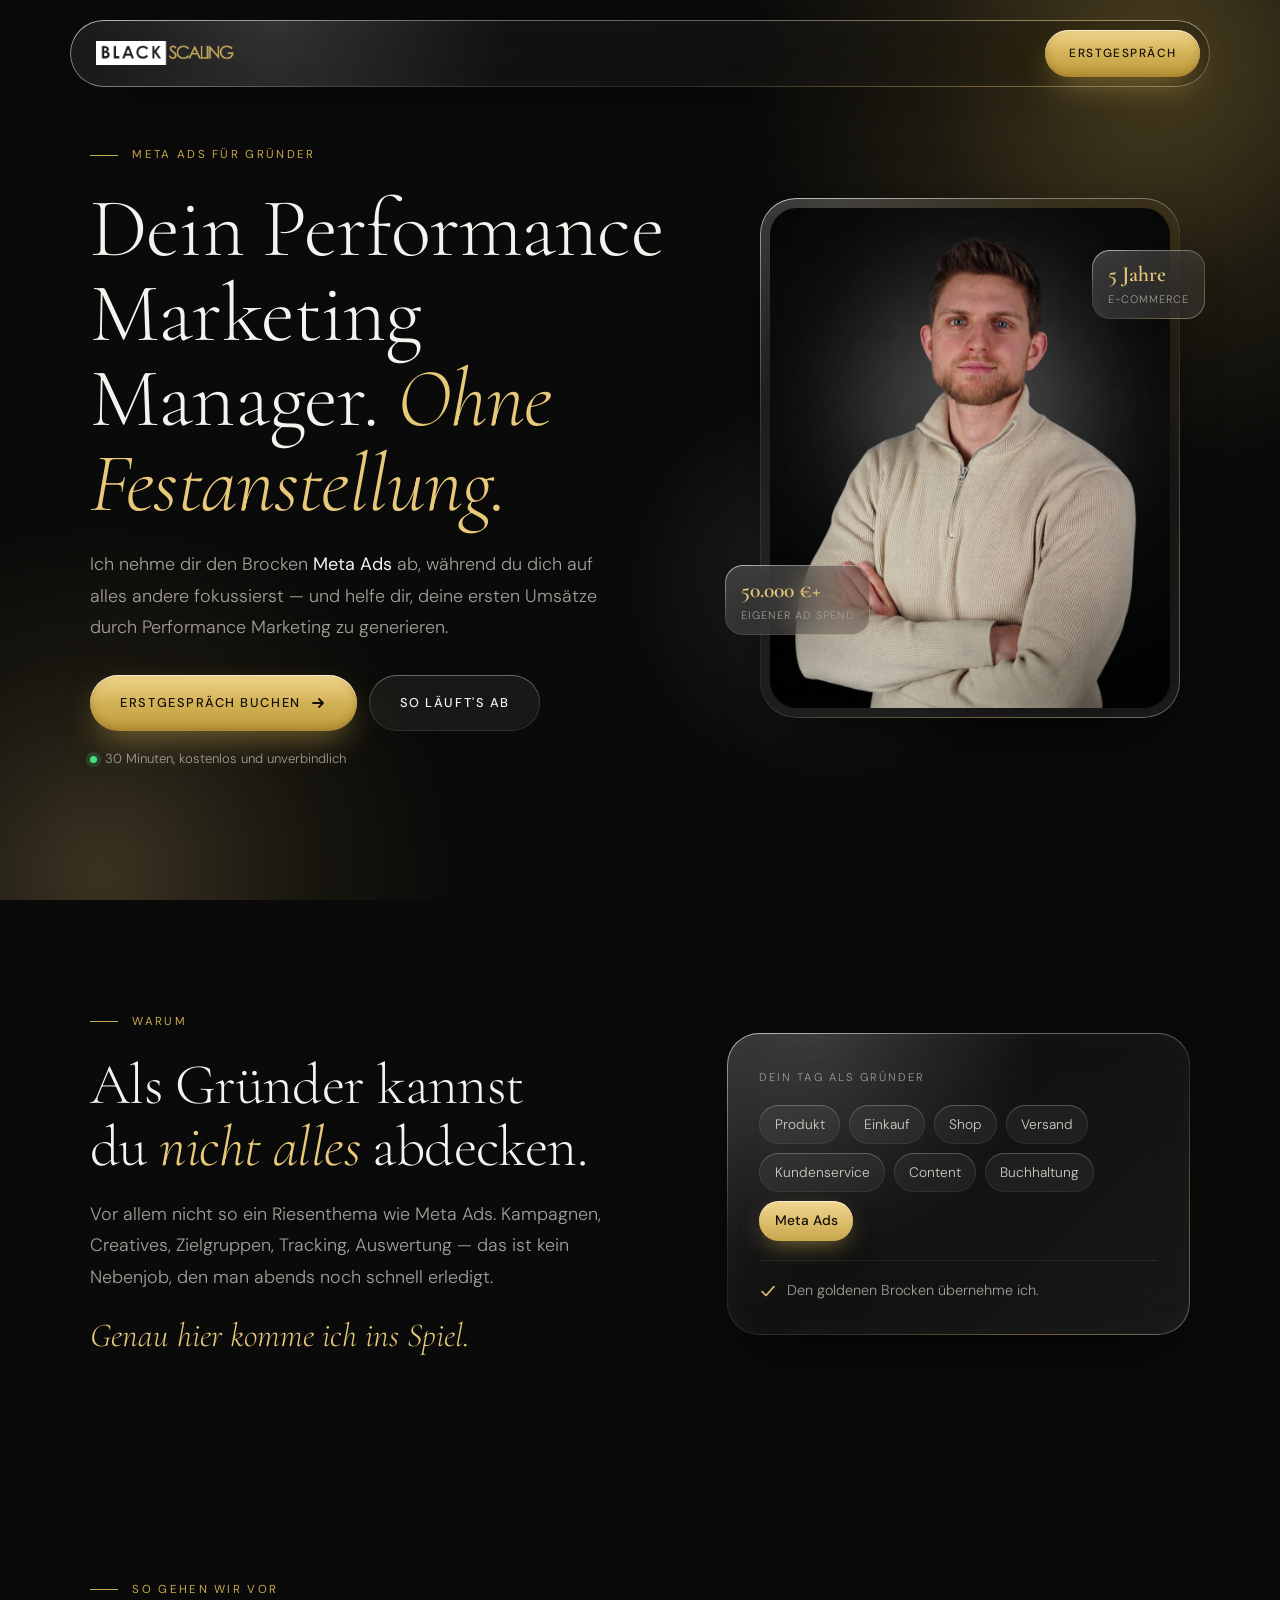
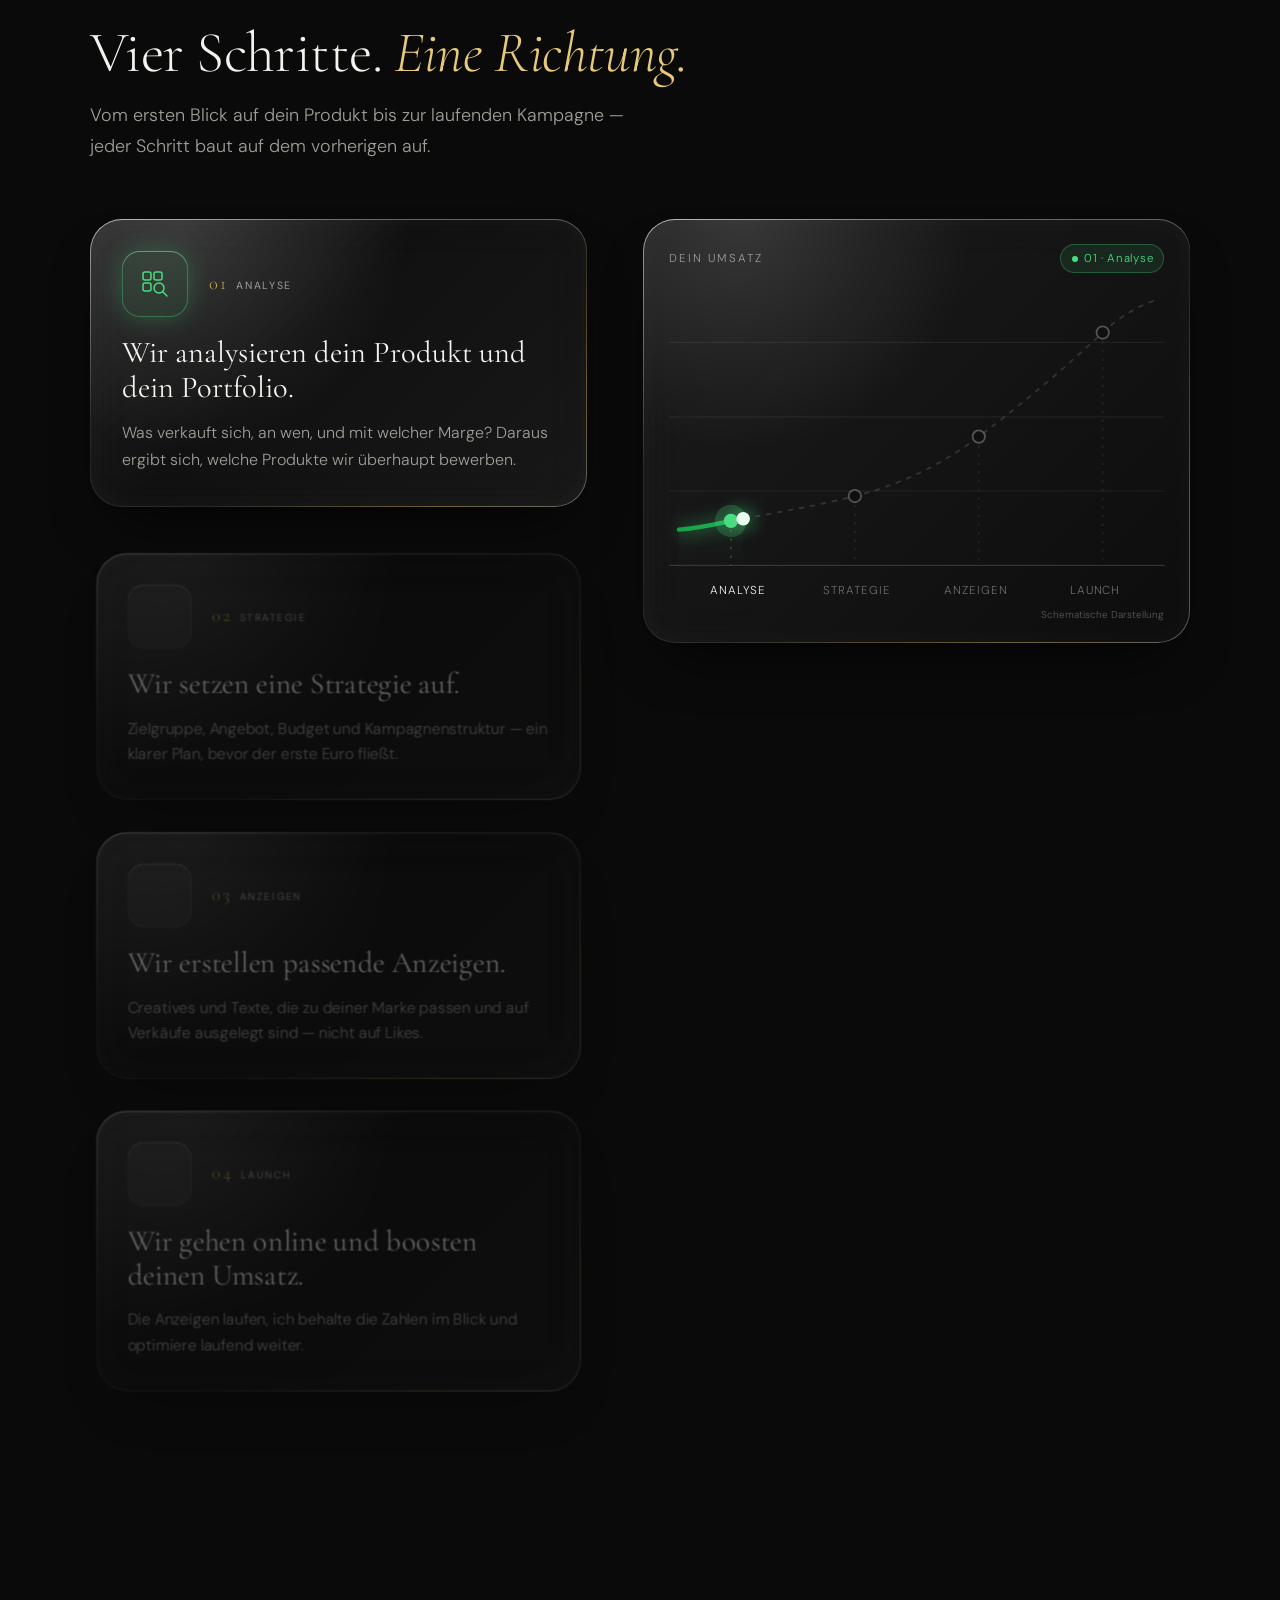
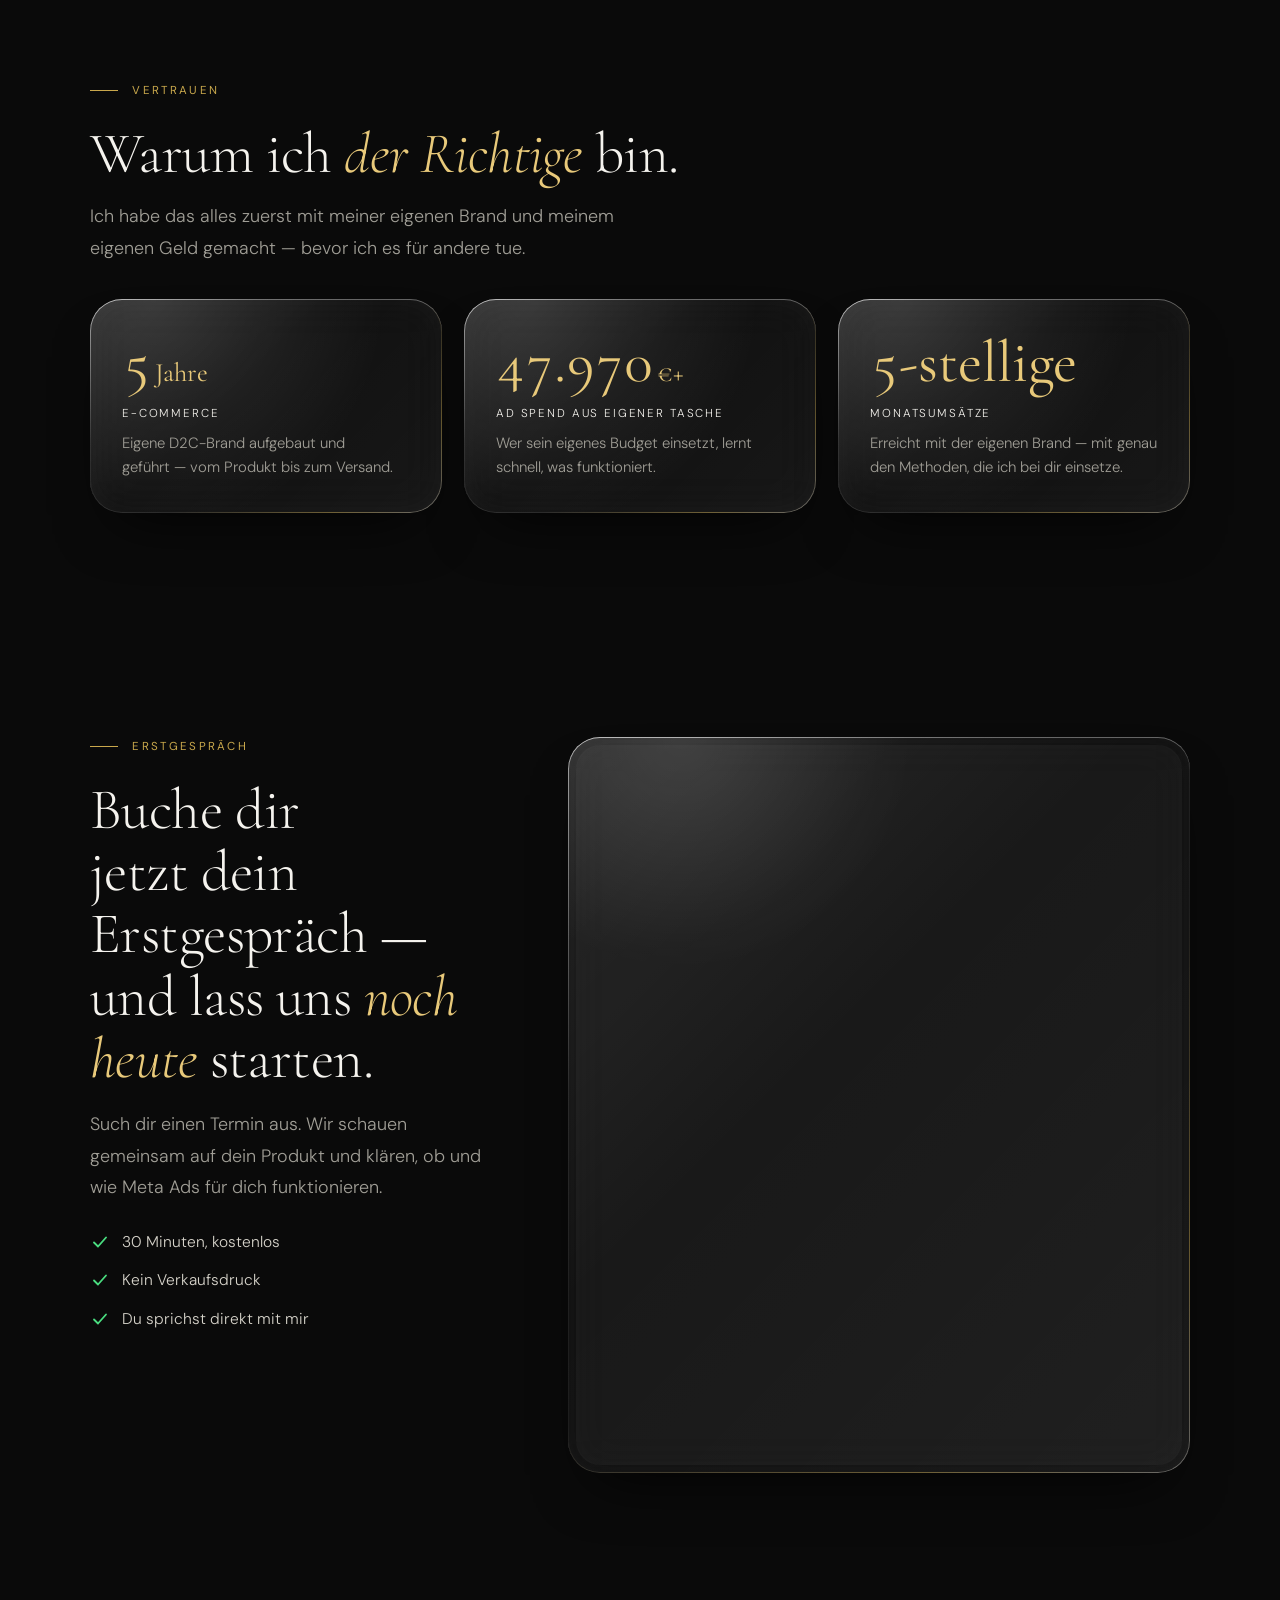
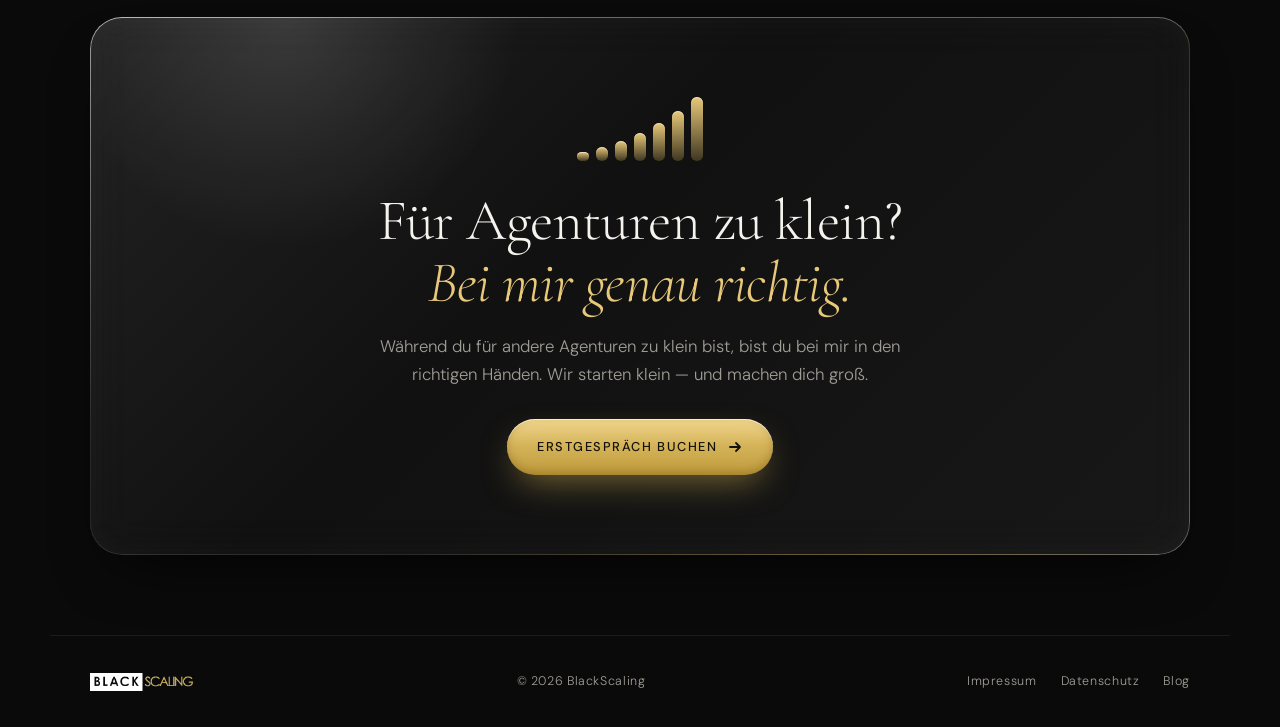
==== commit a1348486: "fix: "5-stellige Monatsumsätze" statt "5-stellig" (Badge & Kachel) Co-Authored-By: Claude Fable 5 <n" ====
--- a/index.html
+++ b/index.html
@@ -555,7 +555,7 @@
     </div>
     <div class="badge b1 glass"><b>50.000&nbsp;€+</b><span>eigener Ad Spend</span></div>
     <div class="badge b2 glass"><b>5 Jahre</b><span>E-Commerce</span></div>
-    <div class="badge b3 glass"><b>5-stellig</b><span>Monatsumsätze</span></div>
+    <div class="badge b3 glass"><b>5-stellige</b><span>Monatsumsätze</span></div>
   </div>
 
   <div class="proof">
@@ -570,7 +570,7 @@
       <p>Wer sein eigenes Budget einsetzt, lernt schnell, was funktioniert.</p>
     </div>
     <div class="tile glass" data-reveal style="--d:240ms">
-      <p class="tile-num">5-stellig</p>
+      <p class="tile-num">5-stellige</p>
       <p class="tile-label">Monatsumsätze</p>
       <p>Erreicht mit der eigenen Brand&nbsp;— mit genau den Methoden, die ich bei dir einsetze.</p>
     </div>
